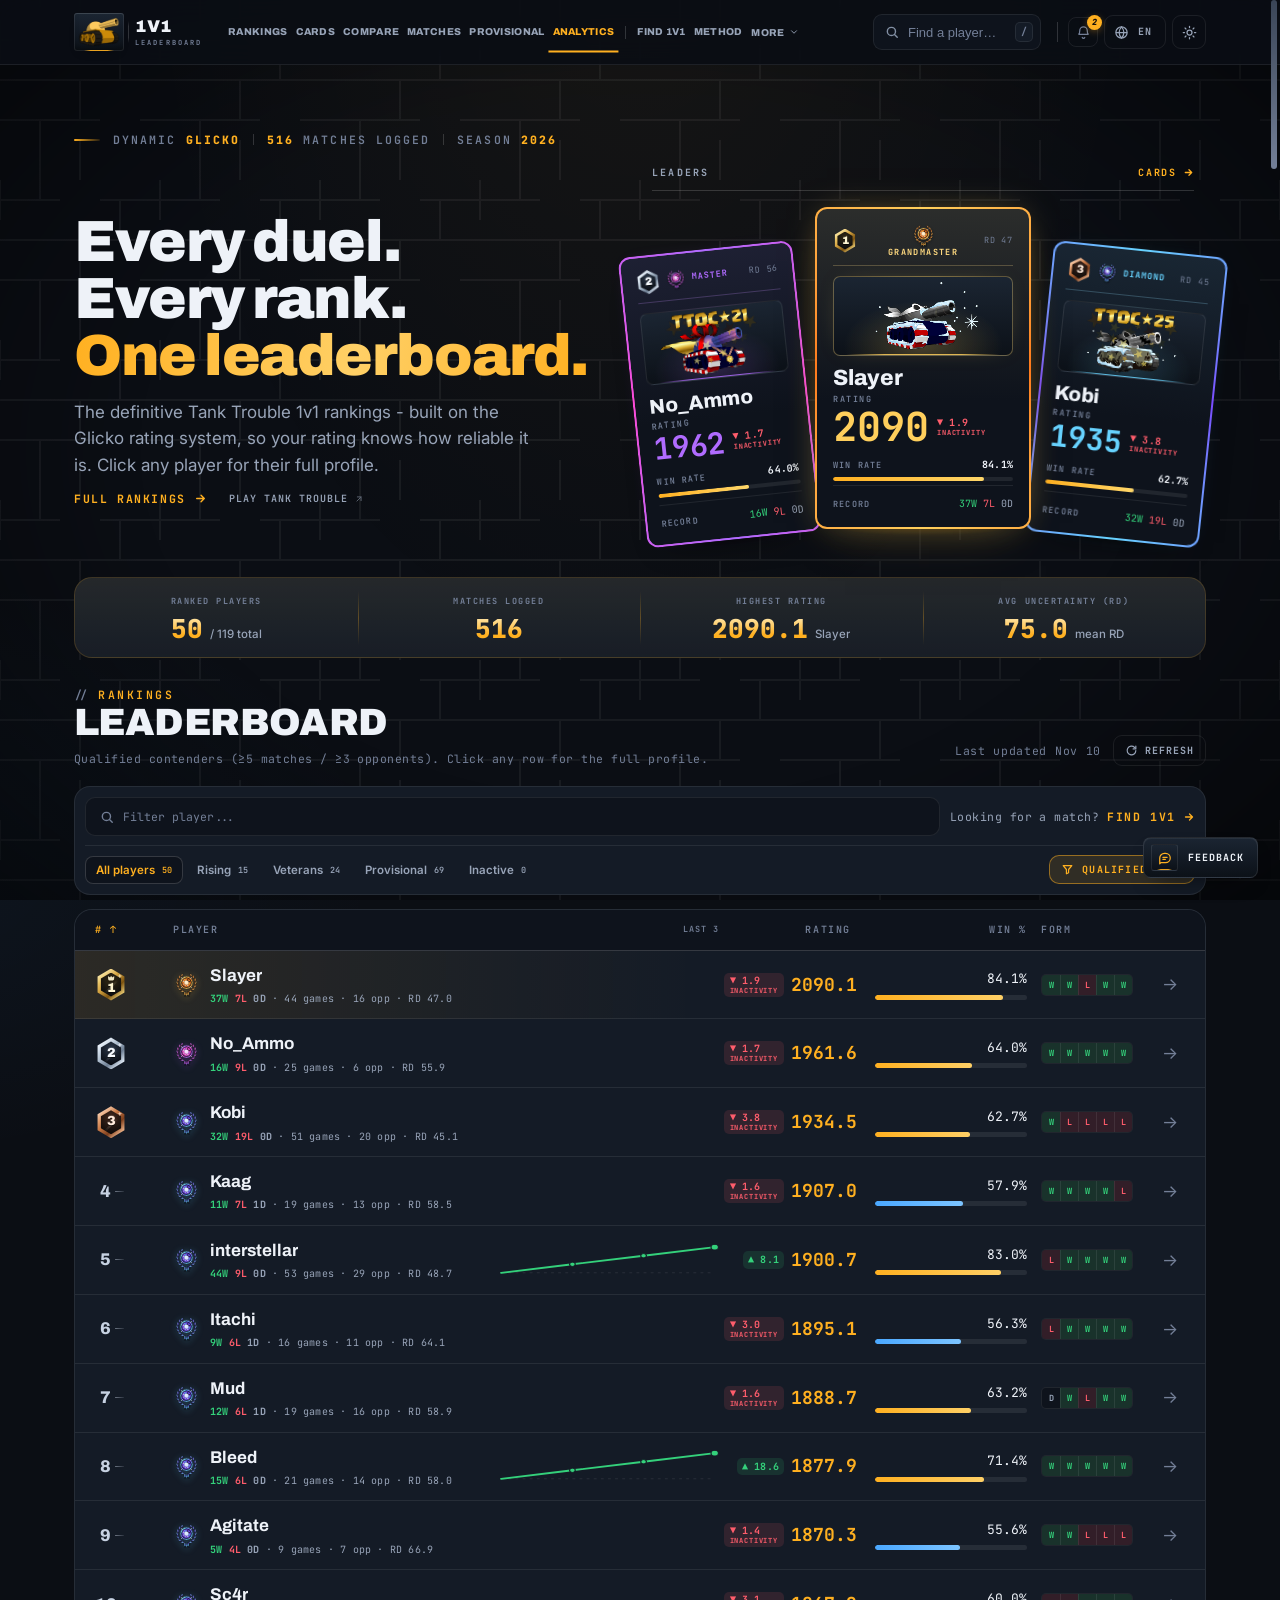
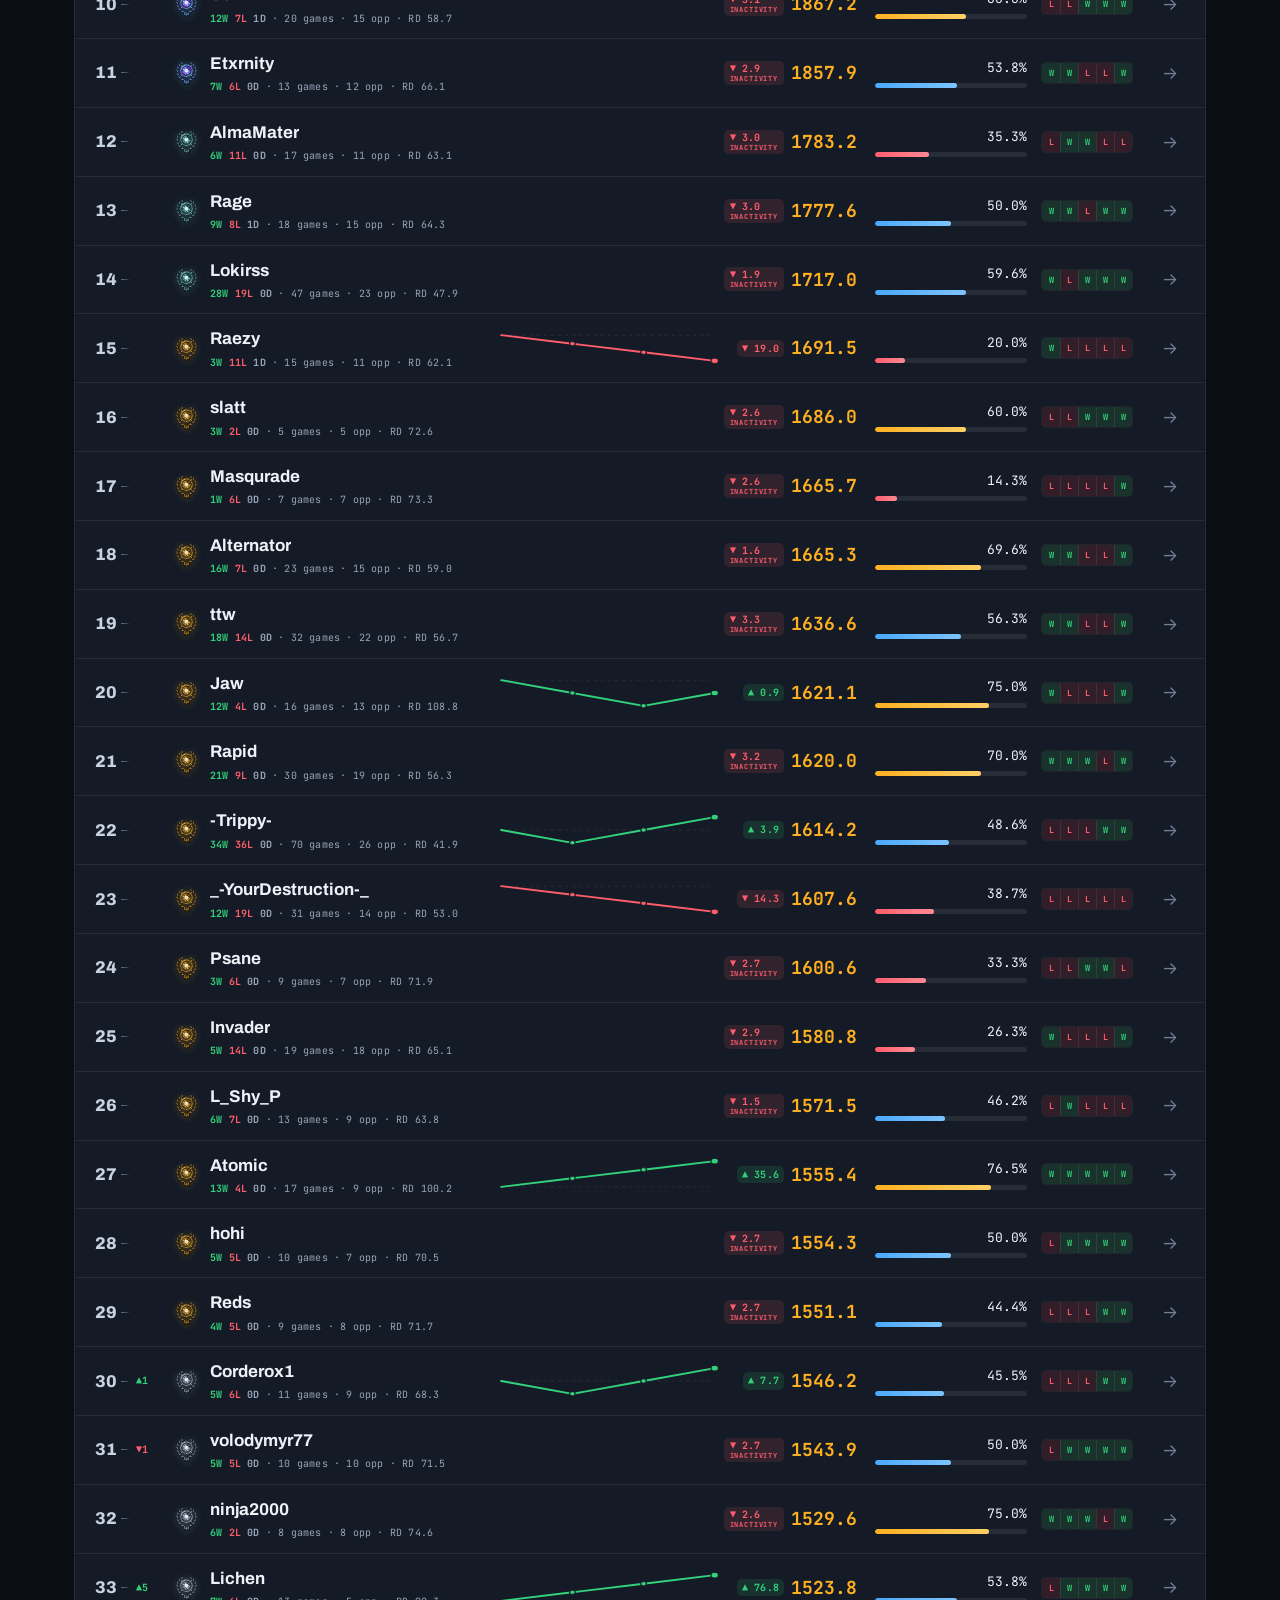
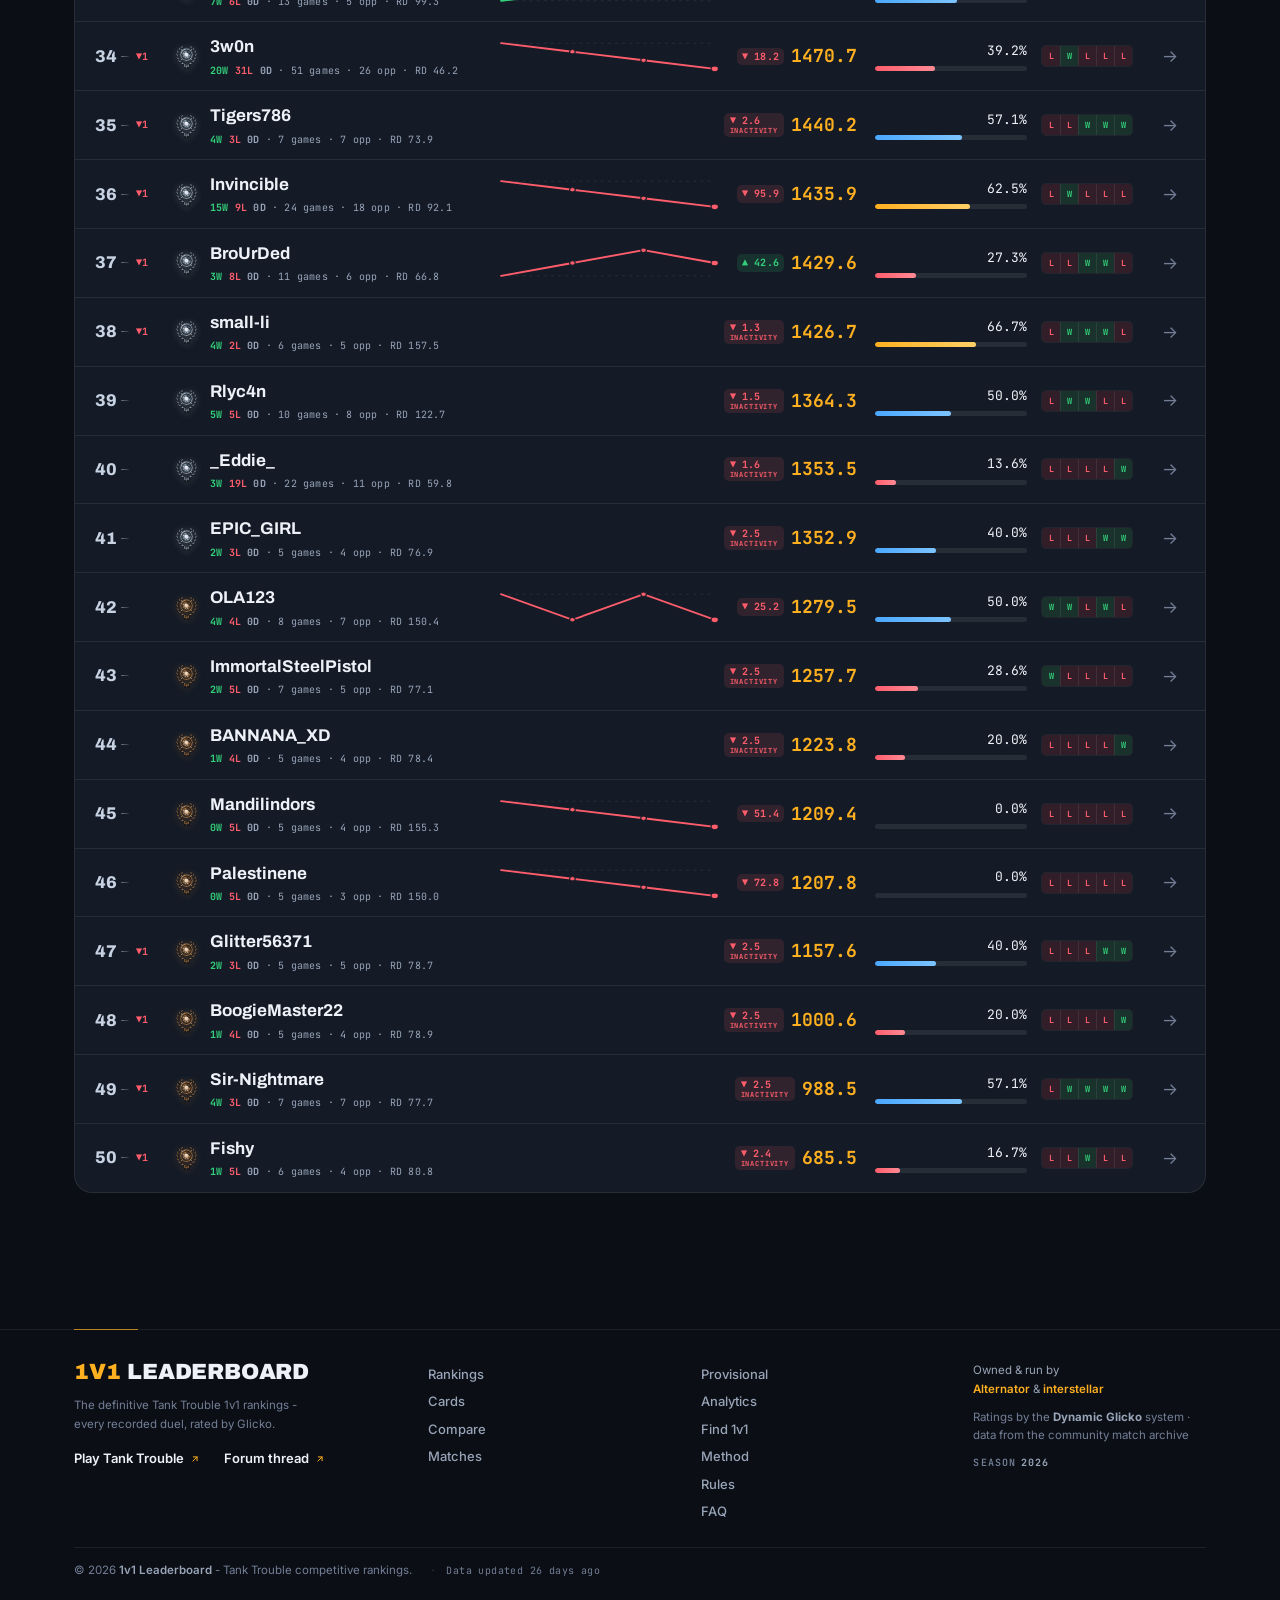
==== analytics/index.html @ 1263b3cf "Derive win rate from W/Matches instead of the flat-zero sheet column The sheet's "Win %" column is w" ====
<!DOCTYPE html>
<html lang="en">
<head>
<base href="/">
<meta charset="UTF-8">
<meta name="viewport" content="width=device-width, initial-scale=1.0">
<title>TierStats – Tank Trouble 1v1 Leaderboard</title>
<meta name="description" content="TierStats is the Tank Trouble 1v1 leaderboard: Glicko ratings, player cards, the full match archive, head-to-head stats and server ping profiles.">
<!-- Open Graph: the DEFAULT embed - shown only for home/default links.
     work/gen_share_pages.js rewrites these per player & route into static
     share pages, so shared profile links carry exclusive text + tank art. -->
<meta property="og:type" content="website">
<meta property="og:site_name" content="TierStats">
<meta property="og:title" content="TierStats – Tank Trouble 1v1 Leaderboard">
<meta property="og:description" content="TierStats is the Tank Trouble 1v1 leaderboard: Glicko ratings, player cards, the full match archive, head-to-head stats and server ping profiles.">
<meta property="og:url" content="https://alternator1.github.io/">
<meta property="og:image" content="https://alternator1.github.io/share/_default.png">
<meta name="twitter:card" content="summary_large_image">
<meta name="twitter:title" content="TierStats – Tank Trouble 1v1 Leaderboard">
<meta name="twitter:description" content="TierStats is the Tank Trouble 1v1 leaderboard: Glicko ratings, player cards, the full match archive, head-to-head stats and server ping profiles.">
<meta name="twitter:image" content="https://alternator1.github.io/share/_default.png">
<link rel="canonical" href="https://alternator1.github.io/">
<meta name="robots" content="index,follow">
<script type="application/ld+json">
{"@context":"https://schema.org","@type":"WebSite","name":"TierStats","alternateName":"1v1 Leaderboard","url":"https://alternator1.github.io/","description":"Tank Trouble 1v1 leaderboard with Glicko ratings, player cards, the full match archive and head-to-head stats."}
</script>
<script>try{document.documentElement.dataset.theme=localStorage.getItem('tt1v1_theme')||'dark'}catch(e){}</script>
<link rel="preconnect" href="https://fonts.googleapis.com">
<link rel="preconnect" href="https://fonts.gstatic.com" crossorigin>
<link href="https://fonts.googleapis.com/css2?family=Archivo:wght@600;700;800;900&family=Inter:wght@400;500;600;700&family=JetBrains+Mono:wght@400;500;600;700&family=Noto+Sans+JP:wght@400;500;600;700&family=Noto+Sans+SC:wght@400;500;600;700&display=swap" rel="stylesheet">
<link rel="stylesheet" href="styles.css?v=20261110183000">
<link rel="stylesheet" href="cards.css?v=20261110183000">
<link rel="stylesheet" href="rankmove.css?v=20261110183000">
<link rel="icon" type="image/svg+xml" href="/art/favicon.svg?v=20261110183000">
<link rel="apple-touch-icon" href="/art/icon-192.png?v=20261110183000">
<!-- installable: the same plate, the same colours, no separate icon work -->
<link rel="manifest" href="/manifest.webmanifest?v=20261110183000">
</head>
<body>
<a class="skip-link" href="#main" data-i18n="a11y.skip">Skip to content</a>

<!-- ======================= TOP BAR ======================= -->
<header class="topbar">
  <div class="topbar-in">
    <a class="brand" href="#/" aria-label="1v1 Leaderboard">
      <span class="brand-mark" aria-hidden="true">
        <svg viewBox="0 0 24 24" width="25" height="25" fill="currentColor">
          <path fill-rule="evenodd" d="M4.2 16.1h15.6a3.15 3.15 0 0 1 0 6.3H4.2a3.15 3.15 0 0 1 0-6.3Zm2.4 1.35a1.8 1.8 0 1 0 0 3.6 1.8 1.8 0 0 0 0-3.6Zm5.4 0a1.8 1.8 0 1 0 0 3.6 1.8 1.8 0 0 0 0-3.6Zm5.4 0a1.8 1.8 0 1 0 0 3.6 1.8 1.8 0 0 0 0-3.6Z"/>
          <path d="M3.1 15.9 5 12.2c.3-.7 1-1.1 1.8-1.1h10.4c.8 0 1.5.4 1.8 1.1l1.9 3.7H3.1Z"/>
          <path fill-rule="evenodd" d="M9.2 11.4V8.6c0-.75.6-1.35 1.35-1.35h2.9c.75 0 1.35.6 1.35 1.35v2.8H9.2Zm2.8-1.5a1.05 1.05 0 1 0 0 2.1 1.05 1.05 0 0 0 0-2.1Z"/>
          <path d="M14.4 8.15h8.38c.52 0 .94.42.94.94v.42c0 .52-.42.94-.94.94H14.4V8.15Z"/>
        </svg>
        <img class="brand-tank-img" src="/art/brand-tank.png?v=20261110183000" width="395" height="282" alt="" draggable="false">
      </span>
      <span class="brand-lock" aria-hidden="true"><b>1v1</b><i data-i18n="top.brandSub">Leaderboard</i></span>
    </a>
    <nav class="nav" aria-label="Site sections" data-i18n-attr="aria-label:foot.sections">
      <span class="nav-glide" id="nav-glide"></span>
      <a href="#/" data-i18n="nav.rankings">Rankings</a>
      <a href="#/cards" data-i18n="nav.cards">Cards</a>
      <a href="#/compare" data-i18n="nav.compare">Compare</a>
      <a href="#/matches" data-i18n="nav.matches">Matches</a>
      <a href="#/roster" data-i18n="nav.roster">Provisional</a>
      <a href="#/analytics" data-i18n="nav.analytics">Analytics</a>
      <i class="nav-div" aria-hidden="true"></i>
      <a href="#/find" data-i18n="nav.find">Find 1v1</a>
      <a href="#/method" data-i18n="nav.method">Method</a>
      <div class="nav-more" id="nav-info">
        <button type="button" class="nav-more-btn" aria-haspopup="true" aria-expanded="false" aria-controls="nav-info-menu">
          <span data-i18n="nav.more">More</span>
          <svg viewBox="0 0 24 24" fill="none" stroke="currentColor" stroke-width="2.2" aria-hidden="true"><path d="m6 9 6 6 6-6" stroke-linecap="round" stroke-linejoin="round"/></svg>
        </button>
        <div class="nav-more-menu" id="nav-info-menu" role="menu">
          <a href="#/rules" role="menuitem" data-i18n="nav.rules">Rules</a>
            <a href="#/faq" role="menuitem" data-i18n="nav.faq">FAQ</a>
        </div>
      </div>
    </nav>
    <div class="spacer"></div>
    <div class="search-box">
      <svg width="15" height="15" viewBox="0 0 24 24" fill="none" stroke="currentColor" stroke-width="2.4" aria-hidden="true"><circle cx="11" cy="11" r="7"/><path d="m21 21-4.3-4.3" stroke-linecap="round"/></svg>
      <input id="search" type="text" placeholder="Find a player…" data-i18n-attr="placeholder:top.searchPh" autocomplete="off" aria-keyshortcuts="/">
      <kbd class="search-kbd" aria-hidden="true">/</kbd>
      <div id="search-drop" class="search-drop"></div>
    </div>
    <div class="top-controls">
      <span id="tt-bell"></span>
      <div class="lang-switch" id="lang-switch">
        <button class="icon-btn lang-btn" id="lang-btn" aria-haspopup="true" aria-expanded="false" aria-label="Language" title="Language" data-i18n-attr="aria-label:top.language;title:top.language">
          <svg width="15" height="15" viewBox="0 0 24 24" fill="none" stroke="currentColor" stroke-width="2" aria-hidden="true"><circle cx="12" cy="12" r="9"/><path d="M3 12h18M12 3c2.5 2.7 3.8 5.7 3.8 9S14.5 18.3 12 21c-2.5-2.7-3.8-5.7-3.8-9S9.5 5.7 12 3Z"/></svg>
          <span class="lang-code">EN</span>
        </button>
        <div class="lang-menu" id="lang-menu" role="menu">
          <button data-lang="en" role="menuitemradio" aria-checked="true"><span class="ck">✓</span><span class="ln">English</span><span class="lc">EN</span></button>
          <button data-lang="zh" role="menuitemradio" aria-checked="false"><span class="ck">✓</span><span class="ln">简体中文</span><span class="lc">中</span></button>
          <button data-lang="ja" role="menuitemradio" aria-checked="false"><span class="ck">✓</span><span class="ln">日本語</span><span class="lc">日</span></button>
          <button data-lang="ru" role="menuitemradio" aria-checked="false"><span class="ck">✓</span><span class="ln">Русский</span><span class="lc">РУ</span></button>
        </div>
      </div>
      <button class="icon-btn theme-toggle" id="theme-toggle" title="Switch to light mode" aria-label="Switch to light mode" aria-pressed="false">
        <svg class="ic-moon" width="15" height="15" viewBox="0 0 24 24" fill="none" stroke="currentColor" stroke-width="2" aria-hidden="true"><path d="M21 12.8A9 9 0 1 1 11.2 3a7 7 0 0 0 9.8 9.8Z" stroke-linejoin="round"/></svg>
        <svg class="ic-sun" width="15" height="15" viewBox="0 0 24 24" fill="none" stroke="currentColor" stroke-width="2" aria-hidden="true"><circle cx="12" cy="12" r="4"/><path d="M12 2v2M12 20v2M4.9 4.9l1.4 1.4M17.7 17.7l1.4 1.4M2 12h2M20 12h2M4.9 19.1l1.4-1.4M17.7 6.3l1.4-1.4" stroke-linecap="round"/></svg>
      </button>
      <button class="icon-btn mnav-btn" id="mnav-btn" aria-controls="mnav" aria-expanded="false" aria-label="Menu" title="Menu" data-i18n-attr="aria-label:top.menu;title:top.menu">
        <span class="mnav-bars" aria-hidden="true"><i></i><i></i><i></i></span>
      </button>
    </div>
  </div>
</header>

<nav class="mnav" id="mnav" aria-label="Site sections" data-i18n-attr="aria-label:foot.sections">
  <a href="#/" data-i18n="nav.rankings">Rankings</a>
  <a href="#/cards" data-i18n="nav.cards">Cards</a>
  <a href="#/compare" data-i18n="nav.compare">Compare</a>
  <a href="#/matches" data-i18n="nav.matches">Matches</a>
  <a href="#/roster" data-i18n="nav.roster">Roster</a>
  <a href="#/analytics" data-i18n="nav.analytics">Analytics</a>
  <a href="#/find" data-i18n="nav.find">Find 1v1</a>
  <a href="#/method" data-i18n="nav.method">Method</a>
  <a href="#/rules" data-i18n="nav.rules">Rules</a>
  <a href="#/faq" data-i18n="nav.faq">FAQ</a>
</nav>

<!-- ======================= HOME ======================= -->
<div id="main" tabindex="-1">
<main id="page-home" class="page">
  <div class="wrap">
    <section class="hero anim">
      <div class="hero-row">
        <i class="hm-rule" aria-hidden="true"></i>
        <span class="hm" data-i18n-html="home.chipGlicko">Dynamic <b>Glicko</b></span>
        <i class="hm-sep" aria-hidden="true"></i>
        <span class="hm" id="hero-chip-matches"><b id="hero-matches">0</b> matches logged</span>
        <i class="hm-sep" aria-hidden="true"></i>
        <span class="hm" data-i18n-html="home.chipSeason">Season <b>2026</b></span>
      </div>
      <div class="hero-grid">
        <div class="hero-copy">
          <h1 data-i18n-html="home.h1">Every duel.<br>Every rank.<br><span class="gold">One leaderboard.</span></h1>
          <p class="sub" data-i18n="home.sub">The definitive Tank Trouble 1v1 rankings - built on the Glicko rating system,
      so your rating knows how reliable it is. Click any player for their full profile.</p>
          <div class="hero-links">
            <a class="section-link hero-link" href="#full-rankings"><span data-i18n="home.fullRankings">Full rankings</span>
              <svg width="13" height="13" viewBox="0 0 24 24" fill="none" stroke="currentColor" stroke-width="2.6"><path d="M5 12h14M13 6l6 6-6 6" stroke-linecap="round" stroke-linejoin="round"/></svg>
            </a>
            <a class="hero-play" href="https://tanktrouble.com/" target="_blank" rel="noopener noreferrer"><span data-i18n="site.playTT">Play Tank Trouble</span>
              <svg class="ext-ico" width="10" height="10" viewBox="0 0 24 24" fill="none" stroke="currentColor" stroke-width="2.4" aria-hidden="true" focusable="false"><path d="M7 17 17 7M8 7h9v9" stroke-linecap="round" stroke-linejoin="round"/></svg>
            </a>
          </div>
        </div>
        <div class="hero-cards">
          <div class="fan-cap">
            <span class="fan-cap-k" data-i18n="home.leaders">Leaders</span>
            <a class="fan-cap-link" href="#/cards"><span data-i18n="nav.cards">Cards</span>
              <svg width="11" height="11" viewBox="0 0 24 24" fill="none" stroke="currentColor" stroke-width="2.8" aria-hidden="true"><path d="M5 12h14M13 6l6 6-6 6" stroke-linecap="round" stroke-linejoin="round"/></svg>
            </a>
          </div>
          <div class="fl-cards" id="fl-cards">
            <div class="skeleton sk-card"></div>
            <div class="skeleton sk-card sk-tall"></div>
            <div class="skeleton sk-card"></div>
          </div>
        </div>
      </div>
      <section class="stat-strip anim" id="stat-strip">
        <div class="stat-card"><div class="skeleton sk-line" style="width:58%"></div><div class="skeleton sk-line sk-big" style="width:42%"></div></div>
        <div class="stat-card"><div class="skeleton sk-line" style="width:58%"></div><div class="skeleton sk-line sk-big" style="width:42%"></div></div>
        <div class="stat-card"><div class="skeleton sk-line" style="width:58%"></div><div class="skeleton sk-line sk-big" style="width:42%"></div></div>
        <div class="stat-card"><div class="skeleton sk-line" style="width:58%"></div><div class="skeleton sk-line sk-big" style="width:42%"></div></div>
      </section>
    </section>

    <section class="anim" id="full-rankings">
      <div class="section-head reveal">
        <div>
          <div class="kicker" data-i18n="nav.rankings">Rankings</div>
          <h2 data-i18n="lb.title">Leaderboard</h2>
          <div class="sub-note" data-i18n="lb.subNote">Qualified contenders (≥5 matches / ≥3 opponents). Click any row for the full profile.</div>
        </div>
        <div class="lb-meta">
          <span class="last-updated mono" id="last-updated" data-i18n-attr="title:lb.updatedTip" title="When the ratings data last changed"></span>
          <button class="lb-refresh" id="lb-refresh-btn" data-i18n-attr="title:lb.refreshTip" title="Pull the very latest data">
            <svg width="13" height="13" viewBox="0 0 24 24" fill="none" stroke="currentColor" stroke-width="2.2"><path d="M20 12a8 8 0 1 1-2.3-5.6M20 4v5h-5" stroke-linecap="round" stroke-linejoin="round"/></svg>
            <span data-i18n="lb.refresh">Refresh</span>
          </button>
        </div>
      </div>


      <div class="lb-bar reveal">
        <div class="lb-bar-top">
          <div class="lb-filter-box">
            <svg width="14" height="14" viewBox="0 0 24 24" fill="none" stroke="currentColor" stroke-width="2.4" aria-hidden="true"><circle cx="11" cy="11" r="7"/><path d="m21 21-4.3-4.3" stroke-linecap="round"/></svg>
            <input id="lb-filter" type="text" placeholder="Filter player..." data-i18n-attr="placeholder:lb.filterPh" autocomplete="off">
            <button type="button" class="lb-clear" id="lb-filter-clear" data-i18n-attr="aria-label:lb.clearSearch" hidden>
              <svg viewBox="0 0 24 24" fill="none" stroke="currentColor" stroke-width="2.6" stroke-linecap="round"><path d="M6 6l12 12M18 6L6 18"/></svg>
            </button>
          </div>
          <a class="home-find-teaser" href="#/find">
            <span data-i18n="home.findQ">Looking for a match?</span>
            <span class="hft-cta"><span data-i18n="nav.find">Find 1v1</span>
              <svg width="12" height="12" viewBox="0 0 24 24" fill="none" stroke="currentColor" stroke-width="2.6" aria-hidden="true"><path d="M5 12h14M13 6l6 6-6 6" stroke-linecap="round" stroke-linejoin="round"/></svg>
            </span>
          </a>
        </div>
        <div class="lb-segs" id="lb-segs" role="group" data-i18n-attr="aria-label:lb.filterPh">
          <button class="lb-seg on" data-filter="all" aria-pressed="true"><span data-i18n="chip.all">All players</span><b id="lb-c-all">-</b></button>
          <button class="lb-seg" data-filter="rising" aria-pressed="false" data-i18n-attr="title:chip.risingTip"><span data-i18n="chip.rising">Rising</span><b id="lb-c-rising">-</b></button>
          <button class="lb-seg" data-filter="veterans" aria-pressed="false" data-i18n-attr="title:chip.veteransTip"><span data-i18n="chip.veterans">Veterans</span><b id="lb-c-veterans">-</b></button>
          <button class="lb-seg" data-filter="provisional" aria-pressed="false"><span data-i18n="chip.provisional">Provisional</span><b id="lb-c-provisional">-</b></button>
          <button class="lb-seg" data-filter="inactive" aria-pressed="false"><span data-i18n="chip.inactive">Inactive</span><b id="lb-c-inactive">-</b></button>
          <button class="toggle-btn on" id="lb-qual" data-i18n-attr="aria-label:lb.qualOnly">
            <svg width="13" height="13" viewBox="0 0 24 24" fill="none" stroke="currentColor" stroke-width="2.2"><path d="M4 5h16l-6 7v6l-4 2v-8L4 5Z" stroke-linejoin="round"/></svg>
            <span data-i18n="lb.qualOnly">Qualified only</span>
          </button>
        </div>
      </div>

      <div class="lb-table reveal">
        <div class="lb-head">
          <div class="sortable sorted" data-key="rank">#</div>
          <div class="sortable lb-th-player" data-key="name"><span data-i18n="th.player">Player</span><span class="lb-th-trend" data-i18n="lb.trendLabel">Last 10</span></div>
          <div class="sortable h-rating" data-key="rating" data-i18n="th.rating">Rating</div>
          <div class="sortable h-num" data-key="winPct" data-i18n="th.winPct">Win %</div>
          <div class="h-form" data-i18n="th.form">Form</div>
          <div></div>
        </div>
        <div id="lb-body">
          <div class="sk-row"><div class="skeleton sk-line" style="width:34px"></div><div class="skeleton sk-line" style="width:38%"></div><div class="skeleton sk-line" style="width:74px"></div><div class="skeleton sk-line" style="width:96px"></div><div class="skeleton sk-line" style="width:70px"></div></div>
          <div class="sk-row"><div class="skeleton sk-line" style="width:34px"></div><div class="skeleton sk-line" style="width:32%"></div><div class="skeleton sk-line" style="width:74px"></div><div class="skeleton sk-line" style="width:96px"></div><div class="skeleton sk-line" style="width:70px"></div></div>
          <div class="sk-row"><div class="skeleton sk-line" style="width:34px"></div><div class="skeleton sk-line" style="width:44%"></div><div class="skeleton sk-line" style="width:74px"></div><div class="skeleton sk-line" style="width:96px"></div><div class="skeleton sk-line" style="width:70px"></div></div>
          <div class="sk-row"><div class="skeleton sk-line" style="width:34px"></div><div class="skeleton sk-line" style="width:29%"></div><div class="skeleton sk-line" style="width:74px"></div><div class="skeleton sk-line" style="width:96px"></div><div class="skeleton sk-line" style="width:70px"></div></div>
          <div class="sk-row"><div class="skeleton sk-line" style="width:34px"></div><div class="skeleton sk-line" style="width:36%"></div><div class="skeleton sk-line" style="width:74px"></div><div class="skeleton sk-line" style="width:96px"></div><div class="skeleton sk-line" style="width:70px"></div></div>
        </div>
      </div>
    </section>

  </div>
</main>


<!-- ======================= PLAYER ======================= -->
<main id="page-player" class="page"></main>

<!-- ======================= MATCHES ======================= -->
<main id="page-compare" class="page">
  <div class="wrap" id="cmp-wrap"></div>
</main>

<!-- ======================= MATCHES ======================= -->
<main id="page-matches" class="page">
  <div class="wrap">
    <section class="hero gm-hero anim" style="padding-top:10px">
      <div class="kicker" data-i18n="matches.kicker">Complete archive</div>
      <h1 style="font-size:clamp(36px,5vw,58px)" data-i18n-html="matches.h1">The <span class="gold">match log</span></h1>
      <p class="sub" data-i18n="matches.sub">Every recorded duel, grouped by month. Search or open a player.</p>
      <div class="hero-row" id="gm-hero-meta"></div>
    </section>
    <section class="gm-panel anim">
      <div class="gm-panel-head">
        <h2><span data-i18n="matches.allTitle">All matches</span> <span class="n" id="gm-count"></span></h2>
        <button type="button" class="gm-sort" id="gm-sort" data-order="new" aria-label="Newest first" data-i18n-attr="aria-label:matches.sortNewest">
          <svg viewBox="0 0 24 24" fill="none" stroke="currentColor" stroke-width="2.2" stroke-linecap="round" stroke-linejoin="round" aria-hidden="true"><path d="M8 4v16"/><path d="m4 16 4 4 4-4"/><path d="M16 20V4"/><path d="m12 8 4-4 4 4"/></svg>
          <span id="gm-sort-label" data-i18n="matches.sortNewest">Newest first</span>
        </button>
      </div>
      <div class="gm-toolbar reveal">
        <div class="lb-filter-box gm-search">
          <svg width="14" height="14" viewBox="0 0 24 24" fill="none" stroke="currentColor" stroke-width="2.4"><circle cx="11" cy="11" r="7"/><path d="m21 21-4.3-4.3" stroke-linecap="round"/></svg>
          <input id="gm-search" type="text" placeholder="Search matches…" aria-label="Search matches…" data-i18n-attr="placeholder:matches.searchPh;aria-label:matches.searchPh" autocomplete="off" spellcheck="false">
          <button type="button" class="gm-clear" id="gm-clear" data-i18n-attr="aria-label:matches.clear" hidden>
            <svg viewBox="0 0 24 24" fill="none" stroke="currentColor" stroke-width="2.6" stroke-linecap="round"><path d="M6 6l12 12M18 6L6 18"/></svg>
          </button>
        </div>
        <div class="gm-scopes" id="gm-scopes" role="group">
          <button type="button" class="gm-scope on" data-scope="all" aria-pressed="true"><span data-i18n="matches.scopeAll">All</span><b id="gm-c-all">-</b></button>
          <button type="button" class="gm-scope" data-scope="dated" aria-pressed="false"><span data-i18n="matches.scopeDated">Dated</span><b id="gm-c-dated">-</b></button>
          <button type="button" class="gm-scope" data-scope="legacy" aria-pressed="false"><span data-i18n="matches.scopeLegacy">Legacy (no date)</span><b id="gm-c-legacy">-</b></button>
        </div>
      </div>
      <div class="gm-resultline" id="gm-result-line" aria-live="polite">
        <span class="gm-summary" id="gm-summary"></span>
      </div>
      <div class="gm-board" id="gm-body">
        <div class="skeleton sk-line sk-rowline"></div>
        <div class="skeleton sk-line sk-rowline"></div>
        <div class="skeleton sk-line sk-rowline"></div>
      </div>
    </section>
  </div>
</main>

<!-- ======================= CARDS ======================= -->
<main id="page-cards" class="page"></main>

<!-- ======================= ROSTER ======================= -->
<main id="page-roster" class="page">
  <div class="wrap">
    <section class="hero anim" style="padding-top:10px">
      <div class="kicker" data-i18n="roster.kicker">Up and coming</div>
      <h1 style="font-size:clamp(36px,5vw,58px)" data-i18n-html="roster.h1">Provisional <span class="gold">roster</span></h1>
      <p class="sub" data-i18n="roster.sub">Climbing toward qualification - 5 matches and 3 different opponents earn a real rank.
      Click any row for the profile.</p>
      <div class="hero-row" id="ros-hero-meta"></div>
    </section>
    <section class="ros-panel anim">
      <div class="ros-panel-head">
        <h2><span data-i18n="roster.boardTitle">Provisional players</span> <span class="n" id="ros-count"></span></h2>
        <div class="ros-tools">
          <div class="lb-filter-box ros-search">
            <svg width="14" height="14" viewBox="0 0 24 24" fill="none" stroke="currentColor" stroke-width="2.4" aria-hidden="true"><circle cx="11" cy="11" r="7"/><path d="m21 21-4.3-4.3" stroke-linecap="round"/></svg>
            <input id="ros-search" type="text" placeholder="Search players…" aria-label="Search players…" data-i18n-attr="placeholder:roster.searchPh;aria-label:roster.searchPh" autocomplete="off" spellcheck="false">
            <button type="button" class="ros-clear" id="ros-clear" data-i18n-attr="aria-label:roster.clear" hidden>
              <svg viewBox="0 0 24 24" fill="none" stroke="currentColor" stroke-width="2.6" stroke-linecap="round"><path d="M6 6l12 12M18 6L6 18"/></svg>
            </button>
          </div>
          <div class="ros-sort" id="ros-sort" role="group" data-i18n-attr="aria-label:roster.sortLabel">
            <button type="button" class="ros-sort-btn" data-ros-sort="progress" aria-pressed="false" data-i18n="roster.sortProgress">Progress</button>
            <button type="button" class="ros-sort-btn on" data-ros-sort="rating" aria-pressed="true" data-i18n="roster.sortRating">Rating</button>
            <button type="button" class="ros-sort-btn" data-ros-sort="seen" aria-pressed="false" data-i18n="roster.sortSeen">Last seen</button>
          </div>
        </div>
      </div>
      <div class="ros-summaryline" id="ros-summary" aria-live="polite"></div>
      <div class="ros-body" id="ros-body">
        <div class="skeleton sk-line sk-rowline"></div>
        <div class="skeleton sk-line sk-rowline"></div>
        <div class="skeleton sk-line sk-rowline"></div>
      </div>
    </section>
  </div>
</main>

<!-- ======================= ANALYTICS ======================= -->
<main id="page-analytics" class="page">
  <div class="wrap">
    <section class="hero anim" style="padding-top:10px">
      <div class="kicker" data-i18n="an.kicker">Field intelligence</div>
      <h1 style="font-size:clamp(36px,5vw,58px)" data-i18n="an.h1">Analytics</h1>
      <p class="sub" data-i18n="an.sub">Rivalries, upsets, and the hardest-working tanks in the circuit.</p>
    </section>
    <div class="an-scope reveal" id="an-controls">
      <div class="an-scope-group">
        <span class="an-scope-k" data-i18n="an.rangeLabel">Time range</span>
        <div class="an-seg" role="group">
          <button type="button" class="an-seg-btn on" data-an-range="all" aria-pressed="true" data-i18n="an.rangeAll">All time</button>
          <button type="button" class="an-seg-btn" data-an-range="90" aria-pressed="false" data-i18n="an.range90">Last 90 days</button>
          <button type="button" class="an-seg-btn" data-an-range="30" aria-pressed="false" data-i18n="an.range30">Last 30 days</button>
        </div>
      </div>
      <div class="an-scope-group">
        <span class="an-scope-k" data-i18n="an.minLabel">Min matches</span>
        <div class="an-seg" role="group">
          <button type="button" class="an-seg-btn" data-an-min="0" aria-pressed="false" data-i18n="an.minAny">Any</button>
          <button type="button" class="an-seg-btn on" data-an-min="5" aria-pressed="true">5+</button>
          <button type="button" class="an-seg-btn" data-an-min="10" aria-pressed="false">10+</button>
        </div>
      </div>
      <button type="button" class="an-reset" id="an-reset" data-i18n="an.reset" hidden>Reset</button>
    </div>
    <div class="an-kpis anim" id="an-kpis" aria-live="polite"></div>
    <div class="an-grid anim" id="an-grid"></div>

    <section class="panel method-lab anim an-lab" id="method-lab">
      <div class="method-lab-head">
        <div><h2 data-i18n="method.labTitle">Try a duel</h2></div>
        <div class="method-lab-copy"><p data-i18n-html="method.changeBody">Upsets move ratings more.</p></div>
      </div>
      <div class="ml-layout">
        <div class="ml-controls">
          <div class="ml-players">
            <div class="ml-player">
              <div class="ml-who" data-i18n="method.labYou">You</div>
              <div class="ml-fields">
                <label class="ml-field" data-i18n-attr="data-tip:method.tipGlicko"><span class="k" data-i18n="method.labGlicko">Glicko</span><input id="ml-r1" type="number" value="1650" min="1" max="4000" step="1" inputmode="numeric"></label>
                <label class="ml-field" data-i18n-attr="data-tip:method.tipRd"><span class="k" data-i18n="method.labRd">RD</span><input id="ml-rd1" type="number" value="60" min="1" max="250" step="1" inputmode="numeric"></label>
              </div>
            </div>
            <span class="ml-vs" aria-hidden="true">VS</span>
            <div class="ml-player">
              <div class="ml-who" data-i18n="method.labOpp">Opponent</div>
              <div class="ml-fields">
                <label class="ml-field" data-i18n-attr="data-tip:method.tipGlicko"><span class="k" data-i18n="method.labGlicko">Glicko</span><input id="ml-r2" type="number" value="1600" min="1" max="4000" step="1" inputmode="numeric"></label>
                <label class="ml-field" data-i18n-attr="data-tip:method.tipRd"><span class="k" data-i18n="method.labRd">RD</span><input id="ml-rd2" type="number" value="80" min="1" max="250" step="1" inputmode="numeric"></label>
              </div>
            </div>
          </div>
          <div class="ml-resultbar" role="group" aria-label="Match result" data-i18n-attr="aria-label:method.labResult">
            <button type="button" data-ml-result="1" class="on" aria-pressed="true" data-i18n="method.labWin">Win</button>
            <button type="button" data-ml-result="0.5" aria-pressed="false" data-i18n="method.labDraw">Draw</button>
            <button type="button" data-ml-result="0" aria-pressed="false" data-i18n="method.labLoss">Loss</button>
          </div>
        </div>
        <div class="ml-output">
          <div class="ml-outhead"><span class="k" data-i18n="method.labExpected">Expected score</span><b class="mono" id="ml-exp">-</b></div>
          <div class="ml-prob" aria-hidden="true"><i id="ml-prob-fill"></i></div>
          <div class="ml-outgrid">
            <div class="ml-card">
              <div class="ml-card-h"><span data-i18n="method.labYou">You</span><span class="ml-delta mono" id="ml-d1">-</span></div>
              <div class="ml-visible"><span class="k" data-i18n="method.labVisible">Visible</span><span class="mono" id="ml-v1b">-</span><span class="arr" aria-hidden="true">→</span><b class="mono" id="ml-v1a">-</b></div>
              <div class="ml-sub mono" id="ml-sub1"></div>
            </div>
            <div class="ml-card">
              <div class="ml-card-h"><span data-i18n="method.labOpp">Opponent</span><span class="ml-delta mono" id="ml-d2">-</span></div>
              <div class="ml-visible"><span class="k" data-i18n="method.labVisible">Visible</span><span class="mono" id="ml-v2b">-</span><span class="arr" aria-hidden="true">→</span><b class="mono" id="ml-v2a">-</b></div>
              <div class="ml-sub mono" id="ml-sub2"></div>
            </div>
          </div>
        </div>
      </div>
    </section>
  </div>
</main>

<!-- ======================= METHOD ======================= -->
<main id="page-method" class="page">
  <div class="wrap">
    <section class="hero anim" style="padding-top:10px">
      <div class="kicker" data-i18n="method.kicker">Transparent ratings</div>
      <h1 style="font-size:clamp(36px,5vw,58px)" data-i18n-html="method.h1">How the <span class="gold">rating works</span></h1>
      <p class="sub" data-i18n="method.sub">No black boxes. Ratings come from the Glicko system - the same approach behind
      competitive chess and table-tennis rankings - driven purely by your recorded duels.</p>
    </section>

    <section class="method-glance anim">
      <div class="mg-cell"><div class="k" data-i18n="method.glVisible">Visible rating</div><div class="v mono" data-i18n-html="method.glVisibleVal">Glicko − <span class="cons-val">0.5</span> × RD</div></div>
      <div class="mg-cell"><div class="k" data-i18n="method.glQualify">To qualify</div><div class="v" data-i18n-html="method.glQualifyVal"><span class="min-matches-val">5</span> matches · <span class="min-opp-val">3</span> opponents</div></div>
      <div class="mg-cell"><div class="k" data-i18n="method.glPeriod">Rating period</div><div class="v mono"><span id="method-period-val">30</span> <span data-i18n="method.days">days</span></div></div>
      <div class="mg-cell"><div class="k" data-i18n="method.glInactive">Inactive after</div><div class="v mono"><span id="method-inactive-val">365</span> <span data-i18n="method.days">days</span></div></div>
    </section>

    <section class="method-intro anim">
      <div class="method-sec-head"><h2 data-i18n-html="method.idea3">The idea in <span class="n">3 steps</span></h2></div>
      <div class="method-steps">
        <article class="method-step"><span class="step-n mono">01</span><div data-i18n-html="method.step1"><b>Everyone starts from their old rating.</b>
          The original 0–100 scores are converted into Glicko starting points
          (old 80 ≈ 1500), so history carries over.</div></article>
        <article class="method-step"><span class="step-n mono">02</span><div data-i18n-html="method.step2"><b>Every match moves the numbers.</b>
          Beat someone stronger and you gain more; lose to someone weaker and you
          drop more. Results are processed in 30-day rating periods.</div></article>
        <article class="method-step"><span class="step-n mono">03</span><div data-i18n-html="method.step3"><b>Your rating comes with a certainty score.</b>
          Each player carries an <b>RD</b> (ratings deviation). More reliable match data = lower RD.
          The leaderboard ranks <b>visible rating = Glicko − <span class="cons-val">0.5</span> × RD</b>, so uncertain
          ratings are held back until they've earned trust.</div></article>
      </div>
    </section>

    <section class="panel method-prov anim">
      <div class="method-prov-head">
        <div class="kicker" data-i18n="method.provKicker">Calibration safeguard</div>
        <h2 data-i18n="method.provTitle">Provisional influence</h2>
      </div>
      <div class="method-prov-body">
        <div class="method-prov-copy">
          <p data-i18n-html="method.provLead">New players start at <b>1500 Glicko / 250 RD</b>. Until they have <b>3 rated matches against 2 different opponents</b>, an established opponent's rating change is scaled to <b>25%</b>. The newcomer's own rating still moves at <b>100%</b>.</p>
          <p data-i18n-html="method.provBoth">It works in both directions - a newcomer's win or loss can only move an established player by a quarter of the usual amount, so one unknown result cannot swing the board.</p>
          <p class="method-prov-example" data-i18n-html="method.provExample">An 1800 who loses to an uncalibrated newcomer takes a quarter of the usual hit; the newcomer still climbs - or falls - at full speed. Once calibrated, every result counts in full.</p>
        </div>
        <div class="method-prov-stats">
          <div class="method-prov-stat"><b class="mono">25%</b><span data-i18n="method.provEstablished">established opponent's change</span></div>
          <div class="method-prov-stat alt"><b class="mono">100%</b><span data-i18n="method.provNewcomer">newcomer's own change</span></div>
          <div class="method-prov-when" data-i18n="method.provWhen">Until 3 matches · 2 opponents</div>
        </div>
      </div>
    </section>

    <div class="method-concepts anim">
      <section class="panel method-concept mc-7">
        <h2 data-i18n="method.whatGlicko">What is Glicko?</h2>
        <p data-i18n-html="method.whatGlickoBody">Glicko is a rating system that works like Elo, but smarter:
        every opponent is weighted by how reliable <i>their</i> rating is, and your own reliability is tracked
        at the same time. Beat someone stronger and you gain more; lose to someone weaker and you drop more.</p>
        <div class="method-quote" data-i18n-html="method.formulaNote">visible = glicko − <span class="cons-val">0.5</span> × RD &nbsp;&nbsp;·&nbsp;&nbsp; RD shrinks with results, grows with inactivity</div>
      </section>
      <section class="panel method-concept mc-5">
        <h2 data-i18n="method.whatRd">What is RD?</h2>
        <p data-i18n-html="method.whatRdBody">RD shows how certain the system is about your rating.
        More reliable match data = lower RD. The leaderboard ranks the <b style="color:var(--ink)">visible rating</b> -
        Glicko minus a small uncertainty penalty - so an unproven rating can't rocket to the top on luck alone.</p>
        <div class="method-rd">
          <div class="method-rd-labels"><span data-i18n="method.rdNew">New · 250</span><span data-i18n="method.rdSettled">Settled · 50</span></div>
          <div class="method-rd-track" aria-hidden="true"><i></i><span></span></div>
          <div class="method-rd-note" data-i18n="method.rdNote">Lower RD means more trust.</div>
        </div>
      </section>
      <section class="panel method-concept mc-5">
        <h2 data-i18n="method.getRanked">How you get ranked</h2>
        <p data-i18n-html="method.getRankedBody">Play at least <b style="color:var(--ink)"><span class="min-matches-val">5</span> matches</b>
        against at least <b style="color:var(--ink)"><span class="min-opp-val">3</span> different opponents</b>.
        Until then you're <b style="color:var(--ink)">provisional</b>: your rating is real and takes part in every
        calculation - it just isn't ranked until it's earned.</p>
        <div class="method-reqs">
          <div class="method-req"><span class="n mono"><span class="min-matches-val">5</span></span><span class="k" data-i18n="method.reqMatches">matches</span></div>
          <div class="method-req"><span class="n mono"><span class="min-opp-val">3</span></span><span class="k" data-i18n="method.reqOpponents">opponents</span></div>
        </div>
      </section>
      <section class="panel method-concept mc-7">
        <h2 data-i18n="method.inactivity">How inactivity affects you</h2>
        <p data-i18n-html="method.inactivityBody">Play regularly and your certainty stays high. Stop playing and
        your RD grows a little every 30 days - which slowly pulls your visible rating down until you return.
        After a full year without a dated match you're marked <b style="color:var(--ink)">inactive</b> and hidden
        from the board (still searchable, still in the maths) until you play again.</p>
        <div class="method-decay">
          <div class="md-step"><span class="n mono" id="method-decay-period">30d</span><span class="k" data-i18n="method.decayGrowth">RD grows after a silent period</span></div>
          <span class="md-arrow" aria-hidden="true">→</span>
          <div class="md-step"><span class="n mono" id="method-decay-inactive">365d</span><span class="k" data-i18n="method.decayHidden">Hidden after a long absence</span></div>
        </div>
      </section>
    </div>

    <section class="method-verified anim">
      <span class="mv-ico" aria-hidden="true"><svg viewBox="0 0 24 24" fill="none" stroke="currentColor" stroke-width="2.4" stroke-linecap="round" stroke-linejoin="round"><path d="M20 6 9 17l-5-5"/></svg></span>
      <div class="mv-body">
        <h2 data-i18n="method.verified">Verified against the master sheet</h2>
        <p data-i18n-html="method.verifiedBody">Every value on this site is recomputed from raw match results and validated to
        match the official Google Sheet exactly - every player, every rating, RD,
        record and average-opponent figure. No manual rankings, no politics. Just duels.</p>
      </div>
      <a class="method-faq-link" href="#/faq"><span data-i18n="method.faqLink">Read the FAQ</span><svg viewBox="0 0 24 24" fill="none" stroke="currentColor" stroke-width="2.2" stroke-linecap="round" stroke-linejoin="round" aria-hidden="true"><path d="M5 12h14"/><path d="m13 6 6 6-6 6"/></svg></a>
    </section>

    <details class="advanced anim">
      <summary>
        <svg width="15" height="15" viewBox="0 0 24 24" fill="none" stroke="currentColor" stroke-width="2.2"><path d="M8 6h13M8 12h13M8 18h13M3 6h.01M3 12h.01M3 18h.01" stroke-linecap="round"/></svg>
        <span data-i18n-html="method.advSummary">Advanced - the maths &amp; live settings</span>
        <span class="adv-hint" data-i18n="method.advHint">seeds, formulas, periods, verification</span>
      </summary>
      <div class="method-adv-body">
        <div class="method-adv-grid">
          <div class="panel">
            <h3 data-i18n-html="method.seedsTitle">Step 1 · <span class="n">Starting ratings (seeds)</span></h3>
            <p data-i18n-html="method.seedsBody">Players from the old 0–100 ladder keep their history: the old score is converted
            into a starting Glicko with the midpoint mapping below. A player with no old
            rating starts unrated with maximum uncertainty. Very low old scores never start
            below the floor the master sheet uses.</p>
            <div class="formula-box">seed glicko = max( 700 , 1500 + (old − 80) × 30 )<br>seed RD = 80 &nbsp;·&nbsp; unrated start = 1500 / RD 250</div>
            <p class="method-foot" data-i18n="method.seedsNote">The floor matters: an old score of 8 maps to −660 by the raw formula, but the
            master sheet seeds that player at 700 - and this site reproduces it exactly.</p>
          </div>
          <div class="panel">
            <h3 data-i18n-html="method.updateTitle">Step 2 · <span class="n">The Glicko update</span></h3>
            <p data-i18n-html="method.updateBody">Glicko is Elo's smarter cousin: every opponent is weighted by how certain <i>their</i>
            rating is, and each batch of results shrinks your own RD. With
            <b style="color:var(--ink)">q = ln(10)/400</b> and:</p>
            <div class="formula-box">g(RD) = 1 / √(1 + 3·q²·RD²/π²)<br>E(r, r<sub>o</sub>) = 1 / (1 + 10^(−g(RD<sub>o</sub>)·(r − r<sub>o</sub>)/400))<br>D² = 1 / (q²·Σ g²·E·(1−E))<br>r′ = r + (q/(1/RD² + q²·Σg²E(1−E)))·Σ g·(s − E)<br>RD′ = √(1 / (1/RD² + q²·Σg²E(1−E)))</div>
            <p class="method-foot" data-i18n="method.updateNote">s is the match score (1 win, 0 loss, ½ draw). All games inside one rating period
            are processed simultaneously from the same snapshot - exactly like the official sheet.</p>
          </div>
          <div class="panel">
            <h3 data-i18n-html="method.periodsTitle">Step 3 · <span class="n">Rating periods &amp; legacy matches</span></h3>
            <p data-i18n-html="method.periodsBody">Dated matches are grouped into chronological <b style="color:var(--ink)">30-day rating periods</b>.
            Old archive matches whose dates were never recorded - <i>legacy</i> matches - are
            processed together as one simultaneous period at the legacy grace start, so
            unknown dates can't be gamed.</p>
            <div class="formula-box" data-i18n-html="method.formulaPeriods">period = ⌊date / 30 days⌋ &nbsp;·&nbsp; legacy = one simultaneous batch</div>
          </div>
          <div class="panel">
            <h3 data-i18n="method.inactAuto">The inactivity automation</h3>
            <p data-i18n-html="method.inactAutoBody">Ratings decay automatically when you stop playing - the same behaviour as the
            master sheet's auto-recalculation:</p>
            <ul class="explain-list" style="margin-top:8px">
              <li><span class="num">↓</span><div data-i18n-html="method.inact1"><b>RD grows every 30 days of silence.</b>
                Each full rating period without a match adds inactivity growth inside the
                square root - <span class="mono">RD′ = √(RD² + 20²·k)</span> for k silent periods, capped at 250.
                Because visible rating subtracts <span class="cons-val">0.5</span> × RD, an inactive player's
                visible rating sinks on its own.</div></li>
              <li><span class="num">365</span><div data-i18n-html="method.inact2"><b>Hidden after 365 days.</b>
                A qualified player who hasn't logged a dated match in 365 days is hidden from
                the leaderboard (still searchable, still in the maths) until they return.</div></li>
              <li><span class="num">L</span><div data-i18n-html="method.inact3"><b>Legacy grace.</b>
                Date-unknown veterans stay visible for 365 days from the grace start
                (2026-10-04) before the inactivity rule applies to them.</div></li>
            </ul>
          </div>
          <div class="panel mspan-2 method-stats">
            <h3 data-i18n="method.statsTitle">Every stat, explained</h3>
            <ul class="explain-list">
              <li><span class="num">G</span><div data-i18n-html="method.statG"><b>Glicko</b> - the raw model output (the true estimated skill).</div></li>
              <li><span class="num">RD</span><div data-i18n-html="method.statRd"><b>Ratings deviation</b> - the uncertainty. Shrinks with results (never above 250, never below… well, very confident), grows with silence. RD ~50 = well known; RD 200+ = brand new.</div></li>
              <li><span class="num">V</span><div data-i18n-html="method.statV"><b>Visible rating</b> - what the board ranks by: Glicko − <span class="cons-val">0.5</span> × RD. Uncertainty is held back until trust is earned.</div></li>
              <li><span class="num">%</span><div data-i18n-html="method.statPct"><b>Win %</b> - wins / matches, rounded at the display precision.</div></li>
              <li><span class="num">Ø</span><div data-i18n-html="method.statAvg"><b>Avg opp</b> - the average final Glicko of your <i>distinct</i> opponents. High here means you've been fighting the top of the board.</div></li>
            </ul>
          </div>
        </div>
        <div class="panel method-settings">
          <h3 data-i18n="method.liveSettings">Live settings</h3>
          <table class="settings-table">
            <thead><tr><th data-i18n="method.setting">Setting</th><th data-i18n="method.value">Value</th></tr></thead>
            <tbody id="settings-body"></tbody>
          </table>
        </div>
      </div>
    </details>
    <div class="panel method-rules-panel anim">
      <h3 data-i18n="method.rulesTitle">The rules, at a glance</h3>
      <p class="method-rules-lead" data-i18n="method.rulesMoved">Qualification, how to log a match, alts and what gets rejected all live on one page now.</p>
      <a class="btn method-rules-btn" href="#/rules" data-i18n="nav.rules">Rules</a>
    </div>
 </div>
</main>

<!-- ======================= FAQ ======================= -->
<main id="page-faq" class="page">
  <div class="wrap">
    <section class="hero anim" style="padding-top:10px">
      <div class="kicker" data-i18n="faq.kicker">Questions, answered</div>
      <h1 style="font-size:clamp(36px,5vw,58px)" data-i18n-html="faq.h1">The <span class="gold">Q &amp; A</span></h1>
      <p class="sub" data-i18n="faq.sub">Everything players ask about ratings, rankings and the circuit - answered plainly. Search a question or browse by topic.</p>
      <div class="hero-row" id="fq-meta"></div>
    </section>
    <div class="fq-layout anim">
      <div class="fq-main">
        <div class="fq-sheet reveal">
          <div class="fq-sheet-head">
            <div class="fq-desk">
              <div class="lb-filter-box fq-search">
                <svg width="14" height="14" viewBox="0 0 24 24" fill="none" stroke="currentColor" stroke-width="2.4"><circle cx="11" cy="11" r="7"/><path d="m21 21-4.3-4.3" stroke-linecap="round"/></svg>
                <input id="fq-search" type="text" placeholder="Search questions…" aria-label="Search questions…" data-i18n-attr="placeholder:faq.searchPh;aria-label:faq.searchPh" autocomplete="off" spellcheck="false">
                <button type="button" class="fq-clear" id="fq-clear" data-i18n-attr="aria-label:faq.clear" hidden>
                  <svg viewBox="0 0 24 24" fill="none" stroke="currentColor" stroke-width="2.6" stroke-linecap="round"><path d="M6 6l12 12M18 6L6 18"/></svg>
                </button>
              </div>
              <div class="fq-count" id="faq-count" aria-live="polite"></div>
            </div>
            <div class="fq-cats" id="faq-cats" role="group"></div>
          </div>
          <div class="fq-list" id="faq-list"></div>
        </div>
      </div>
      <aside class="fq-side">
        <section class="panel fq-ladder-panel reveal">
          <div class="fq-side-head">
            <h2 data-i18n="faq.ladderTitle">Badge ladder</h2>
            <span class="fq-side-note" id="faq-ladder-note"></span>
          </div>
          <div class="fq-ladder" id="faq-ladder"></div>
          <div class="fq-ladder-note" data-i18n-html="faq.ladderNote">Badge tier comes from visible rating = Glicko − <span class="cons-val">0.5</span> × RD.</div>
          <a class="fq-ladder-link" href="#/cards"><span data-i18n="faq.ladderLink">View the deck</span><svg viewBox="0 0 24 24" fill="none" stroke="currentColor" stroke-width="2.2" stroke-linecap="round" stroke-linejoin="round" aria-hidden="true"><path d="M5 12h14"/><path d="m13 6 6 6-6 6"/></svg></a>
        </section>
        <section class="panel fq-links-panel reveal">
          <h2 data-i18n="faq.quickTitle">Go deeper</h2>
          <a class="fq-link" href="#/method"><span data-i18n="faq.linkMethod">How the rating works</span><svg viewBox="0 0 24 24" fill="none" stroke="currentColor" stroke-width="2.2" stroke-linecap="round" stroke-linejoin="round" aria-hidden="true"><path d="M5 12h14"/><path d="m13 6 6 6-6 6"/></svg></a>
          <a class="fq-link" href="#/compare"><span data-i18n="faq.linkCompare">Compare players</span><svg viewBox="0 0 24 24" fill="none" stroke="currentColor" stroke-width="2.2" stroke-linecap="round" stroke-linejoin="round" aria-hidden="true"><path d="M5 12h14"/><path d="m13 6 6 6-6 6"/></svg></a>
          <a class="fq-link" href="#/find"><span data-i18n="faq.linkFind">Find a 1v1</span><svg viewBox="0 0 24 24" fill="none" stroke="currentColor" stroke-width="2.2" stroke-linecap="round" stroke-linejoin="round" aria-hidden="true"><path d="M5 12h14"/><path d="m13 6 6 6-6 6"/></svg></a>
          <a class="fq-link" href="#/cards"><span data-i18n="faq.linkCards">Player cards</span><svg viewBox="0 0 24 24" fill="none" stroke="currentColor" stroke-width="2.2" stroke-linecap="round" stroke-linejoin="round" aria-hidden="true"><path d="M5 12h14"/><path d="m13 6 6 6-6 6"/></svg></a>
        </section>
        <section class="panel fq-help-panel reveal">
          <h2 data-i18n="faq.stuck">Still stuck on something?</h2>
          <p data-i18n="faq.stuckBody">Send us a message - the team reads every one and you can check back for a reply.</p>
          <button class="btn btn-primary" id="faq-feedback-btn" data-i18n="faq.sendBtn">Send feedback</button>
        </section>
      </aside>
    </div>
  </div>
</main>

<!-- ======================= FIND A 1V1 ======================= -->
<main id="page-find" class="page">
  <div class="wrap">
    <section class="hero anim fd-hero">
      <div class="kicker" data-i18n="find.kicker">Line up a match</div>
      <div class="fd-head">
        <h1 data-i18n-html="find.h1">Find a <span class="gold">1v1</span></h1>
        <div class="fd-counts" aria-live="polite">
          <span class="fd-count"><b id="av-now-n">0</b><span data-i18n="find.nowShort">now</span></span>
          <i class="fd-count-sep" aria-hidden="true"></i>
          <span class="fd-count"><b id="av-sched-n">0</b><span data-i18n="find.schedShort">scheduled</span></span>
        </div>
      </div>
      <p class="sub" data-i18n="find.sub">Post when you can play - every time is shown in your own time zone.</p>
      <p class="fd-thread" data-i18n-html="find.threadNote">Duels get arranged in the <a href="https://tanktrouble.com/forum?threadId=475409" target="_blank" rel="noopener noreferrer">forum thread</a>.</p>
    </section>

    <div class="fd-verify anim" id="av-verify-strip" hidden>
      <svg width="13" height="13" viewBox="0 0 16 16" fill="none" stroke="currentColor" stroke-width="2.4" stroke-linecap="round" stroke-linejoin="round" aria-hidden="true"><path d="M3 8.5l3.3 3.2L13 4.6"/></svg>
      <span class="fd-verify-txt" data-i18n="find.verifyHint">Posting needs a verified name - a one-time in-game check, about two minutes.</span>
      <button type="button" class="fd-verify-btn" id="av-strip-verify" data-i18n="find.verifyCta">Verify a name</button>
    </div>

    <div class="fd-bar anim">
      <div class="fd-bar-l">
        <span class="fd-title" data-i18n="find.board">The board</span>
        <i class="fd-rule" aria-hidden="true"></i>
        <span class="fd-clock" id="av-clock-line"></span>
        <button type="button" class="av-updated" id="av-updated" data-i18n-attr="title:find.refreshTip" title="Click to refresh now">updated just now</button>
      </div>
      <div class="fd-bar-r">
        <div class="av-dd" id="av-server-dd">
          <span class="av-dd-label" data-i18n="find.server">Server</span>
          <button type="button" class="av-dd-btn" id="av-dd-btn" aria-haspopup="listbox" aria-expanded="false">
            <span class="av-dd-val" id="av-dd-val">Any</span>
            <svg class="av-dd-caret" width="11" height="11" viewBox="0 0 12 12" aria-hidden="true"><path d="M2.5 4.5L6 8l3.5-3.5" fill="none" stroke="currentColor" stroke-width="1.5" stroke-linecap="round" stroke-linejoin="round"/></svg>
          </button>
          <div class="av-dd-menu" id="av-dd-menu" role="listbox" hidden></div>
        </div>
        <button class="btn btn-primary av-post-btn" id="av-open-form">
          <span class="av-post-ico" aria-hidden="true"><svg viewBox="0 0 24 24" fill="none" stroke="currentColor" stroke-width="2" stroke-linecap="round" stroke-linejoin="round"><rect x="3.5" y="5" width="17" height="15.5" rx="2.5"/><path d="M3.5 9.5h17M8 2.8v4M16 2.8v4M12 12.7v4.6M9.7 15h4.6"/></svg></span>
          <span data-i18n="find.post">Post availability</span>
        </button>
      </div>
    </div>

    <section class="fd-sec anim" id="av-sec-now" hidden>
      <div class="fd-sec-head">
        <h2 data-i18n="find.now">Available now</h2>
        <span class="fd-sec-n" id="av-now-count"></span>
        <i class="fd-sec-rule" aria-hidden="true"></i>
        <span class="fd-sec-hint" data-i18n="find.nowHint">posts fade out after 30 minutes</span>
      </div>
      <div class="av-list" id="av-now-list"></div>
    </section>
    <section class="fd-sec anim" id="av-sec-today" hidden>
      <div class="fd-sec-head">
        <h2 data-i18n="find.today">Later today</h2>
        <span class="fd-sec-n" id="av-today-count"></span>
        <i class="fd-sec-rule" aria-hidden="true"></i>
      </div>
      <div class="av-list" id="av-today-list"></div>
    </section>
    <section class="fd-sec anim" id="av-sec-upcoming" hidden>
      <div class="fd-sec-head">
        <h2 data-i18n="find.upcoming">Upcoming</h2>
        <span class="fd-sec-n" id="av-upcoming-count"></span>
        <i class="fd-sec-rule" aria-hidden="true"></i>
      </div>
      <div class="av-list" id="av-upcoming-list"></div>
    </section>
    <div class="av-empty-page anim" id="av-empty-page"></div>
  </div>
</main>

<!-- ======================= ADMIN ======================= -->
<main id="page-admin" class="page">
  <div class="wrap" id="admin-wrap"></div>
</main>


<!-- ======================= FEEDBACK ======================= -->
<button class="fab" id="fab-feedback" aria-label="Feedback" title="Feedback" aria-haspopup="dialog" data-i18n-attr="aria-label:fab.feedback;title:fab.feedback">
  <span class="fab-ico" aria-hidden="true"><svg width="16" height="16" viewBox="0 0 24 24" fill="none" stroke="currentColor" stroke-width="2.1"><path d="M21 12a8 8 0 0 1-8 8H5l-2 2V12a8 8 0 0 1 8-8h2a8 8 0 0 1 8 8Z" stroke-linejoin="round"/><path d="M8.5 11h7M8.5 14.5h4" stroke-linecap="round"/></svg></span>
  <span data-i18n="fab.feedback">Feedback</span>
</button>

<div class="fb-overlay" id="fb-overlay" aria-hidden="true" inert>
  <div class="fb-modal" role="dialog" aria-modal="true" aria-labelledby="fb-title">
    <button class="fb-close" id="fb-close" aria-label="Close" data-i18n-attr="aria-label:fb.close"><svg width="13" height="13" viewBox="0 0 24 24" fill="none" stroke="currentColor" stroke-width="2.6" stroke-linecap="round" aria-hidden="true"><path d="M6 6l12 12M18 6 6 18"/></svg></button>
    <div class="fb-view" id="fb-view-form">
      <div class="fb-head">
        <span class="fb-head-ico" aria-hidden="true"><svg viewBox="0 0 24 24" fill="none" stroke="currentColor" stroke-width="1.9"><path d="M21 12a8 8 0 0 1-8 8H5l-2 2V12a8 8 0 0 1 8-8h2a8 8 0 0 1 8 8Z" stroke-linejoin="round"/><path d="M8.5 11h7M8.5 14.5h4" stroke-linecap="round"/></svg></span>
        <div class="fb-head-txt">
          <div class="fb-kicker" data-i18n="fb.kicker">Talk to the team</div>
          <h2 class="fb-title" id="fb-title" data-i18n-html="fb.title">Send us your <span class="gold">feedback</span></h2>
          <p class="fb-sub" data-i18n="fb.sub">Bug report, idea, question or a shout-out - every message is read by a human.</p>
        </div>
      </div>
      <div class="fb-tabs" role="tablist" aria-label="Feedback options">
        <button class="fb-tab on" id="fb-tab-send" role="tab" aria-selected="true" aria-controls="fb-pane-send" data-i18n="fb.tabSend">Send a message</button>
        <button class="fb-tab" id="fb-tab-check" role="tab" aria-selected="false" aria-controls="fb-pane-check" data-i18n="fb.tabCheck">Check a reply</button>
      </div>
      <div class="fb-pane" id="fb-pane-send" role="tabpanel" aria-labelledby="fb-tab-send">
        <div class="fb-grid">
          <div class="fb-field">
            <label for="fb-name"><span data-i18n="fb.name">Name</span> <span class="opt" data-i18n="fb.optional">optional</span></label>
            <input id="fb-name" maxlength="60" placeholder="What should we call you?" data-i18n-attr="placeholder:fb.namePh" autocomplete="off">
          </div>
          <div class="fb-field">
            <label for="fb-contact"><span data-i18n="fb.contact">Email or Discord</span> <span class="opt" data-i18n="fb.optional">optional</span></label>
            <input id="fb-contact" maxlength="120" placeholder="you@example.com" data-i18n-attr="placeholder:fb.contactPh" autocomplete="off">
          </div>
        </div>
        <div class="fb-field fb-field-msg">
          <label for="fb-msg" data-i18n="fb.message">Your message</label>
          <textarea id="fb-msg" maxlength="2000" rows="5" placeholder="Type your message…" data-i18n-attr="placeholder:fb.msgPh"></textarea>
          <div class="fb-count"><span id="fb-count-n">0</span> / 2000</div>
        </div>
        <button class="btn btn-primary fb-send" id="fb-send">
          <span class="lbl" data-i18n="fb.send">Send message</span>
          <span class="spin" aria-hidden="true"></span>
        </button>
        <p class="fb-foot"><svg width="12" height="12" viewBox="0 0 24 24" fill="none" stroke="currentColor" stroke-width="2" aria-hidden="true"><rect x="4.5" y="10" width="15" height="10" rx="2.5"/><path d="M8 10V7.5a4 4 0 0 1 8 0V10" stroke-linecap="round"/></svg><span data-i18n="fb.footNote">Read by a human. Keep your ticket code to check for a reply.</span></p>
      </div>
      <div class="fb-pane" id="fb-pane-check" role="tabpanel" aria-labelledby="fb-tab-check" hidden>
        <p class="fb-pane-sub" data-i18n="fb.checkSub">Enter the ticket code you got when you sent your message.</p>
        <div class="fb-check-form">
          <input id="fb-ticket-in" maxlength="32" placeholder="TS-XXXXXX" data-i18n-attr="placeholder:fb.ticketPh" autocomplete="off">
          <button class="btn btn-ghost fb-check-btn" id="fb-check"><span class="lbl" data-i18n="fb.check">Check</span><span class="spin" aria-hidden="true"></span></button>
        </div>
        <div class="fb-recent" id="fb-recent" hidden>
          <span class="fb-recent-k" data-i18n="fb.recent">Recent tickets</span>
          <div class="fb-recent-list" id="fb-recent-list"></div>
        </div>
        <div class="fb-reply-wrap" id="fb-reply-wrap">
          <div class="fb-reply-head" id="fb-reply-head"><span data-i18n="fb.replyKicker">Team replies</span><span class="fb-reply-n" id="fb-reply-n" hidden></span></div>
          <div class="fb-reply-out" id="fb-reply-out"></div>
        </div>
        <p class="fb-foot"><svg width="12" height="12" viewBox="0 0 24 24" fill="none" stroke="currentColor" stroke-width="2" aria-hidden="true"><path d="M12 8v5M12 16.4h.01" stroke-linecap="round"/><circle cx="12" cy="12" r="9"/></svg><span data-i18n="fb.footCheck">Replies appear here as soon as the team writes back.</span></p>
      </div>
    </div>
    <div class="fb-view fb-done" id="fb-view-done" hidden>
      <div class="fb-checkmark">
        <svg viewBox="0 0 72 72" width="72" height="72">
          <circle class="fb-cm-circle" cx="36" cy="36" r="32"/>
          <path class="fb-cm-tick" d="M22 37.5 31.5 47 50 27"/>
        </svg>
      </div>
      <h2 class="fb-title" data-i18n="fb.thanks">This helps a lot - thank you!</h2>
      <p class="fb-sub" data-i18n="fb.thanksSub">Your message is being reviewed. Keep your ticket code to check back for a reply.</p>
      <div class="fb-ticket" role="button" tabindex="0" title="Click to copy the ticket code" data-i18n-attr="title:fb.ticketTip">
        <span class="fb-ticket-k"><svg width="12" height="12" viewBox="0 0 24 24" fill="none" stroke="currentColor" stroke-width="1.9" aria-hidden="true"><path d="M4 8.5V7a2 2 0 0 1 2-2h12a2 2 0 0 1 2 2v1.5a2.6 2.6 0 0 0 0 5V17a2 2 0 0 1-2 2H6a2 2 0 0 1-2-2v-3.5a2.6 2.6 0 0 0 0-5Z"/><path d="M13.5 5v14" stroke-dasharray="2.4 2.6"/></svg><span data-i18n="fb.ticketWord">Ticket</span></span>
        <b id="fb-ticket-code">-</b>
        <span class="fb-ticket-copy" data-i18n="fb.ticketCopy">Click to copy</span>
        <span class="fb-copied" id="fb-copied" data-i18n="fb.copied">Copied ✓</span>
      </div>
      <div class="fb-done-actions">
        <button class="btn btn-primary" id="fb-done" data-i18n="fb.done">Done</button>
        <button class="fb-link" id="fb-done-check" data-i18n="fb.checkLink">Check a reply</button>
      </div>
    </div>
  </div>
</div>

<!-- ======================= RULES ======================= -->
<main id="page-rules" class="page">
  <div class="wrap">
    <section class="hero anim" style="padding-top:10px">
      <div class="kicker" data-i18n="rules.kicker"></div>
      <h1 style="font-size:clamp(36px,5vw,58px)" data-i18n-html="rules.h1"></h1>
      <p class="sub" data-i18n="rules.sub"></p>
      <div class="ru-facts-row">
        <div class="ru-facts" role="list">
        <span class="ru-fact" role="listitem" data-i18n-html="rules.f1"></span>
        <span class="ru-fact" role="listitem" data-i18n-html="rules.f2"></span>
        <span class="ru-fact" role="listitem" data-i18n-html="rules.f3"></span>
        <span class="ru-fact" role="listitem" data-i18n-html="rules.f4"></span>
        </div>
        <div class="ru-hero-cta">
          <a class="btn btn-primary" href="https://tanktrouble.com/forum?threadId=475409" target="_blank" rel="noopener noreferrer" data-i18n="rules.openThread"></a>
          <a class="btn btn-ghost" href="#/find" data-i18n="rules.findDuel"></a>
        </div>
      </div>
      <p class="ru-legend">
        <span class="ru-legend-item"><span class="ru-tag ru-tag-req" data-i18n="rules.tagReq"></span><span data-i18n="rules.legReq"></span></span>
        <span class="ru-legend-item"><span class="ru-tag ru-tag-rec" data-i18n="rules.tagRec"></span><span data-i18n="rules.legRec"></span></span>
        <span class="ru-legend-item"><span class="ru-tag ru-tag-enf" data-i18n="rules.tagEnf"></span><span data-i18n="rules.legEnf"></span></span>
        <span class="ru-legend-item"><span class="ru-tag ru-tag-aut" data-i18n="rules.tagAut"></span><span data-i18n="rules.legAut"></span></span>
      </p>
    </section>

    <section class="ru-flow reveal">
      <div class="ru-band-head" data-i18n="rules.flowTitle"></div>
      <div class="ru-steps">
        <article class="ru-step"><span class="ru-step-n">01</span><b data-i18n="rules.st1t"></b><span class="ru-step-p" data-i18n="rules.st1p"></span></article>
        <article class="ru-step"><span class="ru-step-n">02</span><b data-i18n="rules.st2t"></b><span class="ru-step-p" data-i18n="rules.st2p"></span></article>
        <article class="ru-step"><span class="ru-step-n">03</span><b data-i18n="rules.st3t"></b><span class="ru-step-p" data-i18n="rules.st3p"></span></article>
        <article class="ru-step"><span class="ru-step-n">04</span><b data-i18n="rules.st4t"></b><span class="ru-step-p" data-i18n="rules.st4p"></span></article>
      </div>
    </section>

    <nav class="ru-toc" data-i18n-attr="aria-label:rules.tocAria">
        <button type="button" class="ru-toc-btn" data-jump="r-01"><span class="ru-toc-n">01</span><span class="ru-toc-label" data-i18n="rules.s1t"></span></button>
        <button type="button" class="ru-toc-btn" data-jump="r-02"><span class="ru-toc-n">02</span><span class="ru-toc-label" data-i18n="rules.s2t"></span></button>
        <button type="button" class="ru-toc-btn" data-jump="r-03"><span class="ru-toc-n">03</span><span class="ru-toc-label" data-i18n="rules.s3t"></span></button>
        <button type="button" class="ru-toc-btn" data-jump="r-04"><span class="ru-toc-n">04</span><span class="ru-toc-label" data-i18n="rules.s4t"></span></button>
        <button type="button" class="ru-toc-btn" data-jump="r-05"><span class="ru-toc-n">05</span><span class="ru-toc-label" data-i18n="rules.s5t"></span></button>
        <button type="button" class="ru-toc-btn" data-jump="r-06"><span class="ru-toc-n">06</span><span class="ru-toc-label" data-i18n="rules.s6t"></span></button>
        <button type="button" class="ru-toc-btn" data-jump="r-07"><span class="ru-toc-n">07</span><span class="ru-toc-label" data-i18n="rules.s7t"></span></button>
      <span class="ru-toc-rail" aria-hidden="true"></span>
    </nav>

    <div class="ru-grid">
      <section class="panel ru-card reveal" id="r-01">
        <div class="ru-head"><span class="ru-n">01</span><h2 data-i18n="rules.s1t"></h2></div>
        <p class="ru-sec-lead" data-i18n="rules.s1i"></p>
        <div class="ru-rules">
            <div class="ru-row">
              <span class="ru-id">1.1</span>
              <p data-i18n-html="rules.r11"></p>
              <span class="ru-tag ru-tag-req" data-i18n="rules.tagReq"></span>
            </div>
            <div class="ru-row">
              <span class="ru-id">1.2</span>
              <p data-i18n-html="rules.r12"></p>
              <span class="ru-tag ru-tag-aut" data-i18n="rules.tagAut"></span>
            </div>
            <div class="ru-row">
              <span class="ru-id">1.3</span>
              <p data-i18n-html="rules.r13"></p>
              <span class="ru-tag ru-tag-aut" data-i18n="rules.tagAut"></span>
            </div>
            <div class="ru-row">
              <span class="ru-id">1.4</span>
              <p data-i18n-html="rules.r14"></p>
              
            </div>
        </div>
      </section>
      <section class="panel ru-card reveal" id="r-02">
        <div class="ru-head"><span class="ru-n">02</span><h2 data-i18n="rules.s2t"></h2></div>
        <p class="ru-sec-lead" data-i18n="rules.s2i"></p>
        <ul class="ru-check">
          <li><span class="ru-tick" aria-hidden="true">✓</span><span class="ru-check-t" data-i18n="rules.chk1"></span><span class="ru-tag ru-tag-req" data-i18n="rules.tagReq"></span></li>
          <li><span class="ru-tick" aria-hidden="true">✓</span><span class="ru-check-t" data-i18n="rules.chk2"></span><span class="ru-tag ru-tag-req" data-i18n="rules.tagReq"></span></li>
          <li><span class="ru-tick" aria-hidden="true">✓</span><span class="ru-check-t" data-i18n="rules.chk3"></span><span class="ru-tag ru-tag-req" data-i18n="rules.tagReq"></span></li>
          <li><span class="ru-tick" aria-hidden="true">✓</span><span class="ru-check-t" data-i18n="rules.chk4"></span><span class="ru-tag ru-tag-req" data-i18n="rules.tagReq"></span></li>
        </ul>
        <p class="ru-check-note" data-i18n="rules.chkNote"></p>
      </section>
      <section class="panel ru-card reveal" id="r-03">
        <div class="ru-head"><span class="ru-n">03</span><h2 data-i18n="rules.s3t"></h2></div>
        <p class="ru-sec-lead" data-i18n="rules.s3i"></p>
        <div class="ru-rules">
            <div class="ru-row">
              <span class="ru-id">3.1</span>
              <p data-i18n-html="rules.r31"></p>
              <span class="ru-tag ru-tag-rec" data-i18n="rules.tagRec"></span>
            </div>
            <div class="ru-row">
              <span class="ru-id">3.2</span>
              <p data-i18n-html="rules.r32"></p>
              <span class="ru-tag ru-tag-aut" data-i18n="rules.tagAut"></span>
            </div>
            <div class="ru-row">
              <span class="ru-id">3.3</span>
              <p data-i18n-html="rules.r33"></p>
              <span class="ru-tag ru-tag-rec" data-i18n="rules.tagRec"></span>
            </div>
            <div class="ru-row">
              <span class="ru-id">3.4</span>
              <p data-i18n-html="rules.r34"></p>
              <span class="ru-tag ru-tag-aut" data-i18n="rules.tagAut"></span>
            </div>
        </div>
      </section>
      <section class="panel ru-card reveal" id="r-04">
        <div class="ru-head"><span class="ru-n">04</span><h2 data-i18n="rules.s4t"></h2></div>
        <p class="ru-sec-lead" data-i18n="rules.s4i"></p>
        <div class="ru-rules">
            <div class="ru-row">
              <span class="ru-id">4.1</span>
              <p data-i18n-html="rules.r41"></p>
              <span class="ru-tag ru-tag-aut" data-i18n="rules.tagAut"></span>
            </div>
            <div class="ru-row">
              <span class="ru-id">4.2</span>
              <p data-i18n-html="rules.r42"></p>
              <span class="ru-tag ru-tag-aut" data-i18n="rules.tagAut"></span>
            </div>
            <div class="ru-row">
              <span class="ru-id">4.3</span>
              <p data-i18n-html="rules.r43"></p>
              <span class="ru-tag ru-tag-aut" data-i18n="rules.tagAut"></span>
            </div>
            <div class="ru-row">
              <span class="ru-id">4.4</span>
              <p data-i18n-html="rules.r44"></p>
              
            </div>
        </div>
      </section>
      <section class="panel ru-card reveal" id="r-05">
        <div class="ru-head"><span class="ru-n">05</span><h2 data-i18n="rules.s5t"></h2></div>
        <p class="ru-sec-lead" data-i18n="rules.s5i"></p>
        <div class="ru-rules">
            <div class="ru-row">
              <span class="ru-id">5.1</span>
              <p data-i18n-html="rules.r51"></p>
              <span class="ru-tag ru-tag-req" data-i18n="rules.tagReq"></span>
            </div>
            <div class="ru-row">
              <span class="ru-id">5.2</span>
              <p data-i18n-html="rules.r52"></p>
              <span class="ru-tag ru-tag-aut" data-i18n="rules.tagAut"></span>
            </div>
            <div class="ru-row">
              <span class="ru-id">5.3</span>
              <p data-i18n-html="rules.r53"></p>
              <span class="ru-tag ru-tag-req" data-i18n="rules.tagReq"></span>
            </div>
        </div>
      </section>
      <section class="panel ru-card reveal" id="r-06">
        <div class="ru-head"><span class="ru-n">06</span><h2 data-i18n="rules.s6t"></h2></div>
        <p class="ru-sec-lead" data-i18n="rules.s6i"></p>
        <div class="ru-rules">
            <div class="ru-row">
              <span class="ru-id">6.1</span>
              <p data-i18n-html="rules.r61"></p>
              <span class="ru-tag ru-tag-enf" data-i18n="rules.tagEnf"></span>
            </div>
            <div class="ru-row">
              <span class="ru-id">6.2</span>
              <p data-i18n-html="rules.r62"></p>
              
            </div>
            <div class="ru-row">
              <span class="ru-id">6.3</span>
              <p data-i18n-html="rules.r63"></p>
              <span class="ru-tag ru-tag-enf" data-i18n="rules.tagEnf"></span>
            </div>
        </div>
      </section>
      <section class="panel ru-card reveal" id="r-07">
        <div class="ru-head"><span class="ru-n">07</span><h2 data-i18n="rules.s7t"></h2></div>
        <p class="ru-sec-lead" data-i18n="rules.s7i"></p>
        <div class="ru-rules">
            <div class="ru-row">
              <span class="ru-id">7.1</span>
              <p data-i18n-html="rules.r71"></p>
              
            </div>
            <div class="ru-row">
              <span class="ru-id">7.2</span>
              <p data-i18n-html="rules.r72"></p>
              
            </div>
            <div class="ru-row">
              <span class="ru-id">7.3</span>
              <p data-i18n-html="rules.r73"></p>
              
            </div>
            <div class="ru-row">
              <span class="ru-id">7.4</span>
              <p data-i18n-html="rules.r74"></p>
              <span class="ru-tag ru-tag-aut" data-i18n="rules.tagAut"></span>
            </div>
            <div class="ru-row">
              <span class="ru-id">7.5</span>
              <p data-i18n-html="rules.r75"></p>
              <span class="ru-tag ru-tag-req" data-i18n="rules.tagReq"></span>
            </div>
            <div class="ru-row">
              <span class="ru-id">7.6</span>
              <p data-i18n-html="rules.r76"></p>
              <span class="ru-tag ru-tag-aut" data-i18n="rules.tagAut"></span>
            </div>
            <div class="ru-row">
              <span class="ru-id">7.7</span>
              <p data-i18n-html="rules.r77"></p>
              
            </div>
        </div>
      </section>
    </div>

    <nav class="ru-next" data-i18n-attr="aria-label:rules.nextAria">
      <span class="ru-band-head" data-i18n="rules.nextTitle"></span>
      <div class="ru-next-row">
        <a class="ru-next-link" href="#/method"><span class="ru-next-txt" data-i18n="rules.next1"></span><span data-i18n="rules.next1tag"></span><i aria-hidden="true">→</i></a>
        <a class="ru-next-link" href="#/find"><span class="ru-next-txt" data-i18n="rules.next2"></span><span data-i18n="rules.next2tag"></span><i aria-hidden="true">→</i></a>
      </div>
    </nav>

    <section class="ru-spec-panel reveal">
      <div class="ru-spec-col">
        <div class="ru-band-head" data-i18n="rules.spec1Title"></div>
        <p class="ru-spec-lead" data-i18n="rules.spec1Lead"></p>
        <div class="ru-spec">
            <div class="ru-spec-row"><span class="ru-spec-k" data-i18n="rules.fldDate"></span><span class="ru-spec-v" >2026-11-04</span><span class="ru-spec-req" aria-hidden="true">✓</span></div>
            <div class="ru-spec-row"><span class="ru-spec-k" data-i18n="rules.fldP1"></span><span class="ru-spec-v" >Slayer</span><span class="ru-spec-req" aria-hidden="true">✓</span></div>
            <div class="ru-spec-row"><span class="ru-spec-k" data-i18n="rules.fldP2"></span><span class="ru-spec-v" >No_Ammo</span><span class="ru-spec-req" aria-hidden="true">✓</span></div>
            <div class="ru-spec-row"><span class="ru-spec-k" data-i18n="rules.fldScore"></span><span class="ru-spec-v" >15 - 9</span><span class="ru-spec-req" aria-hidden="true">✓</span></div>
            <div class="ru-spec-row"><span class="ru-spec-k" data-i18n="rules.fldServer"></span><span class="ru-spec-v" >London</span><span class="ru-spec-req"></span></div>
            <div class="ru-spec-row"><span class="ru-spec-k" data-i18n="rules.fldProof"></span><span class="ru-spec-v" data-i18n="rules.valProof"></span><span class="ru-spec-req" aria-hidden="true">✓</span></div>
            <div class="ru-spec-row alt"><span class="ru-spec-k" data-i18n="rules.fldProofAlt"></span><span class="ru-spec-v" data-i18n="rules.valProofAlt"></span><span class="ru-spec-req"></span></div>
        </div>
        <p class="ru-spec-note" data-i18n="rules.spec1Note"></p>
      </div>
      <div class="ru-spec-col">
        <div class="ru-band-head" data-i18n="rules.spec2Title"></div>
        <p class="ru-spec-lead" data-i18n="rules.spec2Lead"></p>
        <div class="ru-spec">
            <div class="ru-spec-row"><span class="ru-spec-k" data-i18n="rules.fldDate"></span><span class="ru-spec-v" >2026-11-04</span><span class="ru-spec-req" aria-hidden="true">✓</span></div>
            <div class="ru-spec-row"><span class="ru-spec-k" data-i18n="rules.fldP1"></span><span class="ru-spec-v" >Slayer</span><span class="ru-spec-req" aria-hidden="true">✓</span></div>
            <div class="ru-spec-row"><span class="ru-spec-k" data-i18n="rules.fldP2"></span><span class="ru-spec-v" >No_Ammo</span><span class="ru-spec-req" aria-hidden="true">✓</span></div>
            <div class="ru-spec-row"><span class="ru-spec-k" data-i18n="rules.fldScore"></span><span class="ru-spec-v" >15 - 9</span><span class="ru-spec-req" aria-hidden="true">✓</span></div>
            <div class="ru-spec-row"><span class="ru-spec-k" data-i18n="rules.fldS1"></span><span class="ru-spec-v" >London</span><span class="ru-spec-req"></span></div>
            <div class="ru-spec-row"><span class="ru-spec-k" data-i18n="rules.fldS2"></span><span class="ru-spec-v" >Newark</span><span class="ru-spec-req"></span></div>
            <div class="ru-spec-row"><span class="ru-spec-k" data-i18n="rules.fldProof"></span><span class="ru-spec-v" data-i18n="rules.valProof"></span><span class="ru-spec-req" aria-hidden="true">✓</span></div>
            <div class="ru-spec-row alt"><span class="ru-spec-k" data-i18n="rules.fldProofAlt"></span><span class="ru-spec-v" data-i18n="rules.valProofAlt"></span><span class="ru-spec-req"></span></div>
        </div>
        <p class="ru-spec-note" data-i18n="rules.spec2Note"></p>
      </div>
      <div class="ru-spec-col is-rej">
        <div class="ru-band-head" data-i18n="rules.spec3Title"></div>
        <p class="ru-spec-lead" data-i18n="rules.spec3Lead"></p>
        <span class="ru-spec-rej-tag" data-i18n="rules.rejTag"></span>
        <div class="ru-spec">
            <div class="ru-spec-row"><span class="ru-spec-k" data-i18n="rules.fldDate"></span><span class="ru-spec-v" >2026-11-06</span><span class="ru-spec-req" aria-hidden="true">✓</span></div>
            <div class="ru-spec-row"><span class="ru-spec-k" data-i18n="rules.fldP1"></span><span class="ru-spec-v" >Slayer</span><span class="ru-spec-req" aria-hidden="true">✓</span></div>
            <div class="ru-spec-row"><span class="ru-spec-k" data-i18n="rules.fldP2"></span><span class="ru-spec-v" >No_Ammo</span><span class="ru-spec-req" aria-hidden="true">✓</span></div>
            <div class="ru-spec-row"><span class="ru-spec-k" data-i18n="rules.fldScore"></span><span class="ru-spec-v" >15 - 4</span><span class="ru-spec-req" aria-hidden="true">✓</span></div>
            <div class="ru-spec-row"><span class="ru-spec-k" data-i18n="rules.fldServer"></span><span class="ru-spec-v" >London</span><span class="ru-spec-req"></span></div>
            <div class="ru-spec-row"><span class="ru-spec-k" data-i18n="rules.fldProof"></span><span class="ru-spec-v" data-i18n="rules.valNoProof"></span><span class="ru-spec-req miss" aria-hidden="true">✕</span></div>
            <div class="ru-spec-row alt"><span class="ru-spec-k" data-i18n="rules.fldProofAlt"></span><span class="ru-spec-v" data-i18n="rules.valNoProofAlt"></span><span class="ru-spec-req"></span></div>
        </div>
        <p class="ru-spec-note" data-i18n="rules.spec3Note"></p>
      </div>
    </section>

    <section class="ru-close reveal">
      <div class="ru-close-txt">
        <h2 data-i18n="rules.closeTitle"></h2>
        <p data-i18n="rules.closeText"></p>
      </div>
      <a class="btn btn-primary ru-close-btn" href="https://tanktrouble.com/forum?threadId=475409" target="_blank" rel="noopener noreferrer" data-i18n="rules.openThread"></a>
    </section>
  </div>
</main>

<!-- ======================= FOOTER ======================= -->
<footer class="footer">
  <div class="wrap">
    <div class="foot-top">
      <div class="foot-brand">
        <a class="foot-logo" href="#/" aria-label="1v1 Leaderboard"><span class="foot-logo-11">1v1</span><span class="foot-logo-word">Leaderboard</span></a>
        <p class="foot-tagline" data-i18n="foot.tagline">The definitive Tank Trouble 1v1 rankings - every recorded duel, rated by Glicko.</p>
        <a class="foot-play" href="https://tanktrouble.com/" target="_blank" rel="noopener noreferrer"><span data-i18n="site.playTT">Play Tank Trouble</span>
          <svg class="ext-ico" width="10" height="10" viewBox="0 0 24 24" fill="none" stroke="currentColor" stroke-width="2.4" aria-hidden="true" focusable="false"><path d="M7 17 17 7M8 7h9v9" stroke-linecap="round" stroke-linejoin="round"/></svg>
        </a>
        <a class="foot-forum" href="https://tanktrouble.com/forum?threadId=475409" target="_blank" rel="noopener noreferrer"><span data-i18n="site.forumThread">Forum thread</span>
          <svg class="ext-ico" width="10" height="10" viewBox="0 0 24 24" fill="none" stroke="currentColor" stroke-width="2.4" aria-hidden="true" focusable="false"><path d="M7 17 17 7M8 7h9v9" stroke-linecap="round" stroke-linejoin="round"/></svg>
        </a>
      </div>
      <nav class="foot-col" aria-label="Site pages" data-i18n-attr="aria-label:foot.sitePages">
        <a href="#/" data-i18n="nav.rankings">Rankings</a>
        <a href="#/cards" data-i18n="nav.cards">Cards</a>
        <a href="#/compare" data-i18n="nav.compare">Compare</a>
        <a href="#/matches" data-i18n="nav.matches">Matches</a>
      </nav>
      <nav class="foot-col" aria-label="League pages" data-i18n-attr="aria-label:foot.leaguePages">
        <a href="#/roster" data-i18n="nav.roster">Provisional</a>
        <a href="#/analytics" data-i18n="nav.analytics">Analytics</a>
        <a href="#/find" data-i18n="nav.find">Find 1v1</a>
        <a href="#/method" data-i18n="nav.method">Method</a>
        <a href="#/rules" data-i18n="nav.rules">Rules</a>
        <a href="#/faq" data-i18n="nav.faq">FAQ</a>
      </nav>
      <div class="foot-col foot-about" role="group" aria-label="About" data-i18n-attr="aria-label:foot.about">
        <p class="foot-owner-line" data-i18n-html="foot.owned">Owned &amp; run by <a class="foot-owner" href="#/player/Alternator">Alternator</a> &amp; <a class="foot-owner" href="#/player/interstellar">interstellar</a></p>
        <p class="foot-note" data-i18n-html="foot.ratings">Ratings by the <b>Dynamic Glicko</b> system · data from the community match archive</p>
        <span class="foot-season" data-i18n-html="home.chipSeason">Season <b>2026</b></span>
      </div>
    </div>
    <div class="foot-bottom">
      <span class="foot-copy" data-i18n-html="foot.rights">© 2026 <b>1v1 Leaderboard</b> - Tank Trouble competitive rankings.</span>
      <span class="foot-updated" id="foot-updated"></span>
    </div>
  </div>
</footer>

<div class="toast" id="toast"></div>

    <div class="av-overlay" id="av-form-overlay" hidden role="dialog" aria-modal="true" aria-labelledby="av-form-title">
    <form class="av-sheet av-form av-post" id="av-form" autocomplete="off" onsubmit="return false">
      <button type="button" class="av-x av-sheet-x" id="av-cancel" aria-label="Close" data-i18n-attr="aria-label:fb.close">✕</button>
      <div class="av-sheet-head av-post-head">
        <div class="kicker" data-i18n="find.postKicker">Post availability</div>
        <h2 id="av-form-title" data-i18n="find.formTitle">When are you on?</h2>
        <p class="av-sheet-sub" data-i18n="find.formSub">Shown to everyone in their own time. You can extend or remove it later from this browser.</p>
      </div>
      <div class="av-post-body">
        <div class="av-post-main">
          <div class="form-field av-fld">
            <label data-i18n="find.you">Your player name</label>
            <div class="av-name-wrap">
              <input id="av-name" maxlength="40" placeholder="Alternator" data-i18n-attr="placeholder:find.namePh">
              <span class="av-name-status" id="av-name-status" aria-hidden="true" hidden></span>
            </div>
            <span class="av-name-note" id="av-name-note" aria-live="polite" hidden></span>
          </div>
          <div class="form-field av-fld">
            <label data-i18n="find.type">Type</label>
            <div class="av-types">
              <label class="av-type">
                <input type="radio" name="av-type" value="now" checked>
                <span class="av-type-card">
                  <span class="av-type-ic" aria-hidden="true"><svg viewBox="0 0 24 24" fill="none" stroke="currentColor" stroke-width="1.8" stroke-linecap="round" stroke-linejoin="round"><path d="M13 2 4.5 13.4h6.2L11 22l8.5-11.4h-6.2L13 2Z"/></svg></span>
                  <span class="av-type-txt"><b data-i18n="find.typeNow">Right now</b><i data-i18n="find.typeNowD">Live for the next 30 minutes</i></span>
                </span>
              </label>
              <label class="av-type">
                <input type="radio" name="av-type" value="later">
                <span class="av-type-card">
                  <span class="av-type-ic" aria-hidden="true"><svg viewBox="0 0 24 24" fill="none" stroke="currentColor" stroke-width="1.8" stroke-linecap="round" stroke-linejoin="round"><rect x="3.5" y="5" width="17" height="15.5" rx="2.5"/><path d="M3.5 9.5h17M8 2.8v4M16 2.8v4"/></svg></span>
                  <span class="av-type-txt"><b data-i18n="find.typeLater">A set time</b><i data-i18n="find.typeLaterD">Pick a day and a time window</i></span>
                </span>
              </label>
            </div>
          </div>
          <div class="form-field av-fld av-when" id="av-when-row" hidden>
            <div class="av-when-grid">
              <div class="form-field"><label data-i18n="find.date">Date</label>
                <button type="button" class="av-field" id="av-date-btn" aria-haspopup="dialog" aria-expanded="false">
                  <span class="av-field-val" id="av-date-val">-</span>
                  <svg class="av-field-ic" width="14" height="14" viewBox="0 0 16 16" aria-hidden="true"><rect x="2.5" y="3.5" width="11" height="10" rx="2" fill="none" stroke="currentColor" stroke-width="1.3"/><path d="M2.5 6.5h11M5.5 1.8v2.4M10.5 1.8v2.4" fill="none" stroke="currentColor" stroke-width="1.3" stroke-linecap="round"/></svg>
                </button>
              </div>
              <div class="form-field"><label data-i18n="find.from">From</label>
                <button type="button" class="av-field" id="av-from-btn" aria-haspopup="dialog" aria-expanded="false">
                  <span class="av-field-val" id="av-from-val">19:00</span>
                  <svg class="av-field-ic" width="14" height="14" viewBox="0 0 16 16" aria-hidden="true"><circle cx="8" cy="8" r="5.8" fill="none" stroke="currentColor" stroke-width="1.3"/><path d="M8 4.8V8l2.3 1.6" fill="none" stroke="currentColor" stroke-width="1.3" stroke-linecap="round"/></svg>
                </button>
              </div>
              <div class="form-field"><label data-i18n="find.until">Until</label>
                <button type="button" class="av-field" id="av-until-btn" aria-haspopup="dialog" aria-expanded="false">
                  <span class="av-field-val" id="av-until-val">21:00</span>
                  <svg class="av-field-ic" width="14" height="14" viewBox="0 0 16 16" aria-hidden="true"><circle cx="8" cy="8" r="5.8" fill="none" stroke="currentColor" stroke-width="1.3"/><path d="M8 4.8V8l2.3 1.6" fill="none" stroke="currentColor" stroke-width="1.3" stroke-linecap="round"/></svg>
                </button>
              </div>
            </div>
          </div>
          <div class="form-field av-fld">
            <label data-i18n="find.serverPref">Preferred server</label>
            <div class="av-chips" id="av-servers"></div>
          </div>
          <div class="form-field av-fld av-zone-field">
            <label data-i18n="find.zone">Time zone</label>
            <div class="av-zone">
              <span class="av-zone-clock" id="av-zone-clock">--:--</span>
              <span class="av-zone-txt">
                <span class="av-zone-name" id="av-zone-name">-</span>
                <span class="av-zone-note" data-i18n="find.zoneNote">Read from this device - every time on the board is shown in it.</span>
              </span>
            </div>
          </div>
        </div>
        <aside class="av-sum-card" aria-label="Post preview" data-i18n-attr="aria-label:find.postPreview">
          <div class="av-sum-top">
            <span class="av-sum-kicker"><svg width="12" height="12" viewBox="0 0 24 24" fill="none" stroke="currentColor" stroke-width="2" aria-hidden="true"><path d="M2.5 12S6 5.5 12 5.5 21.5 12 21.5 12 18 18.5 12 18.5 2.5 12 2.5 12Z"/><circle cx="12" cy="12" r="2.6"/></svg><span data-i18n="find.postPreview">Post preview</span></span>
            <span class="av-sum-badge" id="av-sum-badge" data-i18n="find.typeNow">Right now</span>
          </div>
          <div class="av-sum-stage">
            <span class="av-sum-crest" id="av-sum-crest" aria-hidden="true"></span>
            <canvas id="av-sum-surface" aria-hidden="true"></canvas>
          </div>
          <div class="av-sum-name" id="av-sum-name">-</div>
          <div class="av-sum-rows" aria-live="polite">
            <div class="av-sum-row"><span data-i18n="find.previewWhen">When</span><b id="av-sum-when">-</b></div>
            <div class="av-sum-row"><span data-i18n="find.previewZone">Time zone</span><b id="av-sum-zone">-</b></div>
            <div class="av-sum-row"><span data-i18n="find.previewServer">Server</span><b id="av-sum-where">-</b></div>
          </div>
          <p class="av-sum-note" data-i18n="find.previewNote">Everyone sees this in their own time zone.</p>
        </aside>
      </div>
      <div class="av-error" id="av-error" role="alert" hidden></div>
      <div class="av-form-foot">
        <p class="form-note" data-i18n="find.formNote">You can extend or delete your own post from this browser.</p>
        <button class="btn btn-primary av-submit" id="av-submit"><span class="lbl" data-i18n="find.submit">Post</span><span class="spin" aria-hidden="true"></span></button>
      </div>
    </form>
    </div>

    <div class="av-overlay" id="av-verify-overlay" hidden role="dialog" aria-modal="true" aria-labelledby="av-v-title">
    <form class="av-sheet av-sheet-verify av-verify av-form" id="av-verify" autocomplete="off" onsubmit="return false">
      <button type="button" class="av-x av-sheet-x" id="av-v-close" aria-label="Close" data-i18n-attr="aria-label:fb.close">✕</button>
      <div class="av-sheet-head av-v-head">
        <div class="av-v-kickrow">
          <div class="kicker" data-i18n="find.verifyKicker">Verified owner</div>
          <span class="av-v-chip" id="av-v-chip" hidden></span>
        </div>
        <h2 id="av-v-title" data-i18n="find.verifyTitle">Verify your identity</h2>
        <p class="av-sheet-sub" id="av-v-sub" data-i18n="find.verifySub">Prove a board name is yours with the exact paint and turret accessory we ask for - a one-time check. After that, only you can post availability under that name.</p>
      </div>
      <ol class="av-v-steps" id="av-v-steps" aria-hidden="true">
        <li data-vstep="1" class="on"><span class="n">1</span><span data-i18n="find.vStep1">Name</span></li>
        <li data-vstep="2"><span class="n">2</span><span data-i18n="find.vStep2">In-game check</span></li>
        <li data-vstep="3"><span class="n">3</span><span data-i18n="find.vStep3">Verified</span></li>
      </ol>
      <div id="av-v-body"></div>
    </form>
    </div>

<div class="scroll-progress" id="scroll-progress"></div>
<button class="to-top" id="to-top" aria-label="Back to top" title="Back to top" data-i18n-attr="aria-label:misc.toTop;title:misc.toTop">
  <svg width="15" height="15" viewBox="0 0 24 24" fill="none" stroke="currentColor" stroke-width="2.1"><path d="M6 12.5l6-6 6 6M6 18.5l6-6 6 6" stroke-linecap="round" stroke-linejoin="round"/></svg>
</button>
<script src="i18n.js?v=20261110183000"></script>
<script>
  /* data.js is rewritten by the sheet sync worker outside of site deploys -
     load it with a per-request cache-buster so every refresh shows the
     latest sync (GitHub Pages caches static URLs for 10 minutes otherwise).
     Uses ?t= (a per-request cache-buster), so release stamps never touch it. */
  document.write('<script src="data.js?t=' + Date.now() + '\"><\/script>');
</script>
<script src="log.js?v=1794225931899"></script>
<script src="tanks.js?v=20261110183000"></script>
<script src="tankrender.js?v=20261110183000"></script>
<script src="cards.js?v=20261110183000"></script>
<script src="tourneys.js?v=20261110183000"></script>
<script src="app.js?v=20261110183000"></script>
<script src="rankmove.js?v=20261110183000"></script>
<script>
/* Offline board + fast repeat visits.
   The version number is this page's own asset stamp, so every publish is a new
   cache and an old build can never be served to anybody. The worker itself
   fetches the sheet data over the network first, so the numbers on screen are
   always current - the cache is only what you see when you have no connection. */
(function () {
  if (!('serviceWorker' in navigator)) return;
  var local = /^(https?:)?\/\/(localhost|127\.0\.0\.1)(:|$)/.test(location.href);
  if (location.protocol !== 'https:' && !local) return;
  var s = (document.querySelector('script[src*="app.js"]') || {}).src || '';
  /* the stamp is read with a pattern, not a literal, because the publisher's
     stamp pass rewrites the literal sequence
     and would leave this split matching nothing */
  var v = ((s.match(/[?&]v=([^&]+)/) || [])[1] || 'dev').replace(/[^A-Za-z0-9_-]/g, '').slice(0, 32);
  window.addEventListener('load', function () {
    navigator.serviceWorker.register('/sw.js?sv=' + v, { scope: '/' }).catch(function () {
      /* a blocked or unavailable worker must never break the site */
    });
  });
  /* a visitor who leaves the tab open and comes back the next day gets the
     current build without a manual refresh */
  document.addEventListener('visibilitychange', function () {
    if (document.visibilityState !== 'visible') return;
    navigator.serviceWorker.getRegistration().then(function (r) { if (r) r.update(); }).catch(function () {});
  });
})();
</script>
</body>
</html>
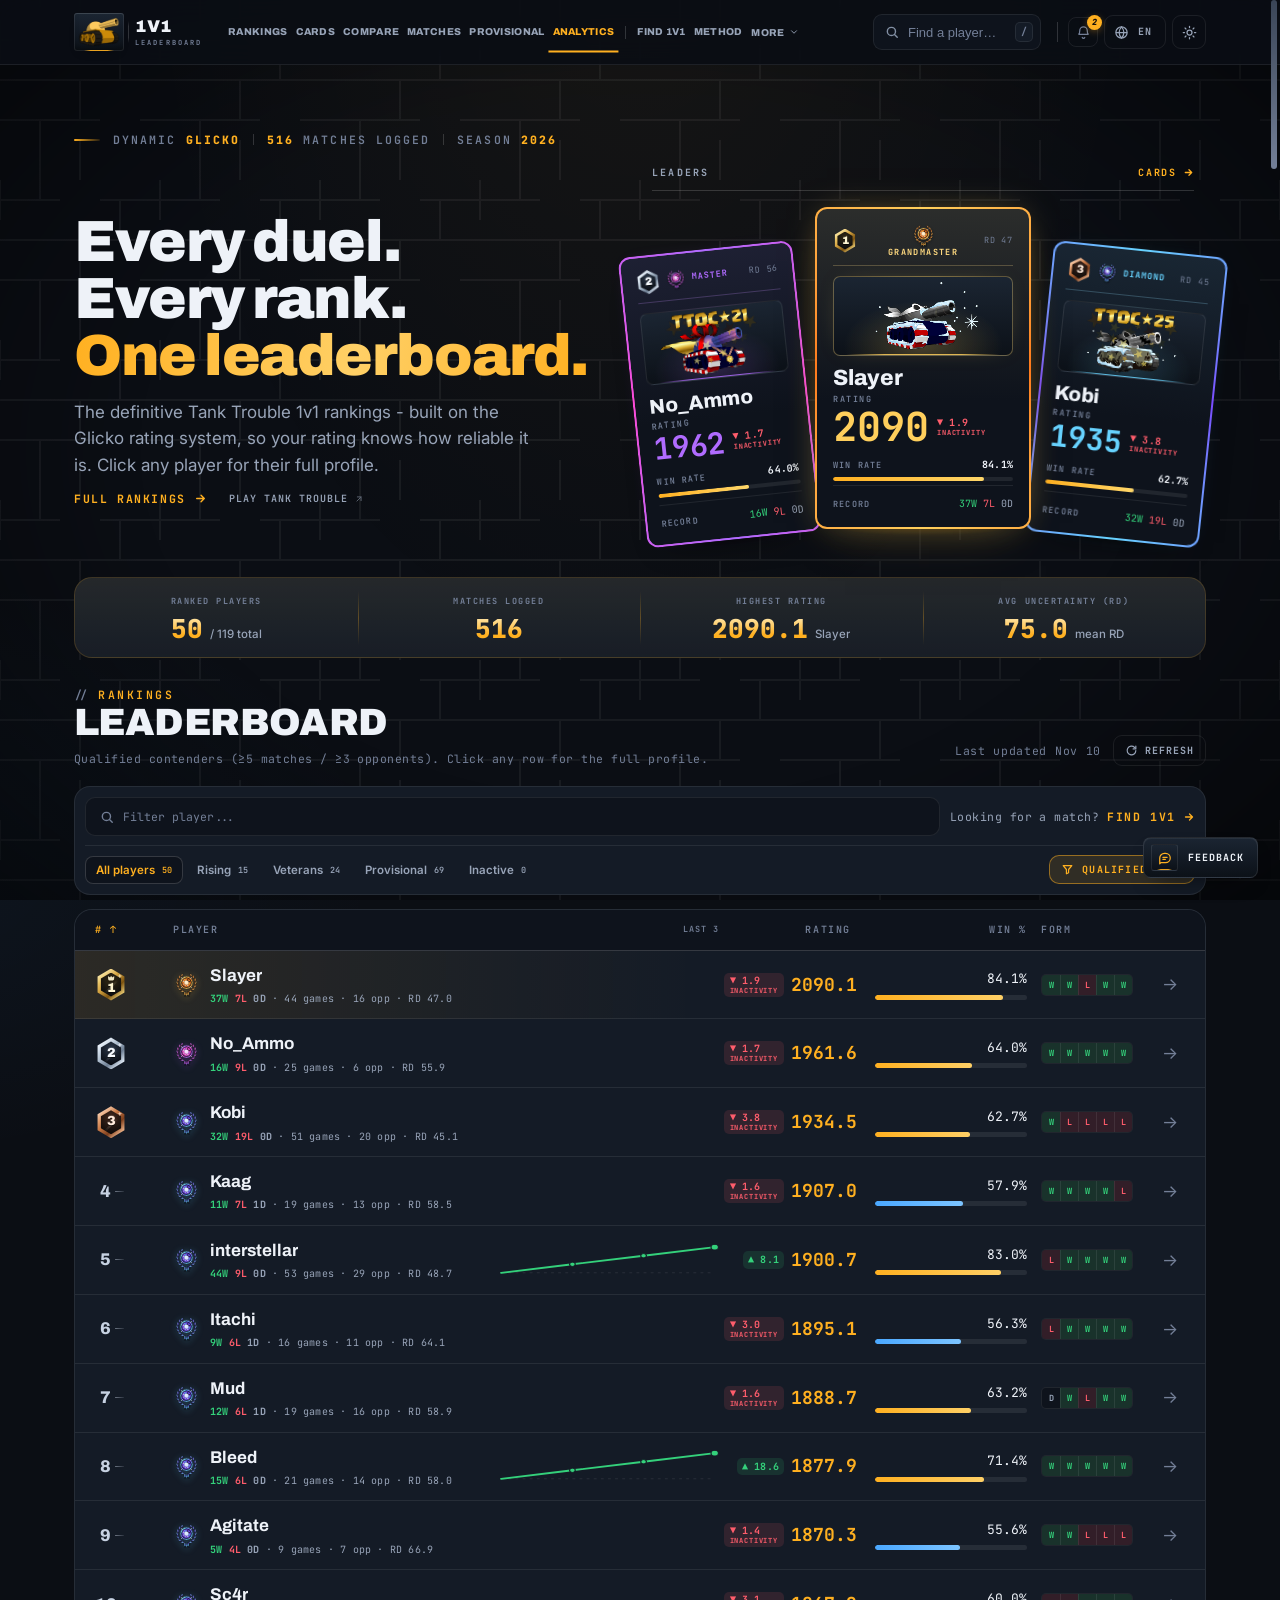
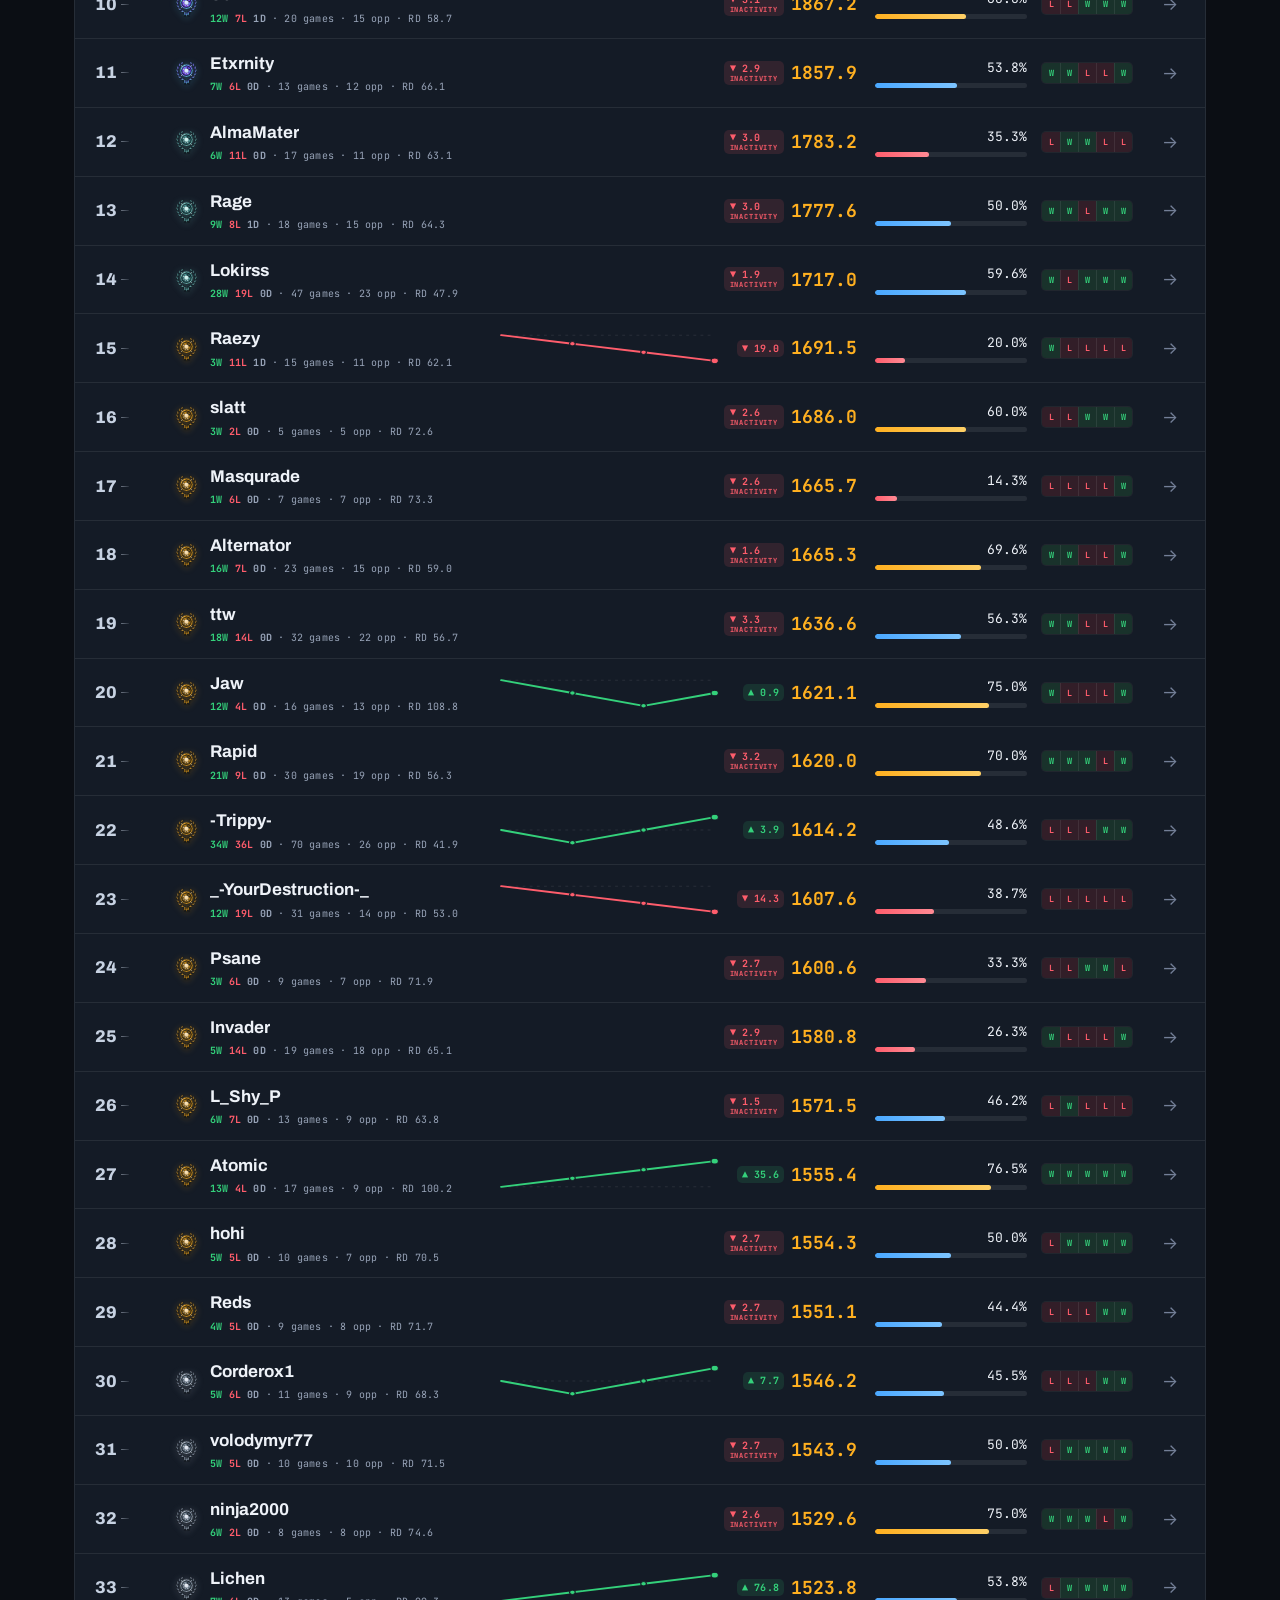
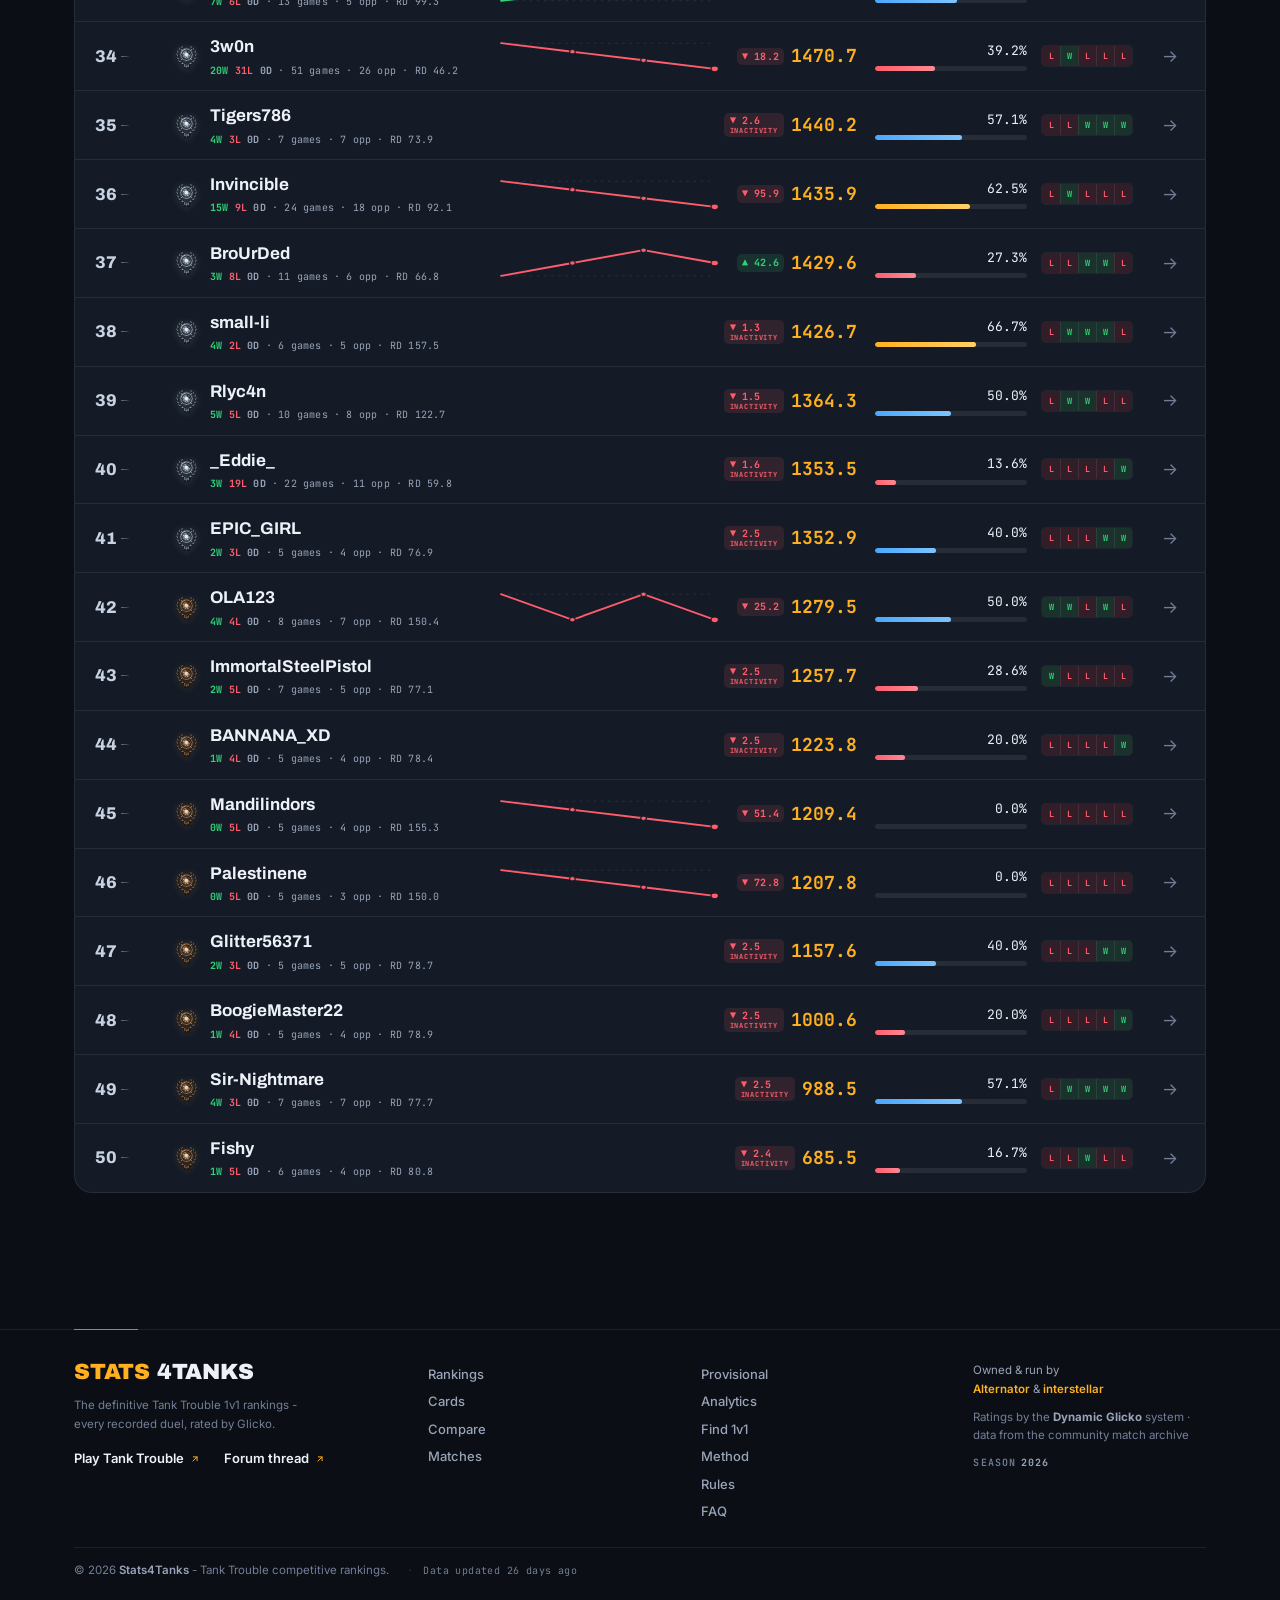
==== commit 893f6e72: "Rebrand public site as Stats4Tanks Stats4Tanks is now the official brand/site name, while visitors s" ====
--- a/analytics/index.html
+++ b/analytics/index.html
@@ -4,37 +4,37 @@
 <base href="/">
 <meta charset="UTF-8">
 <meta name="viewport" content="width=device-width, initial-scale=1.0">
-<title>TierStats – Tank Trouble 1v1 Leaderboard</title>
-<meta name="description" content="TierStats is the Tank Trouble 1v1 leaderboard: Glicko ratings, player cards, the full match archive, head-to-head stats and server ping profiles.">
+<title>Leaderboard – Stats4Tanks</title>
+<meta name="description" content="Stats4Tanks is the Tank Trouble 1v1 leaderboard: Glicko ratings, player cards, the full match archive, head-to-head stats and server ping profiles.">
 <!-- Open Graph: the DEFAULT embed - shown only for home/default links.
      work/gen_share_pages.js rewrites these per player & route into static
      share pages, so shared profile links carry exclusive text + tank art. -->
 <meta property="og:type" content="website">
-<meta property="og:site_name" content="TierStats">
-<meta property="og:title" content="TierStats – Tank Trouble 1v1 Leaderboard">
-<meta property="og:description" content="TierStats is the Tank Trouble 1v1 leaderboard: Glicko ratings, player cards, the full match archive, head-to-head stats and server ping profiles.">
-<meta property="og:url" content="https://alternator1.github.io/">
-<meta property="og:image" content="https://alternator1.github.io/share/_default.png">
+<meta property="og:site_name" content="Stats4Tanks">
+<meta property="og:title" content="Leaderboard – Stats4Tanks">
+<meta property="og:description" content="Stats4Tanks is the Tank Trouble 1v1 leaderboard: Glicko ratings, player cards, the full match archive, head-to-head stats and server ping profiles.">
+<meta property="og:url" content="https://stats4tanks.github.io/">
+<meta property="og:image" content="https://stats4tanks.github.io/share/_default.png">
 <meta name="twitter:card" content="summary_large_image">
-<meta name="twitter:title" content="TierStats – Tank Trouble 1v1 Leaderboard">
-<meta name="twitter:description" content="TierStats is the Tank Trouble 1v1 leaderboard: Glicko ratings, player cards, the full match archive, head-to-head stats and server ping profiles.">
-<meta name="twitter:image" content="https://alternator1.github.io/share/_default.png">
-<link rel="canonical" href="https://alternator1.github.io/">
+<meta name="twitter:title" content="Leaderboard – Stats4Tanks">
+<meta name="twitter:description" content="Stats4Tanks is the Tank Trouble 1v1 leaderboard: Glicko ratings, player cards, the full match archive, head-to-head stats and server ping profiles.">
+<meta name="twitter:image" content="https://stats4tanks.github.io/share/_default.png">
+<link rel="canonical" href="https://stats4tanks.github.io/">
 <meta name="robots" content="index,follow">
 <script type="application/ld+json">
-{"@context":"https://schema.org","@type":"WebSite","name":"TierStats","alternateName":"1v1 Leaderboard","url":"https://alternator1.github.io/","description":"Tank Trouble 1v1 leaderboard with Glicko ratings, player cards, the full match archive and head-to-head stats."}
+{"@context":"https://schema.org","@type":"WebSite","name":"Stats4Tanks","alternateName":"1v1 Leaderboard","url":"https://stats4tanks.github.io/","description":"Tank Trouble 1v1 leaderboard with Glicko ratings, player cards, the full match archive and head-to-head stats."}
 </script>
 <script>try{document.documentElement.dataset.theme=localStorage.getItem('tt1v1_theme')||'dark'}catch(e){}</script>
 <link rel="preconnect" href="https://fonts.googleapis.com">
 <link rel="preconnect" href="https://fonts.gstatic.com" crossorigin>
 <link href="https://fonts.googleapis.com/css2?family=Archivo:wght@600;700;800;900&family=Inter:wght@400;500;600;700&family=JetBrains+Mono:wght@400;500;600;700&family=Noto+Sans+JP:wght@400;500;600;700&family=Noto+Sans+SC:wght@400;500;600;700&display=swap" rel="stylesheet">
-<link rel="stylesheet" href="styles.css?v=20261110183000">
-<link rel="stylesheet" href="cards.css?v=20261110183000">
-<link rel="stylesheet" href="rankmove.css?v=20261110183000">
-<link rel="icon" type="image/svg+xml" href="/art/favicon.svg?v=20261110183000">
-<link rel="apple-touch-icon" href="/art/icon-192.png?v=20261110183000">
+<link rel="stylesheet" href="styles.css?v=20261110230000">
+<link rel="stylesheet" href="cards.css?v=20261110230000">
+<link rel="stylesheet" href="rankmove.css?v=20261110230000">
+<link rel="icon" type="image/svg+xml" href="/art/favicon.svg?v=20261110230000">
+<link rel="apple-touch-icon" href="/art/icon-192.png?v=20261110230000">
 <!-- installable: the same plate, the same colours, no separate icon work -->
-<link rel="manifest" href="/manifest.webmanifest?v=20261110183000">
+<link rel="manifest" href="/manifest.webmanifest?v=20261110230000">
 </head>
 <body>
 <a class="skip-link" href="#main" data-i18n="a11y.skip">Skip to content</a>
@@ -42,7 +42,7 @@
 <!-- ======================= TOP BAR ======================= -->
 <header class="topbar">
   <div class="topbar-in">
-    <a class="brand" href="#/" aria-label="1v1 Leaderboard">
+    <a class="brand" href="#/" aria-label="Leaderboard – Stats4Tanks">
       <span class="brand-mark" aria-hidden="true">
         <svg viewBox="0 0 24 24" width="25" height="25" fill="currentColor">
           <path fill-rule="evenodd" d="M4.2 16.1h15.6a3.15 3.15 0 0 1 0 6.3H4.2a3.15 3.15 0 0 1 0-6.3Zm2.4 1.35a1.8 1.8 0 1 0 0 3.6 1.8 1.8 0 0 0 0-3.6Zm5.4 0a1.8 1.8 0 1 0 0 3.6 1.8 1.8 0 0 0 0-3.6Zm5.4 0a1.8 1.8 0 1 0 0 3.6 1.8 1.8 0 0 0 0-3.6Z"/>
@@ -50,7 +50,7 @@
           <path fill-rule="evenodd" d="M9.2 11.4V8.6c0-.75.6-1.35 1.35-1.35h2.9c.75 0 1.35.6 1.35 1.35v2.8H9.2Zm2.8-1.5a1.05 1.05 0 1 0 0 2.1 1.05 1.05 0 0 0 0-2.1Z"/>
           <path d="M14.4 8.15h8.38c.52 0 .94.42.94.94v.42c0 .52-.42.94-.94.94H14.4V8.15Z"/>
         </svg>
-        <img class="brand-tank-img" src="/art/brand-tank.png?v=20261110183000" width="395" height="282" alt="" draggable="false">
+        <img class="brand-tank-img" src="/art/brand-tank.png?v=20261110230000" width="395" height="282" alt="" draggable="false">
       </span>
       <span class="brand-lock" aria-hidden="true"><b>1v1</b><i data-i18n="top.brandSub">Leaderboard</i></span>
     </a>
@@ -1113,7 +1113,7 @@
   <div class="wrap">
     <div class="foot-top">
       <div class="foot-brand">
-        <a class="foot-logo" href="#/" aria-label="1v1 Leaderboard"><span class="foot-logo-11">1v1</span><span class="foot-logo-word">Leaderboard</span></a>
+        <a class="foot-logo" href="#/" aria-label="Stats4Tanks"><span class="foot-logo-11">Stats</span><span class="foot-logo-word">4Tanks</span></a>
         <p class="foot-tagline" data-i18n="foot.tagline">The definitive Tank Trouble 1v1 rankings - every recorded duel, rated by Glicko.</p>
         <a class="foot-play" href="https://tanktrouble.com/" target="_blank" rel="noopener noreferrer"><span data-i18n="site.playTT">Play Tank Trouble</span>
           <svg class="ext-ico" width="10" height="10" viewBox="0 0 24 24" fill="none" stroke="currentColor" stroke-width="2.4" aria-hidden="true" focusable="false"><path d="M7 17 17 7M8 7h9v9" stroke-linecap="round" stroke-linejoin="round"/></svg>
@@ -1143,7 +1143,7 @@
       </div>
     </div>
     <div class="foot-bottom">
-      <span class="foot-copy" data-i18n-html="foot.rights">© 2026 <b>1v1 Leaderboard</b> - Tank Trouble competitive rankings.</span>
+      <span class="foot-copy" data-i18n-html="foot.rights">© 2026 <b>Stats4Tanks</b> - Tank Trouble competitive rankings.</span>
       <span class="foot-updated" id="foot-updated"></span>
     </div>
   </div>
@@ -1275,7 +1275,7 @@
 <button class="to-top" id="to-top" aria-label="Back to top" title="Back to top" data-i18n-attr="aria-label:misc.toTop;title:misc.toTop">
   <svg width="15" height="15" viewBox="0 0 24 24" fill="none" stroke="currentColor" stroke-width="2.1"><path d="M6 12.5l6-6 6 6M6 18.5l6-6 6 6" stroke-linecap="round" stroke-linejoin="round"/></svg>
 </button>
-<script src="i18n.js?v=20261110183000"></script>
+<script src="i18n.js?v=20261110230000"></script>
 <script>
   /* data.js is rewritten by the sheet sync worker outside of site deploys -
      load it with a per-request cache-buster so every refresh shows the
@@ -1284,12 +1284,12 @@
   document.write('<script src="data.js?t=' + Date.now() + '\"><\/script>');
 </script>
 <script src="log.js?v=1794225931899"></script>
-<script src="tanks.js?v=20261110183000"></script>
-<script src="tankrender.js?v=20261110183000"></script>
-<script src="cards.js?v=20261110183000"></script>
-<script src="tourneys.js?v=20261110183000"></script>
-<script src="app.js?v=20261110183000"></script>
-<script src="rankmove.js?v=20261110183000"></script>
+<script src="tanks.js?v=20261110230000"></script>
+<script src="tankrender.js?v=20261110230000"></script>
+<script src="cards.js?v=20261110230000"></script>
+<script src="tourneys.js?v=20261110230000"></script>
+<script src="app.js?v=20261110230000"></script>
+<script src="rankmove.js?v=20261110230000"></script>
 <script>
 /* Offline board + fast repeat visits.
    The version number is this page's own asset stamp, so every publish is a new
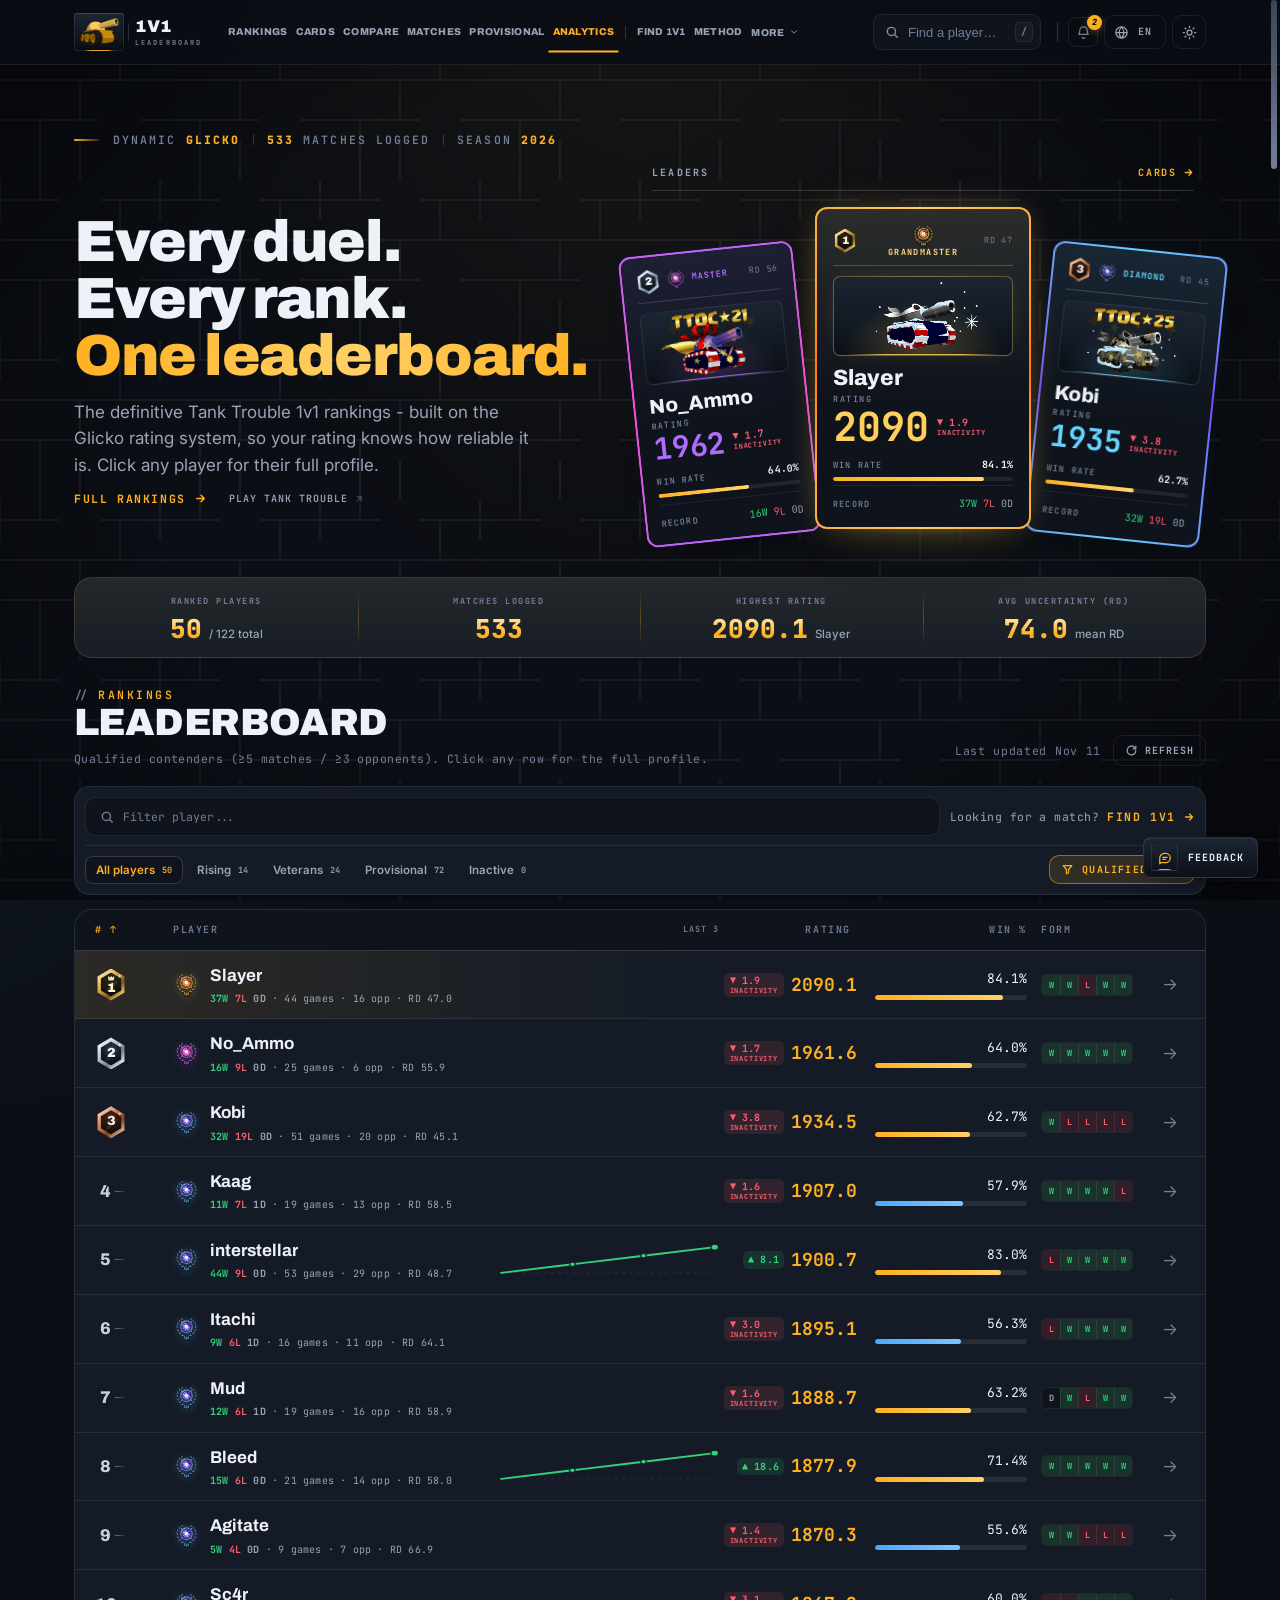
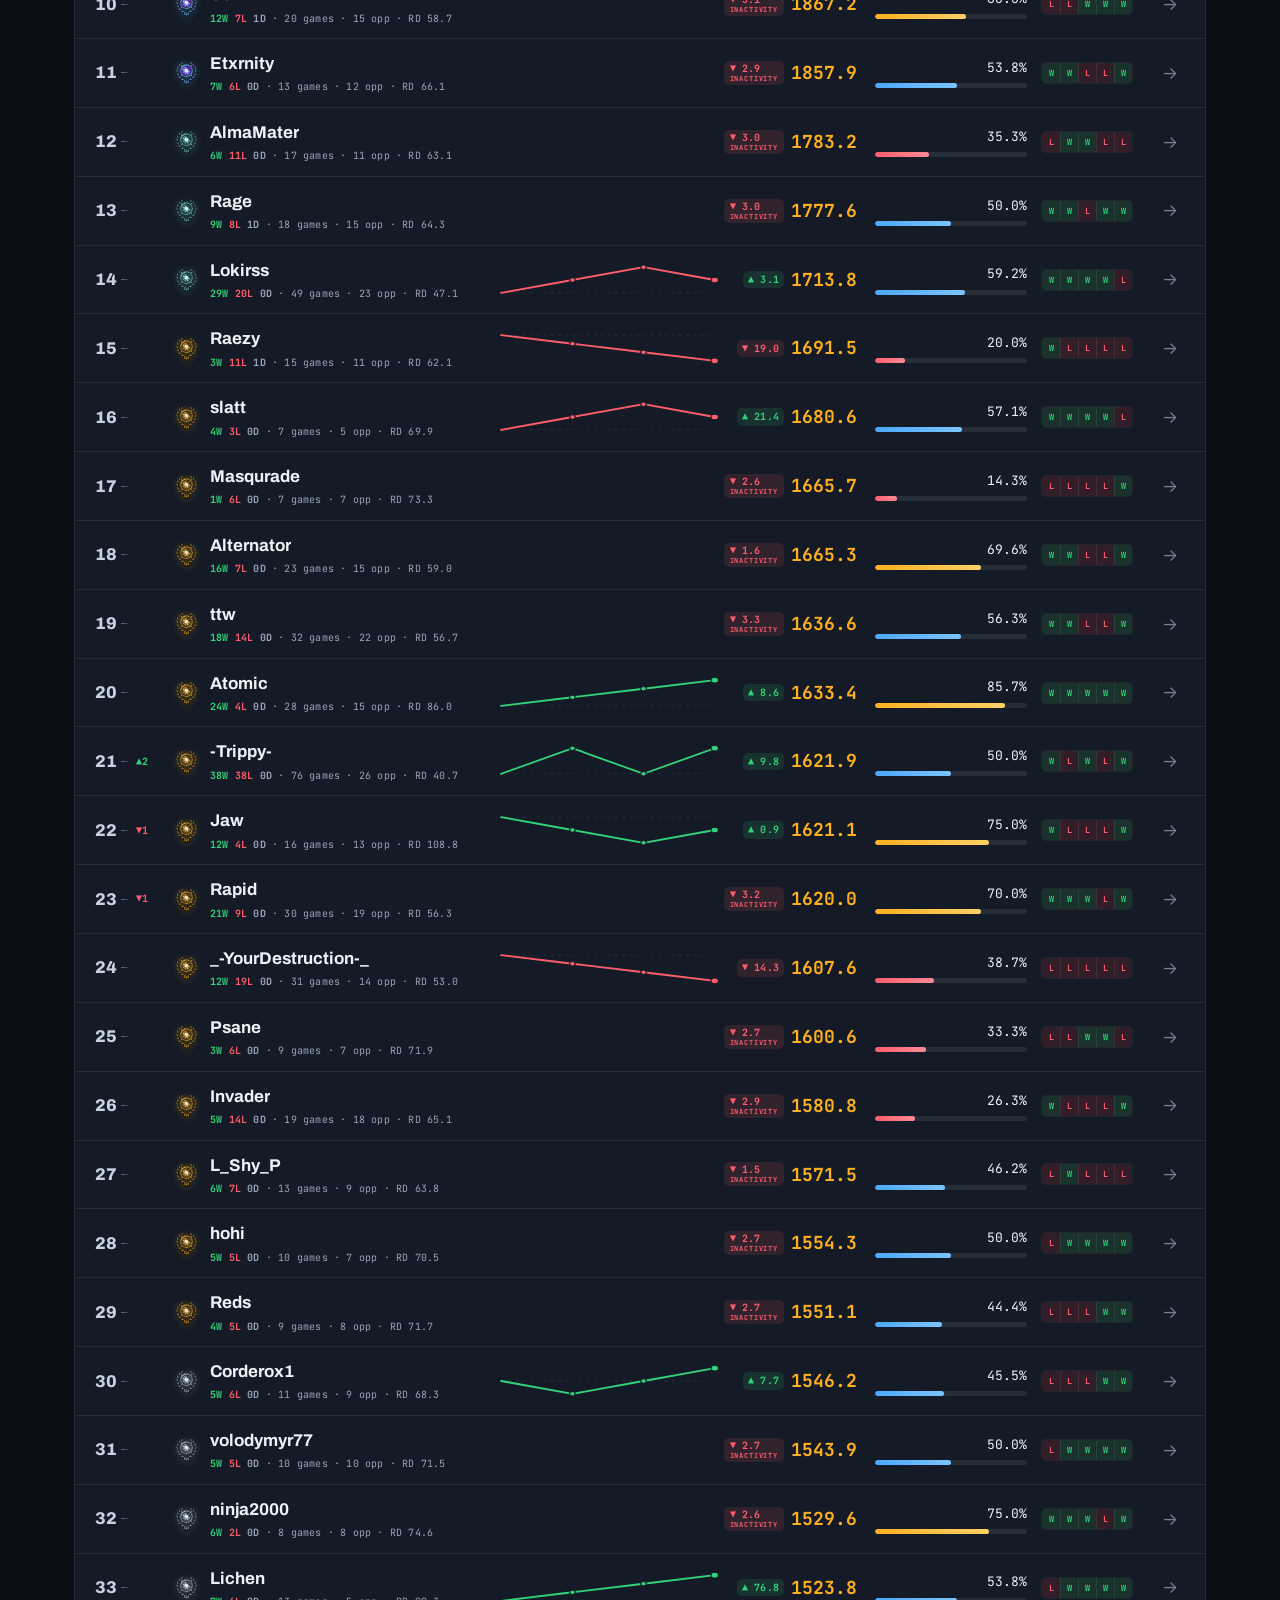
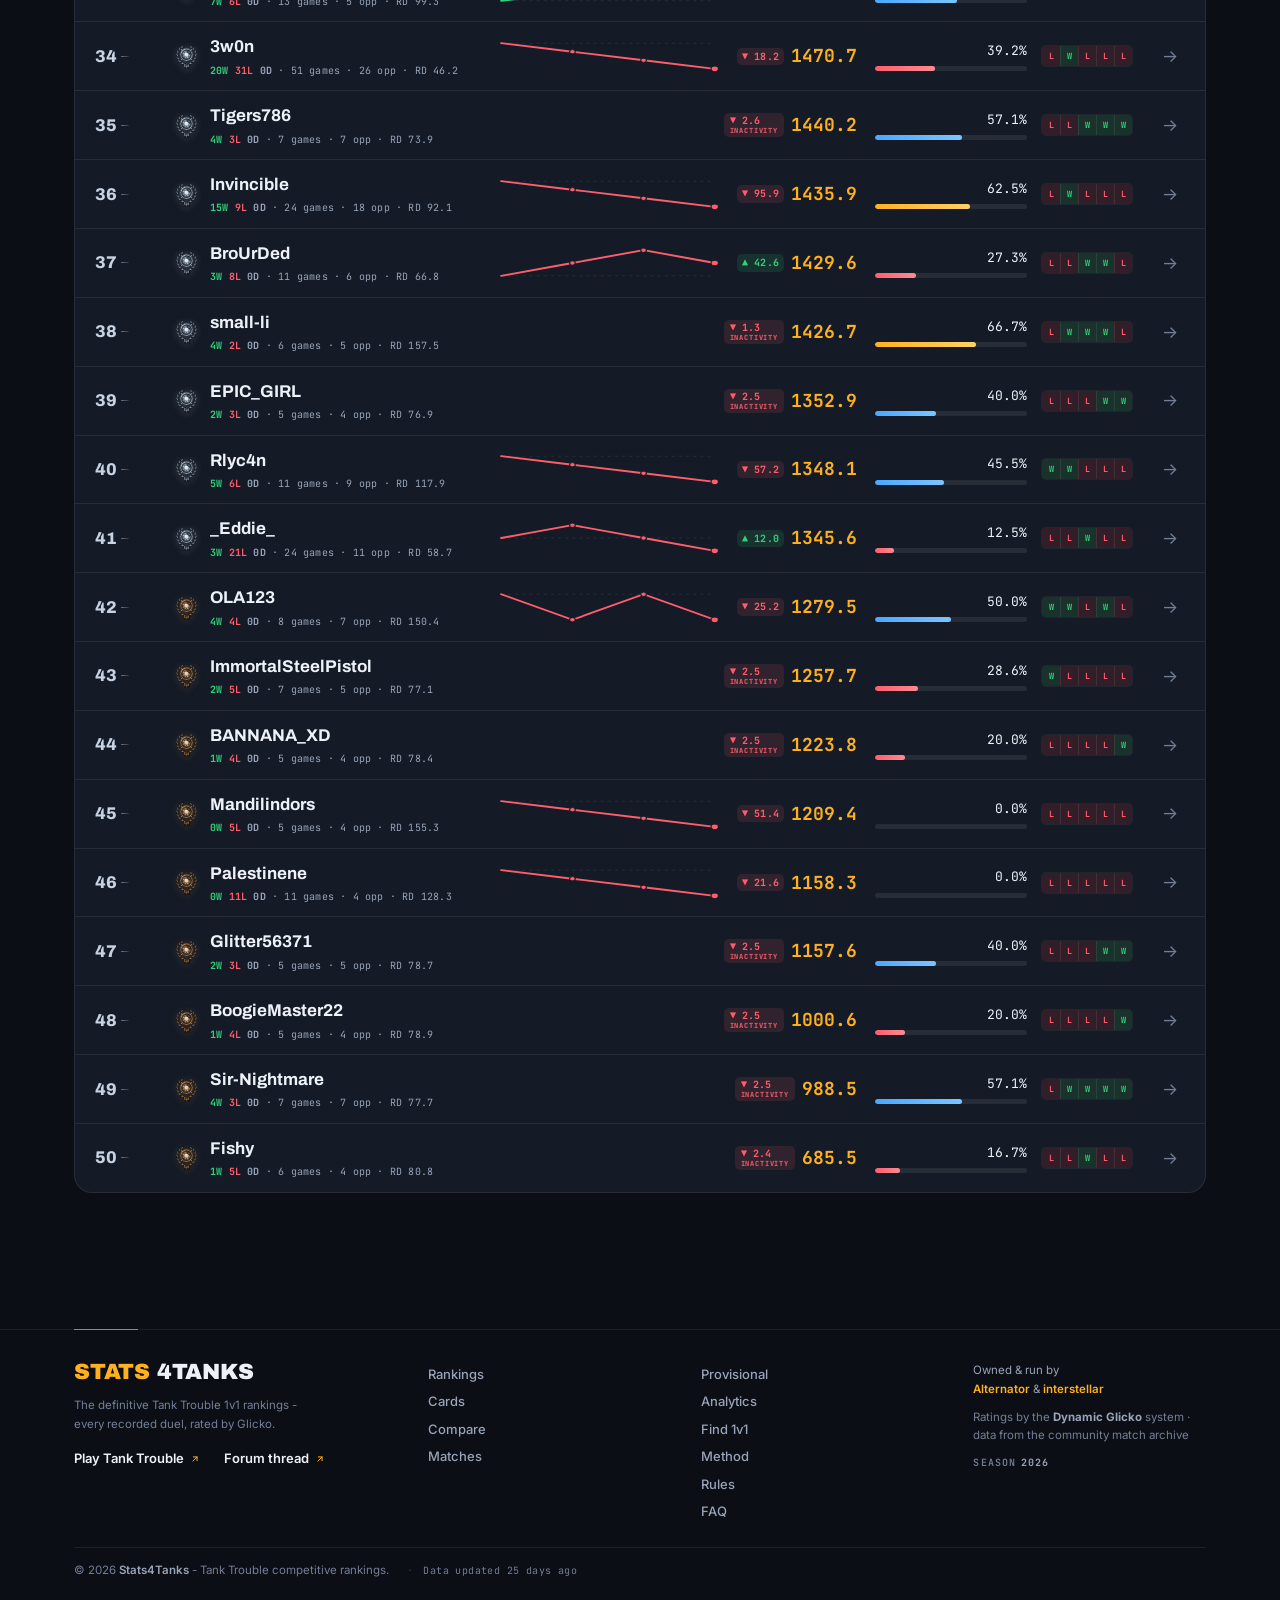
==== commit a2346008: "Lead the analytics page with the time-sensitive stats Most active (last 30 days) and rating movement" ====
--- a/analytics/index.html
+++ b/analytics/index.html
@@ -28,13 +28,13 @@
 <link rel="preconnect" href="https://fonts.googleapis.com">
 <link rel="preconnect" href="https://fonts.gstatic.com" crossorigin>
 <link href="https://fonts.googleapis.com/css2?family=Archivo:wght@600;700;800;900&family=Inter:wght@400;500;600;700&family=JetBrains+Mono:wght@400;500;600;700&family=Noto+Sans+JP:wght@400;500;600;700&family=Noto+Sans+SC:wght@400;500;600;700&display=swap" rel="stylesheet">
-<link rel="stylesheet" href="styles.css?v=20261110230000">
-<link rel="stylesheet" href="cards.css?v=20261110230000">
-<link rel="stylesheet" href="rankmove.css?v=20261110230000">
-<link rel="icon" type="image/svg+xml" href="/art/favicon.svg?v=20261110230000">
-<link rel="apple-touch-icon" href="/art/icon-192.png?v=20261110230000">
+<link rel="stylesheet" href="styles.css?v=20261111120000">
+<link rel="stylesheet" href="cards.css?v=20261111120000">
+<link rel="stylesheet" href="rankmove.css?v=20261111120000">
+<link rel="icon" type="image/svg+xml" href="/art/favicon.svg?v=20261111120000">
+<link rel="apple-touch-icon" href="/art/icon-192.png?v=20261111120000">
 <!-- installable: the same plate, the same colours, no separate icon work -->
-<link rel="manifest" href="/manifest.webmanifest?v=20261110230000">
+<link rel="manifest" href="/manifest.webmanifest?v=20261111120000">
 </head>
 <body>
 <a class="skip-link" href="#main" data-i18n="a11y.skip">Skip to content</a>
@@ -50,7 +50,7 @@
           <path fill-rule="evenodd" d="M9.2 11.4V8.6c0-.75.6-1.35 1.35-1.35h2.9c.75 0 1.35.6 1.35 1.35v2.8H9.2Zm2.8-1.5a1.05 1.05 0 1 0 0 2.1 1.05 1.05 0 0 0 0-2.1Z"/>
           <path d="M14.4 8.15h8.38c.52 0 .94.42.94.94v.42c0 .52-.42.94-.94.94H14.4V8.15Z"/>
         </svg>
-        <img class="brand-tank-img" src="/art/brand-tank.png?v=20261110230000" width="395" height="282" alt="" draggable="false">
+        <img class="brand-tank-img" src="/art/brand-tank.png?v=20261111120000" width="395" height="282" alt="" draggable="false">
       </span>
       <span class="brand-lock" aria-hidden="true"><b>1v1</b><i data-i18n="top.brandSub">Leaderboard</i></span>
     </a>
@@ -1275,7 +1275,7 @@
 <button class="to-top" id="to-top" aria-label="Back to top" title="Back to top" data-i18n-attr="aria-label:misc.toTop;title:misc.toTop">
   <svg width="15" height="15" viewBox="0 0 24 24" fill="none" stroke="currentColor" stroke-width="2.1"><path d="M6 12.5l6-6 6 6M6 18.5l6-6 6 6" stroke-linecap="round" stroke-linejoin="round"/></svg>
 </button>
-<script src="i18n.js?v=20261110230000"></script>
+<script src="i18n.js?v=20261111120000"></script>
 <script>
   /* data.js is rewritten by the sheet sync worker outside of site deploys -
      load it with a per-request cache-buster so every refresh shows the
@@ -1284,12 +1284,12 @@
   document.write('<script src="data.js?t=' + Date.now() + '\"><\/script>');
 </script>
 <script src="log.js?v=1794225931899"></script>
-<script src="tanks.js?v=20261110230000"></script>
-<script src="tankrender.js?v=20261110230000"></script>
-<script src="cards.js?v=20261110230000"></script>
-<script src="tourneys.js?v=20261110230000"></script>
-<script src="app.js?v=20261110230000"></script>
-<script src="rankmove.js?v=20261110230000"></script>
+<script src="tanks.js?v=20261111120000"></script>
+<script src="tankrender.js?v=20261111120000"></script>
+<script src="cards.js?v=20261111120000"></script>
+<script src="tourneys.js?v=20261111120000"></script>
+<script src="app.js?v=20261111120000"></script>
+<script src="rankmove.js?v=20261111120000"></script>
 <script>
 /* Offline board + fast repeat visits.
    The version number is this page's own asset stamp, so every publish is a new
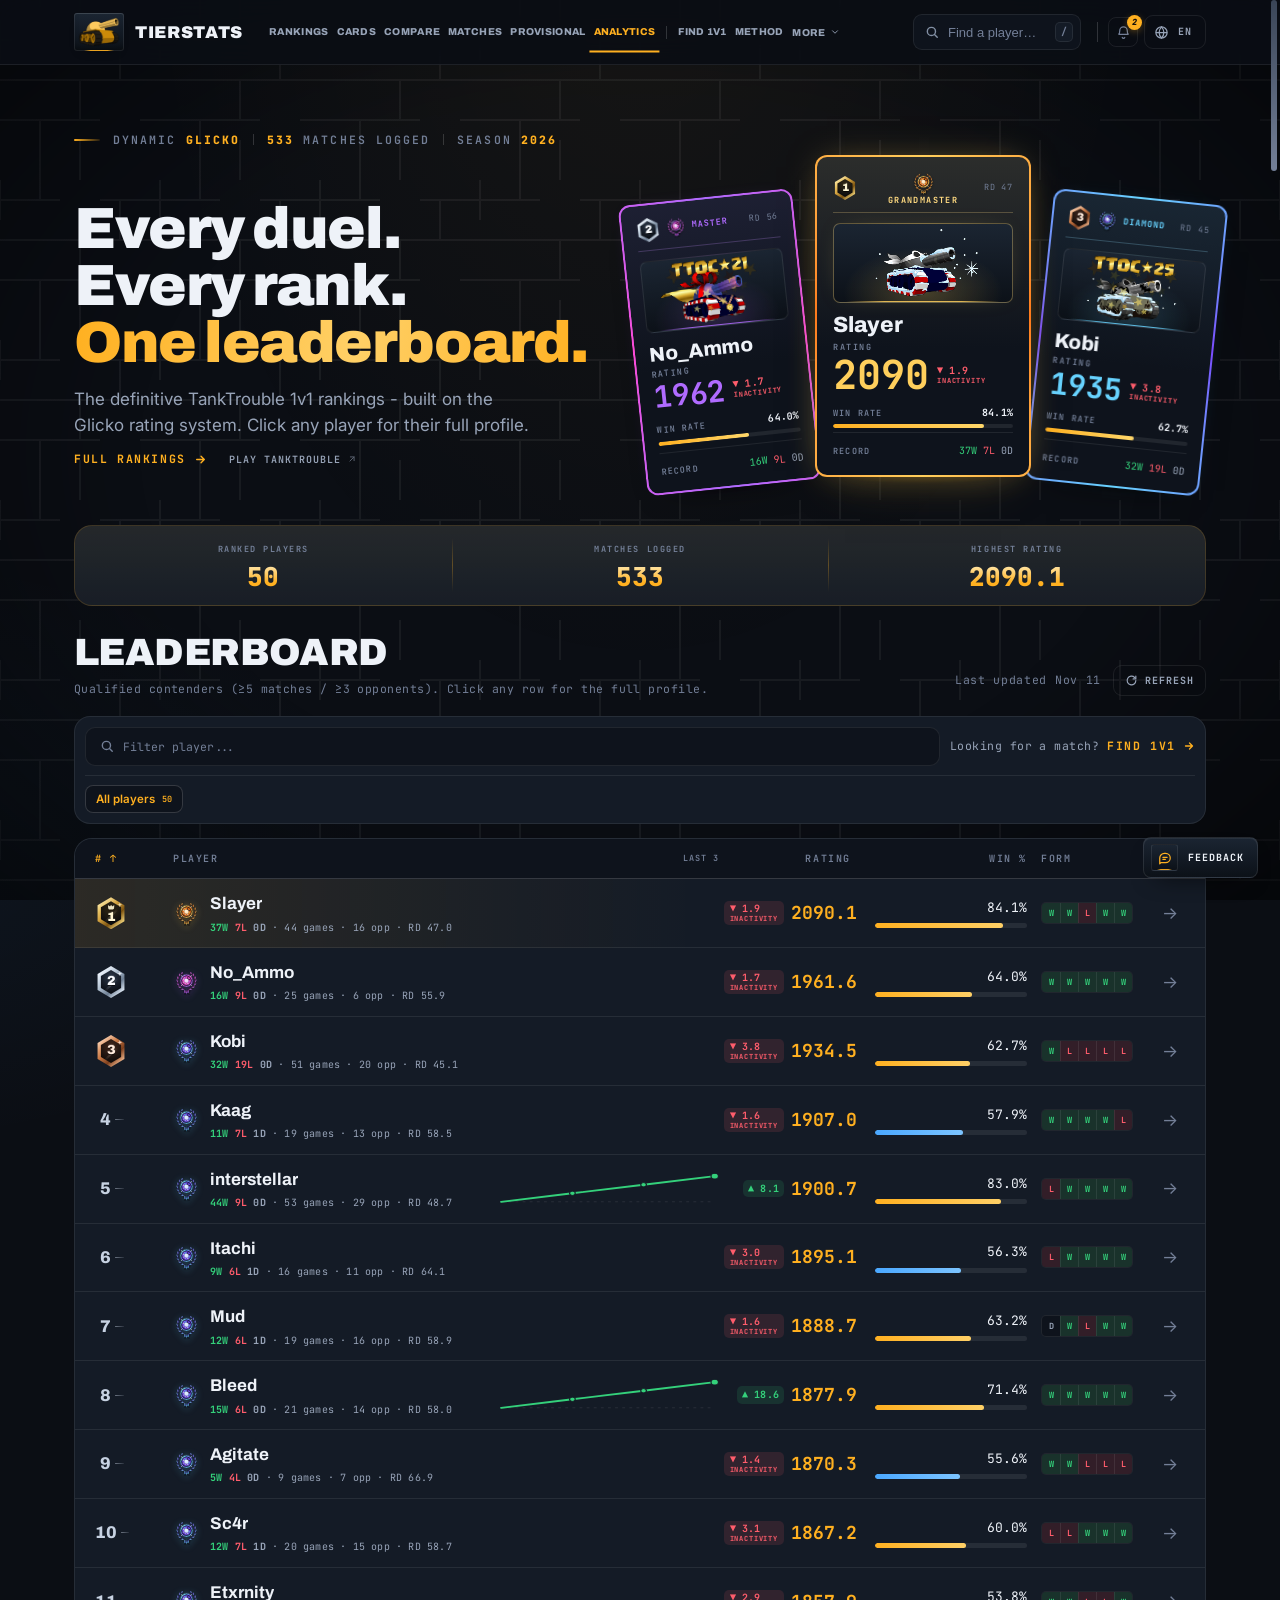
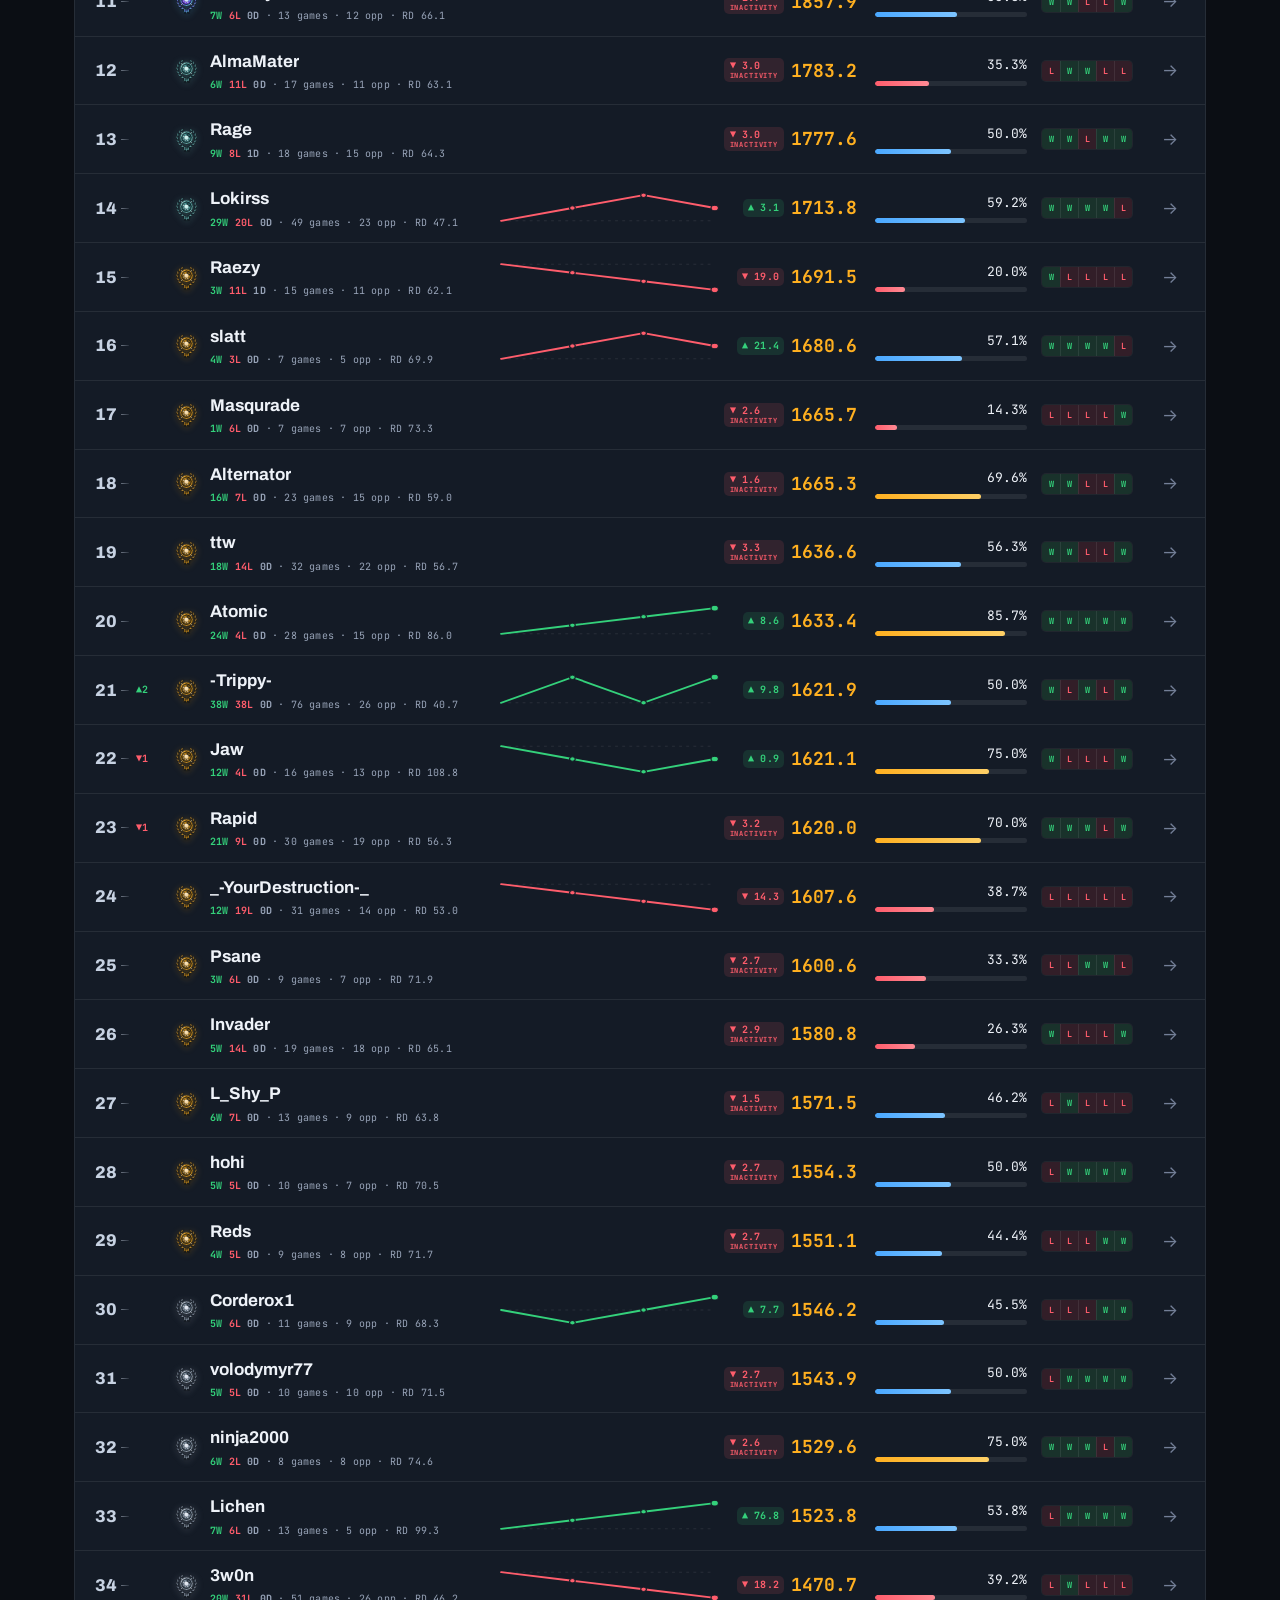
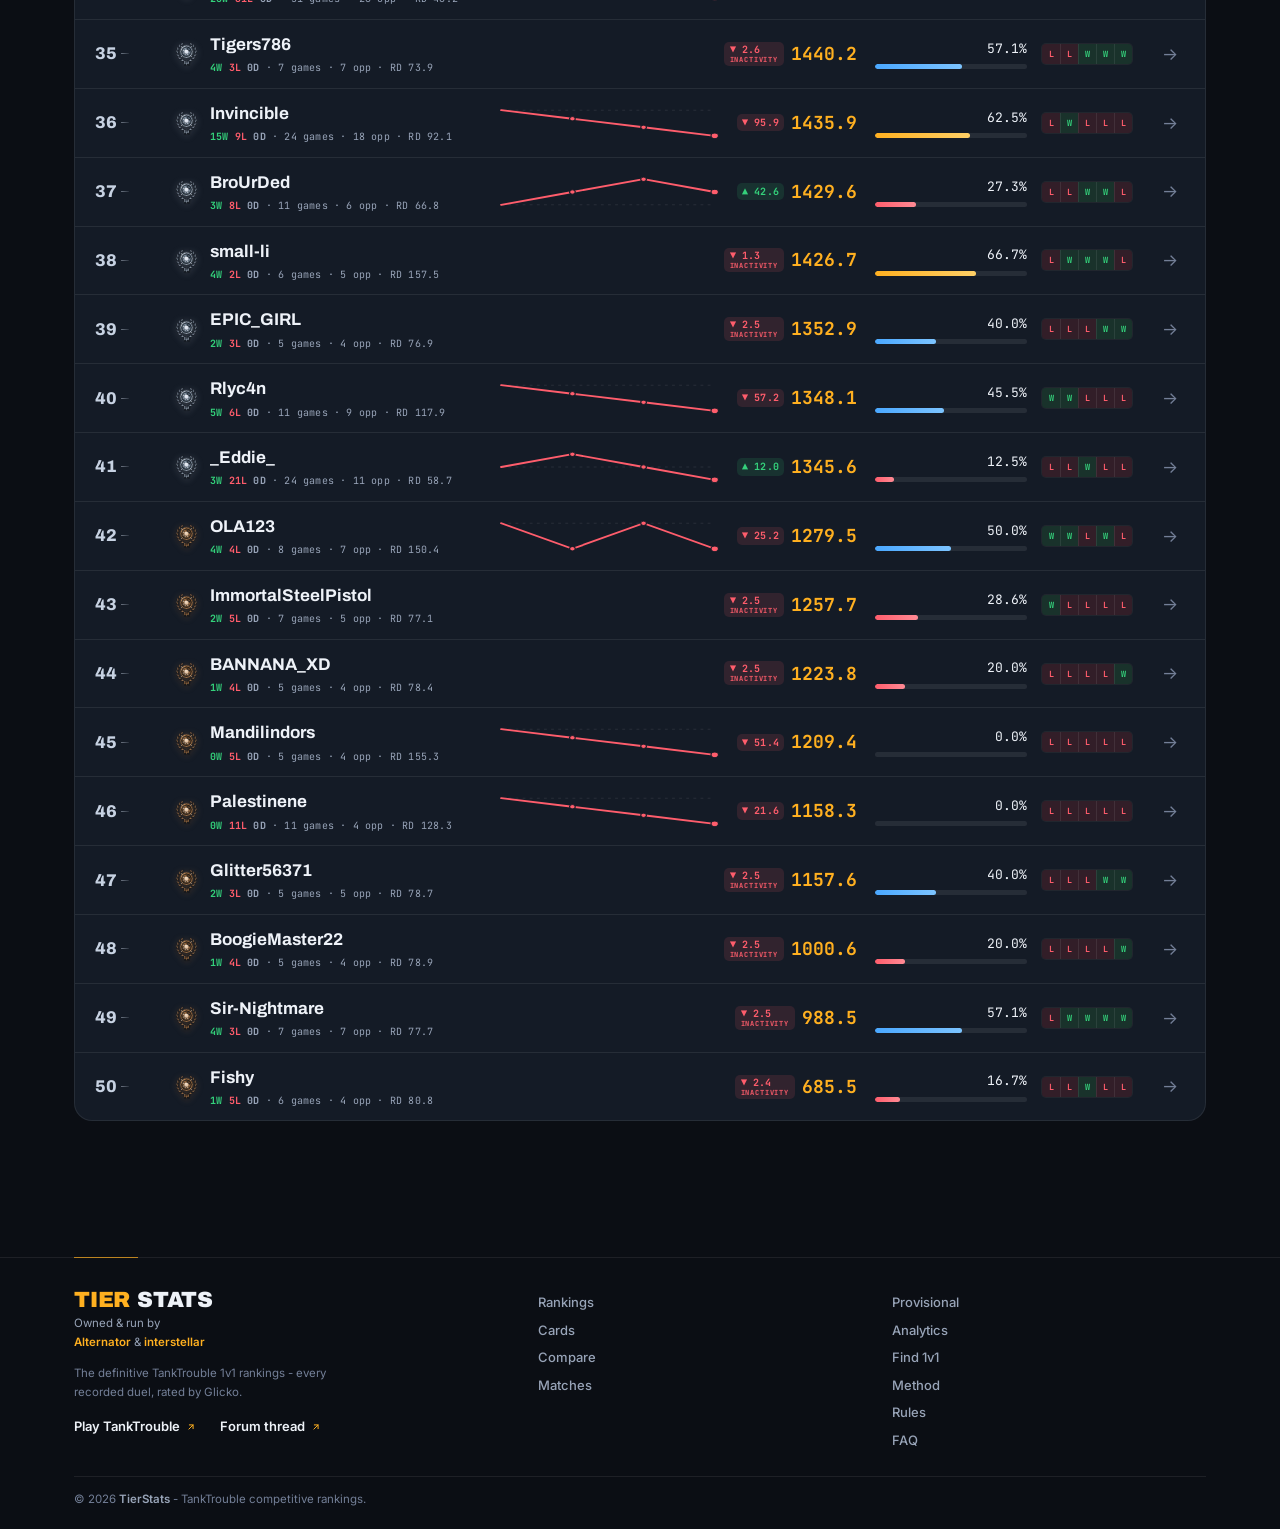
==== commit fc244d4e: "Simplify the front end: dark-only, ranked-only leaderboard, tighter copy Rebrand the display name to" ====
--- a/analytics/index.html
+++ b/analytics/index.html
@@ -4,37 +4,37 @@
 <base href="/">
 <meta charset="UTF-8">
 <meta name="viewport" content="width=device-width, initial-scale=1.0">
-<title>Leaderboard – Stats4Tanks</title>
-<meta name="description" content="Stats4Tanks is the Tank Trouble 1v1 leaderboard: Glicko ratings, player cards, the full match archive, head-to-head stats and server ping profiles.">
+<title>Leaderboard – TierStats</title>
+<meta name="description" content="TierStats is the TankTrouble 1v1 leaderboard: Glicko ratings, player cards, the full match archive, head-to-head stats and server ping profiles.">
 <!-- Open Graph: the DEFAULT embed - shown only for home/default links.
      work/gen_share_pages.js rewrites these per player & route into static
      share pages, so shared profile links carry exclusive text + tank art. -->
 <meta property="og:type" content="website">
-<meta property="og:site_name" content="Stats4Tanks">
-<meta property="og:title" content="Leaderboard – Stats4Tanks">
-<meta property="og:description" content="Stats4Tanks is the Tank Trouble 1v1 leaderboard: Glicko ratings, player cards, the full match archive, head-to-head stats and server ping profiles.">
+<meta property="og:site_name" content="TierStats">
+<meta property="og:title" content="Leaderboard – TierStats">
+<meta property="og:description" content="TierStats is the TankTrouble 1v1 leaderboard: Glicko ratings, player cards, the full match archive, head-to-head stats and server ping profiles.">
 <meta property="og:url" content="https://stats4tanks.github.io/">
 <meta property="og:image" content="https://stats4tanks.github.io/share/_default.png">
 <meta name="twitter:card" content="summary_large_image">
-<meta name="twitter:title" content="Leaderboard – Stats4Tanks">
-<meta name="twitter:description" content="Stats4Tanks is the Tank Trouble 1v1 leaderboard: Glicko ratings, player cards, the full match archive, head-to-head stats and server ping profiles.">
+<meta name="twitter:title" content="Leaderboard – TierStats">
+<meta name="twitter:description" content="TierStats is the TankTrouble 1v1 leaderboard: Glicko ratings, player cards, the full match archive, head-to-head stats and server ping profiles.">
 <meta name="twitter:image" content="https://stats4tanks.github.io/share/_default.png">
 <link rel="canonical" href="https://stats4tanks.github.io/">
 <meta name="robots" content="index,follow">
 <script type="application/ld+json">
-{"@context":"https://schema.org","@type":"WebSite","name":"Stats4Tanks","alternateName":"1v1 Leaderboard","url":"https://stats4tanks.github.io/","description":"Tank Trouble 1v1 leaderboard with Glicko ratings, player cards, the full match archive and head-to-head stats."}
+{"@context":"https://schema.org","@type":"WebSite","name":"TierStats","alternateName":"TierStats","url":"https://stats4tanks.github.io/","description":"TankTrouble 1v1 leaderboard with Glicko ratings, player cards, the full match archive and head-to-head stats."}
 </script>
-<script>try{document.documentElement.dataset.theme=localStorage.getItem('tt1v1_theme')||'dark'}catch(e){}</script>
+
 <link rel="preconnect" href="https://fonts.googleapis.com">
 <link rel="preconnect" href="https://fonts.gstatic.com" crossorigin>
 <link href="https://fonts.googleapis.com/css2?family=Archivo:wght@600;700;800;900&family=Inter:wght@400;500;600;700&family=JetBrains+Mono:wght@400;500;600;700&family=Noto+Sans+JP:wght@400;500;600;700&family=Noto+Sans+SC:wght@400;500;600;700&display=swap" rel="stylesheet">
-<link rel="stylesheet" href="styles.css?v=20261111120000">
-<link rel="stylesheet" href="cards.css?v=20261111120000">
-<link rel="stylesheet" href="rankmove.css?v=20261111120000">
-<link rel="icon" type="image/svg+xml" href="/art/favicon.svg?v=20261111120000">
-<link rel="apple-touch-icon" href="/art/icon-192.png?v=20261111120000">
+<link rel="stylesheet" href="styles.css?v=20261111228000">
+<link rel="stylesheet" href="cards.css?v=20261111228000">
+<link rel="stylesheet" href="rankmove.css?v=20261111228000">
+<link rel="icon" type="image/svg+xml" href="/art/favicon.svg?v=20261111228000">
+<link rel="apple-touch-icon" href="/art/icon-192.png?v=20261111228000">
 <!-- installable: the same plate, the same colours, no separate icon work -->
-<link rel="manifest" href="/manifest.webmanifest?v=20261111120000">
+<link rel="manifest" href="/manifest.webmanifest?v=20261111228000">
 </head>
 <body>
 <a class="skip-link" href="#main" data-i18n="a11y.skip">Skip to content</a>
@@ -42,7 +42,7 @@
 <!-- ======================= TOP BAR ======================= -->
 <header class="topbar">
   <div class="topbar-in">
-    <a class="brand" href="#/" aria-label="Leaderboard – Stats4Tanks">
+    <a class="brand" href="#/" aria-label="Leaderboard – TierStats">
       <span class="brand-mark" aria-hidden="true">
         <svg viewBox="0 0 24 24" width="25" height="25" fill="currentColor">
           <path fill-rule="evenodd" d="M4.2 16.1h15.6a3.15 3.15 0 0 1 0 6.3H4.2a3.15 3.15 0 0 1 0-6.3Zm2.4 1.35a1.8 1.8 0 1 0 0 3.6 1.8 1.8 0 0 0 0-3.6Zm5.4 0a1.8 1.8 0 1 0 0 3.6 1.8 1.8 0 0 0 0-3.6Zm5.4 0a1.8 1.8 0 1 0 0 3.6 1.8 1.8 0 0 0 0-3.6Z"/>
@@ -50,9 +50,9 @@
           <path fill-rule="evenodd" d="M9.2 11.4V8.6c0-.75.6-1.35 1.35-1.35h2.9c.75 0 1.35.6 1.35 1.35v2.8H9.2Zm2.8-1.5a1.05 1.05 0 1 0 0 2.1 1.05 1.05 0 0 0 0-2.1Z"/>
           <path d="M14.4 8.15h8.38c.52 0 .94.42.94.94v.42c0 .52-.42.94-.94.94H14.4V8.15Z"/>
         </svg>
-        <img class="brand-tank-img" src="/art/brand-tank.png?v=20261111120000" width="395" height="282" alt="" draggable="false">
+        <img class="brand-tank-img" src="/art/brand-tank.png?v=20261111228000" width="395" height="282" alt="" draggable="false">
       </span>
-      <span class="brand-lock" aria-hidden="true"><b>1v1</b><i data-i18n="top.brandSub">Leaderboard</i></span>
+      <span class="brand-lock" aria-hidden="true"><b>TierStats</b></span>
     </a>
     <nav class="nav" aria-label="Site sections" data-i18n-attr="aria-label:foot.sections">
       <span class="nav-glide" id="nav-glide"></span>
@@ -93,14 +93,9 @@
         <div class="lang-menu" id="lang-menu" role="menu">
           <button data-lang="en" role="menuitemradio" aria-checked="true"><span class="ck">✓</span><span class="ln">English</span><span class="lc">EN</span></button>
           <button data-lang="zh" role="menuitemradio" aria-checked="false"><span class="ck">✓</span><span class="ln">简体中文</span><span class="lc">中</span></button>
-          <button data-lang="ja" role="menuitemradio" aria-checked="false"><span class="ck">✓</span><span class="ln">日本語</span><span class="lc">日</span></button>
           <button data-lang="ru" role="menuitemradio" aria-checked="false"><span class="ck">✓</span><span class="ln">Русский</span><span class="lc">РУ</span></button>
         </div>
       </div>
-      <button class="icon-btn theme-toggle" id="theme-toggle" title="Switch to light mode" aria-label="Switch to light mode" aria-pressed="false">
-        <svg class="ic-moon" width="15" height="15" viewBox="0 0 24 24" fill="none" stroke="currentColor" stroke-width="2" aria-hidden="true"><path d="M21 12.8A9 9 0 1 1 11.2 3a7 7 0 0 0 9.8 9.8Z" stroke-linejoin="round"/></svg>
-        <svg class="ic-sun" width="15" height="15" viewBox="0 0 24 24" fill="none" stroke="currentColor" stroke-width="2" aria-hidden="true"><circle cx="12" cy="12" r="4"/><path d="M12 2v2M12 20v2M4.9 4.9l1.4 1.4M17.7 17.7l1.4 1.4M2 12h2M20 12h2M4.9 19.1l1.4-1.4M17.7 6.3l1.4-1.4" stroke-linecap="round"/></svg>
-      </button>
       <button class="icon-btn mnav-btn" id="mnav-btn" aria-controls="mnav" aria-expanded="false" aria-label="Menu" title="Menu" data-i18n-attr="aria-label:top.menu;title:top.menu">
         <span class="mnav-bars" aria-hidden="true"><i></i><i></i><i></i></span>
       </button>
@@ -137,13 +132,12 @@
       <div class="hero-grid">
         <div class="hero-copy">
           <h1 data-i18n-html="home.h1">Every duel.<br>Every rank.<br><span class="gold">One leaderboard.</span></h1>
-          <p class="sub" data-i18n="home.sub">The definitive Tank Trouble 1v1 rankings - built on the Glicko rating system,
-      so your rating knows how reliable it is. Click any player for their full profile.</p>
+          <p class="sub" data-i18n="home.sub">The definitive TankTrouble 1v1 rankings - built on the Glicko rating system. Click any player for their full profile.</p>
           <div class="hero-links">
             <a class="section-link hero-link" href="#full-rankings"><span data-i18n="home.fullRankings">Full rankings</span>
               <svg width="13" height="13" viewBox="0 0 24 24" fill="none" stroke="currentColor" stroke-width="2.6"><path d="M5 12h14M13 6l6 6-6 6" stroke-linecap="round" stroke-linejoin="round"/></svg>
             </a>
-            <a class="hero-play" href="https://tanktrouble.com/" target="_blank" rel="noopener noreferrer"><span data-i18n="site.playTT">Play Tank Trouble</span>
+            <a class="hero-play" href="https://tanktrouble.com/" target="_blank" rel="noopener noreferrer"><span data-i18n="site.playTT">Play TankTrouble</span>
               <svg class="ext-ico" width="10" height="10" viewBox="0 0 24 24" fill="none" stroke="currentColor" stroke-width="2.4" aria-hidden="true" focusable="false"><path d="M7 17 17 7M8 7h9v9" stroke-linecap="round" stroke-linejoin="round"/></svg>
             </a>
           </div>
@@ -205,14 +199,6 @@
         </div>
         <div class="lb-segs" id="lb-segs" role="group" data-i18n-attr="aria-label:lb.filterPh">
           <button class="lb-seg on" data-filter="all" aria-pressed="true"><span data-i18n="chip.all">All players</span><b id="lb-c-all">-</b></button>
-          <button class="lb-seg" data-filter="rising" aria-pressed="false" data-i18n-attr="title:chip.risingTip"><span data-i18n="chip.rising">Rising</span><b id="lb-c-rising">-</b></button>
-          <button class="lb-seg" data-filter="veterans" aria-pressed="false" data-i18n-attr="title:chip.veteransTip"><span data-i18n="chip.veterans">Veterans</span><b id="lb-c-veterans">-</b></button>
-          <button class="lb-seg" data-filter="provisional" aria-pressed="false"><span data-i18n="chip.provisional">Provisional</span><b id="lb-c-provisional">-</b></button>
-          <button class="lb-seg" data-filter="inactive" aria-pressed="false"><span data-i18n="chip.inactive">Inactive</span><b id="lb-c-inactive">-</b></button>
-          <button class="toggle-btn on" id="lb-qual" data-i18n-attr="aria-label:lb.qualOnly">
-            <svg width="13" height="13" viewBox="0 0 24 24" fill="none" stroke="currentColor" stroke-width="2.2"><path d="M4 5h16l-6 7v6l-4 2v-8L4 5Z" stroke-linejoin="round"/></svg>
-            <span data-i18n="lb.qualOnly">Qualified only</span>
-          </button>
         </div>
       </div>
 
@@ -432,9 +418,8 @@
     <section class="method-intro anim">
       <div class="method-sec-head"><h2 data-i18n-html="method.idea3">The idea in <span class="n">3 steps</span></h2></div>
       <div class="method-steps">
-        <article class="method-step"><span class="step-n mono">01</span><div data-i18n-html="method.step1"><b>Everyone starts from their old rating.</b>
-          The original 0–100 scores are converted into Glicko starting points
-          (old 80 ≈ 1500), so history carries over.</div></article>
+        <article class="method-step"><span class="step-n mono">01</span><div><b>New players start at 1500 Glicko with 250 RD.</b>
+          That is a fresh rating at maximum uncertainty. Players coming from the previous ladder start from a rating converted out of their old score, so their history carries over.</div></article>
         <article class="method-step"><span class="step-n mono">02</span><div data-i18n-html="method.step2"><b>Every match moves the numbers.</b>
           Beat someone stronger and you gain more; lose to someone weaker and you
           drop more. Results are processed in 30-day rating periods.</div></article>
@@ -454,7 +439,6 @@
         <div class="method-prov-copy">
           <p data-i18n-html="method.provLead">New players start at <b>1500 Glicko / 250 RD</b>. Until they have <b>3 rated matches against 2 different opponents</b>, an established opponent's rating change is scaled to <b>25%</b>. The newcomer's own rating still moves at <b>100%</b>.</p>
           <p data-i18n-html="method.provBoth">It works in both directions - a newcomer's win or loss can only move an established player by a quarter of the usual amount, so one unknown result cannot swing the board.</p>
-          <p class="method-prov-example" data-i18n-html="method.provExample">An 1800 who loses to an uncalibrated newcomer takes a quarter of the usual hit; the newcomer still climbs - or falls - at full speed. Once calibrated, every result counts in full.</p>
         </div>
         <div class="method-prov-stats">
           <div class="method-prov-stat"><b class="mono">25%</b><span data-i18n="method.provEstablished">established opponent's change</span></div>
@@ -514,7 +498,7 @@
         <h2 data-i18n="method.verified">Verified against the master sheet</h2>
         <p data-i18n-html="method.verifiedBody">Every value on this site is recomputed from raw match results and validated to
         match the official Google Sheet exactly - every player, every rating, RD,
-        record and average-opponent figure. No manual rankings, no politics. Just duels.</p>
+        record and average-opponent figure. No hand-picked numbers - the sheet is the only input.</p>
       </div>
       <a class="method-faq-link" href="#/faq"><span data-i18n="method.faqLink">Read the FAQ</span><svg viewBox="0 0 24 24" fill="none" stroke="currentColor" stroke-width="2.2" stroke-linecap="round" stroke-linejoin="round" aria-hidden="true"><path d="M5 12h14"/><path d="m13 6 6 6-6 6"/></svg></a>
     </section>
@@ -527,15 +511,9 @@
       </summary>
       <div class="method-adv-body">
         <div class="method-adv-grid">
-          <div class="panel">
-            <h3 data-i18n-html="method.seedsTitle">Step 1 · <span class="n">Starting ratings (seeds)</span></h3>
-            <p data-i18n-html="method.seedsBody">Players from the old 0–100 ladder keep their history: the old score is converted
-            into a starting Glicko with the midpoint mapping below. A player with no old
-            rating starts unrated with maximum uncertainty. Very low old scores never start
-            below the floor the master sheet uses.</p>
-            <div class="formula-box">seed glicko = max( 700 , 1500 + (old − 80) × 30 )<br>seed RD = 80 &nbsp;·&nbsp; unrated start = 1500 / RD 250</div>
-            <p class="method-foot" data-i18n="method.seedsNote">The floor matters: an old score of 8 maps to −660 by the raw formula, but the
-            master sheet seeds that player at 700 - and this site reproduces it exactly.</p>
+                    <div class="panel">
+            <h3>Starting point</h3>
+            <p>New players start at <b>1500 Glicko with 250 RD</b> - maximum uncertainty. Players carried over from the previous ladder start from a rating converted out of their old score, so their history carries over.</p>
           </div>
           <div class="panel">
             <h3 data-i18n-html="method.updateTitle">Step 2 · <span class="n">The Glicko update</span></h3>
@@ -572,31 +550,9 @@
                 (2026-10-04) before the inactivity rule applies to them.</div></li>
             </ul>
           </div>
-          <div class="panel mspan-2 method-stats">
-            <h3 data-i18n="method.statsTitle">Every stat, explained</h3>
-            <ul class="explain-list">
-              <li><span class="num">G</span><div data-i18n-html="method.statG"><b>Glicko</b> - the raw model output (the true estimated skill).</div></li>
-              <li><span class="num">RD</span><div data-i18n-html="method.statRd"><b>Ratings deviation</b> - the uncertainty. Shrinks with results (never above 250, never below… well, very confident), grows with silence. RD ~50 = well known; RD 200+ = brand new.</div></li>
-              <li><span class="num">V</span><div data-i18n-html="method.statV"><b>Visible rating</b> - what the board ranks by: Glicko − <span class="cons-val">0.5</span> × RD. Uncertainty is held back until trust is earned.</div></li>
-              <li><span class="num">%</span><div data-i18n-html="method.statPct"><b>Win %</b> - wins / matches, rounded at the display precision.</div></li>
-              <li><span class="num">Ø</span><div data-i18n-html="method.statAvg"><b>Avg opp</b> - the average final Glicko of your <i>distinct</i> opponents. High here means you've been fighting the top of the board.</div></li>
-            </ul>
-          </div>
-        </div>
-        <div class="panel method-settings">
-          <h3 data-i18n="method.liveSettings">Live settings</h3>
-          <table class="settings-table">
-            <thead><tr><th data-i18n="method.setting">Setting</th><th data-i18n="method.value">Value</th></tr></thead>
-            <tbody id="settings-body"></tbody>
-          </table>
         </div>
       </div>
     </details>
-    <div class="panel method-rules-panel anim">
-      <h3 data-i18n="method.rulesTitle">The rules, at a glance</h3>
-      <p class="method-rules-lead" data-i18n="method.rulesMoved">Qualification, how to log a match, alts and what gets rejected all live on one page now.</p>
-      <a class="btn method-rules-btn" href="#/rules" data-i18n="nav.rules">Rules</a>
-    </div>
  </div>
 </main>
 
@@ -629,22 +585,6 @@
         </div>
       </div>
       <aside class="fq-side">
-        <section class="panel fq-ladder-panel reveal">
-          <div class="fq-side-head">
-            <h2 data-i18n="faq.ladderTitle">Badge ladder</h2>
-            <span class="fq-side-note" id="faq-ladder-note"></span>
-          </div>
-          <div class="fq-ladder" id="faq-ladder"></div>
-          <div class="fq-ladder-note" data-i18n-html="faq.ladderNote">Badge tier comes from visible rating = Glicko − <span class="cons-val">0.5</span> × RD.</div>
-          <a class="fq-ladder-link" href="#/cards"><span data-i18n="faq.ladderLink">View the deck</span><svg viewBox="0 0 24 24" fill="none" stroke="currentColor" stroke-width="2.2" stroke-linecap="round" stroke-linejoin="round" aria-hidden="true"><path d="M5 12h14"/><path d="m13 6 6 6-6 6"/></svg></a>
-        </section>
-        <section class="panel fq-links-panel reveal">
-          <h2 data-i18n="faq.quickTitle">Go deeper</h2>
-          <a class="fq-link" href="#/method"><span data-i18n="faq.linkMethod">How the rating works</span><svg viewBox="0 0 24 24" fill="none" stroke="currentColor" stroke-width="2.2" stroke-linecap="round" stroke-linejoin="round" aria-hidden="true"><path d="M5 12h14"/><path d="m13 6 6 6-6 6"/></svg></a>
-          <a class="fq-link" href="#/compare"><span data-i18n="faq.linkCompare">Compare players</span><svg viewBox="0 0 24 24" fill="none" stroke="currentColor" stroke-width="2.2" stroke-linecap="round" stroke-linejoin="round" aria-hidden="true"><path d="M5 12h14"/><path d="m13 6 6 6-6 6"/></svg></a>
-          <a class="fq-link" href="#/find"><span data-i18n="faq.linkFind">Find a 1v1</span><svg viewBox="0 0 24 24" fill="none" stroke="currentColor" stroke-width="2.2" stroke-linecap="round" stroke-linejoin="round" aria-hidden="true"><path d="M5 12h14"/><path d="m13 6 6 6-6 6"/></svg></a>
-          <a class="fq-link" href="#/cards"><span data-i18n="faq.linkCards">Player cards</span><svg viewBox="0 0 24 24" fill="none" stroke="currentColor" stroke-width="2.2" stroke-linecap="round" stroke-linejoin="round" aria-hidden="true"><path d="M5 12h14"/><path d="m13 6 6 6-6 6"/></svg></a>
-        </section>
         <section class="panel fq-help-panel reveal">
           <h2 data-i18n="faq.stuck">Still stuck on something?</h2>
           <p data-i18n="faq.stuckBody">Send us a message - the team reads every one and you can check back for a reply.</p>
@@ -824,287 +764,61 @@
 <main id="page-rules" class="page">
   <div class="wrap">
     <section class="hero anim" style="padding-top:10px">
-      <div class="kicker" data-i18n="rules.kicker"></div>
-      <h1 style="font-size:clamp(36px,5vw,58px)" data-i18n-html="rules.h1"></h1>
-      <p class="sub" data-i18n="rules.sub"></p>
-      <div class="ru-facts-row">
-        <div class="ru-facts" role="list">
-        <span class="ru-fact" role="listitem" data-i18n-html="rules.f1"></span>
-        <span class="ru-fact" role="listitem" data-i18n-html="rules.f2"></span>
-        <span class="ru-fact" role="listitem" data-i18n-html="rules.f3"></span>
-        <span class="ru-fact" role="listitem" data-i18n-html="rules.f4"></span>
-        </div>
-        <div class="ru-hero-cta">
-          <a class="btn btn-primary" href="https://tanktrouble.com/forum?threadId=475409" target="_blank" rel="noopener noreferrer" data-i18n="rules.openThread"></a>
-          <a class="btn btn-ghost" href="#/find" data-i18n="rules.findDuel"></a>
-        </div>
-      </div>
-      <p class="ru-legend">
-        <span class="ru-legend-item"><span class="ru-tag ru-tag-req" data-i18n="rules.tagReq"></span><span data-i18n="rules.legReq"></span></span>
-        <span class="ru-legend-item"><span class="ru-tag ru-tag-rec" data-i18n="rules.tagRec"></span><span data-i18n="rules.legRec"></span></span>
-        <span class="ru-legend-item"><span class="ru-tag ru-tag-enf" data-i18n="rules.tagEnf"></span><span data-i18n="rules.legEnf"></span></span>
-        <span class="ru-legend-item"><span class="ru-tag ru-tag-aut" data-i18n="rules.tagAut"></span><span data-i18n="rules.legAut"></span></span>
-      </p>
-    </section>
-
-    <section class="ru-flow reveal">
-      <div class="ru-band-head" data-i18n="rules.flowTitle"></div>
-      <div class="ru-steps">
-        <article class="ru-step"><span class="ru-step-n">01</span><b data-i18n="rules.st1t"></b><span class="ru-step-p" data-i18n="rules.st1p"></span></article>
-        <article class="ru-step"><span class="ru-step-n">02</span><b data-i18n="rules.st2t"></b><span class="ru-step-p" data-i18n="rules.st2p"></span></article>
-        <article class="ru-step"><span class="ru-step-n">03</span><b data-i18n="rules.st3t"></b><span class="ru-step-p" data-i18n="rules.st3p"></span></article>
-        <article class="ru-step"><span class="ru-step-n">04</span><b data-i18n="rules.st4t"></b><span class="ru-step-p" data-i18n="rules.st4p"></span></article>
-      </div>
-    </section>
-
-    <nav class="ru-toc" data-i18n-attr="aria-label:rules.tocAria">
-        <button type="button" class="ru-toc-btn" data-jump="r-01"><span class="ru-toc-n">01</span><span class="ru-toc-label" data-i18n="rules.s1t"></span></button>
-        <button type="button" class="ru-toc-btn" data-jump="r-02"><span class="ru-toc-n">02</span><span class="ru-toc-label" data-i18n="rules.s2t"></span></button>
-        <button type="button" class="ru-toc-btn" data-jump="r-03"><span class="ru-toc-n">03</span><span class="ru-toc-label" data-i18n="rules.s3t"></span></button>
-        <button type="button" class="ru-toc-btn" data-jump="r-04"><span class="ru-toc-n">04</span><span class="ru-toc-label" data-i18n="rules.s4t"></span></button>
-        <button type="button" class="ru-toc-btn" data-jump="r-05"><span class="ru-toc-n">05</span><span class="ru-toc-label" data-i18n="rules.s5t"></span></button>
-        <button type="button" class="ru-toc-btn" data-jump="r-06"><span class="ru-toc-n">06</span><span class="ru-toc-label" data-i18n="rules.s6t"></span></button>
-        <button type="button" class="ru-toc-btn" data-jump="r-07"><span class="ru-toc-n">07</span><span class="ru-toc-label" data-i18n="rules.s7t"></span></button>
-      <span class="ru-toc-rail" aria-hidden="true"></span>
-    </nav>
+      <h1 style="font-size:clamp(36px,5vw,58px)">Rules</h1>
+      <p class="sub">Play your match your way. Report it cleanly.</p>
+      <div class="ru-hero-cta">
+        <a class="btn btn-primary" href="https://tanktrouble.com/forum?threadId=475409" target="_blank" rel="noopener noreferrer">Open the thread</a>
+        <a class="btn btn-ghost" href="#/find">Find a 1v1</a>
+      </div>
+    </section>
 
     <div class="ru-grid">
       <section class="panel ru-card reveal" id="r-01">
-        <div class="ru-head"><span class="ru-n">01</span><h2 data-i18n="rules.s1t"></h2></div>
-        <p class="ru-sec-lead" data-i18n="rules.s1i"></p>
-        <div class="ru-rules">
-            <div class="ru-row">
-              <span class="ru-id">1.1</span>
-              <p data-i18n-html="rules.r11"></p>
-              <span class="ru-tag ru-tag-req" data-i18n="rules.tagReq"></span>
-            </div>
-            <div class="ru-row">
-              <span class="ru-id">1.2</span>
-              <p data-i18n-html="rules.r12"></p>
-              <span class="ru-tag ru-tag-aut" data-i18n="rules.tagAut"></span>
-            </div>
-            <div class="ru-row">
-              <span class="ru-id">1.3</span>
-              <p data-i18n-html="rules.r13"></p>
-              <span class="ru-tag ru-tag-aut" data-i18n="rules.tagAut"></span>
-            </div>
-            <div class="ru-row">
-              <span class="ru-id">1.4</span>
-              <p data-i18n-html="rules.r14"></p>
-              
-            </div>
-        </div>
+        <div class="ru-head"><span class="ru-n">01</span><h2>Your match, your rules</h2></div>
+        <p class="ru-sec-lead">You and your opponent decide how the game itself is played: maps, settings, and how long the match lasts. Play first to 15, 30, 50, or any other total you both prefer.</p>
+        <p class="ru-sec-lead">If you cannot agree, the Standard Rules (below) apply.</p>
       </section>
+
       <section class="panel ru-card reveal" id="r-02">
-        <div class="ru-head"><span class="ru-n">02</span><h2 data-i18n="rules.s2t"></h2></div>
-        <p class="ru-sec-lead" data-i18n="rules.s2i"></p>
+        <div class="ru-head"><span class="ru-n">02</span><h2>A valid result needs four things</h2></div>
         <ul class="ru-check">
-          <li><span class="ru-tick" aria-hidden="true">✓</span><span class="ru-check-t" data-i18n="rules.chk1"></span><span class="ru-tag ru-tag-req" data-i18n="rules.tagReq"></span></li>
-          <li><span class="ru-tick" aria-hidden="true">✓</span><span class="ru-check-t" data-i18n="rules.chk2"></span><span class="ru-tag ru-tag-req" data-i18n="rules.tagReq"></span></li>
-          <li><span class="ru-tick" aria-hidden="true">✓</span><span class="ru-check-t" data-i18n="rules.chk3"></span><span class="ru-tag ru-tag-req" data-i18n="rules.tagReq"></span></li>
-          <li><span class="ru-tick" aria-hidden="true">✓</span><span class="ru-check-t" data-i18n="rules.chk4"></span><span class="ru-tag ru-tag-req" data-i18n="rules.tagReq"></span></li>
+          <li><span class="ru-tick" aria-hidden="true">&#10003;</span><span class="ru-check-t">Both usernames, exactly as they appear in the game.</span></li>
+          <li><span class="ru-tick" aria-hidden="true">&#10003;</span><span class="ru-check-t">Final score, with the winner listed first.</span></li>
+          <li><span class="ru-tick" aria-hidden="true">&#10003;</span><span class="ru-check-t">Proof of the result.</span></li>
+          <li><span class="ru-tick" aria-hidden="true">&#10003;</span><span class="ru-check-t">Date played, taken automatically from your forum post.</span></li>
         </ul>
-        <p class="ru-check-note" data-i18n="rules.chkNote"></p>
+        <p class="ru-check-note">You do not need to type the date separately. If you are reporting a match played earlier, state the actual date in the post.</p>
       </section>
+
       <section class="panel ru-card reveal" id="r-03">
-        <div class="ru-head"><span class="ru-n">03</span><h2 data-i18n="rules.s3t"></h2></div>
-        <p class="ru-sec-lead" data-i18n="rules.s3i"></p>
-        <div class="ru-rules">
-            <div class="ru-row">
-              <span class="ru-id">3.1</span>
-              <p data-i18n-html="rules.r31"></p>
-              <span class="ru-tag ru-tag-rec" data-i18n="rules.tagRec"></span>
-            </div>
-            <div class="ru-row">
-              <span class="ru-id">3.2</span>
-              <p data-i18n-html="rules.r32"></p>
-              <span class="ru-tag ru-tag-aut" data-i18n="rules.tagAut"></span>
-            </div>
-            <div class="ru-row">
-              <span class="ru-id">3.3</span>
-              <p data-i18n-html="rules.r33"></p>
-              <span class="ru-tag ru-tag-rec" data-i18n="rules.tagRec"></span>
-            </div>
-            <div class="ru-row">
-              <span class="ru-id">3.4</span>
-              <p data-i18n-html="rules.r34"></p>
-              <span class="ru-tag ru-tag-aut" data-i18n="rules.tagAut"></span>
-            </div>
-        </div>
+        <div class="ru-head"><span class="ru-n">03</span><h2>Where you played</h2></div>
+        <p class="ru-sec-lead">Mention the server. If the whole match was on one server, name it once.</p>
+        <p class="ru-sec-lead">If you changed servers, report the score separately for each server &ndash; for example: London 12&ndash;7 and Newark 3&ndash;2, final 15&ndash;9.</p>
       </section>
+
       <section class="panel ru-card reveal" id="r-04">
-        <div class="ru-head"><span class="ru-n">04</span><h2 data-i18n="rules.s4t"></h2></div>
-        <p class="ru-sec-lead" data-i18n="rules.s4i"></p>
-        <div class="ru-rules">
-            <div class="ru-row">
-              <span class="ru-id">4.1</span>
-              <p data-i18n-html="rules.r41"></p>
-              <span class="ru-tag ru-tag-aut" data-i18n="rules.tagAut"></span>
-            </div>
-            <div class="ru-row">
-              <span class="ru-id">4.2</span>
-              <p data-i18n-html="rules.r42"></p>
-              <span class="ru-tag ru-tag-aut" data-i18n="rules.tagAut"></span>
-            </div>
-            <div class="ru-row">
-              <span class="ru-id">4.3</span>
-              <p data-i18n-html="rules.r43"></p>
-              <span class="ru-tag ru-tag-aut" data-i18n="rules.tagAut"></span>
-            </div>
-            <div class="ru-row">
-              <span class="ru-id">4.4</span>
-              <p data-i18n-html="rules.r44"></p>
-              
-            </div>
-        </div>
+        <div class="ru-head"><span class="ru-n">04</span><h2>Post a clean match</h2></div>
+        <ul class="ru-check">
+          <li><span class="ru-tick" aria-hidden="true">&#10003;</span><span class="ru-check-t">Check both usernames letter for letter.</span></li>
+          <li><span class="ru-tick" aria-hidden="true">&#10003;</span><span class="ru-check-t">Write the score winner-first.</span></li>
+          <li><span class="ru-tick" aria-hidden="true">&#10003;</span><span class="ru-check-t">Name the server once, or split the score when multiple servers were used.</span></li>
+          <li><span class="ru-tick" aria-hidden="true">&#10003;</span><span class="ru-check-t">Attach a screenshot or replay.</span></li>
+          <li><span class="ru-tick" aria-hidden="true">&#10003;</span><span class="ru-check-t">If there is no screenshot or replay, have your opponent confirm the final score in the thread.</span></li>
+          <li><span class="ru-tick" aria-hidden="true">&#10003;</span><span class="ru-check-t">Leave ping, tank, settings, and other details out.</span></li>
+        </ul>
+        <p class="ru-check-note">A complete post is accepted. A post missing one of the four required fields is returned. That is the only reason.</p>
       </section>
+
       <section class="panel ru-card reveal" id="r-05">
-        <div class="ru-head"><span class="ru-n">05</span><h2 data-i18n="rules.s5t"></h2></div>
-        <p class="ru-sec-lead" data-i18n="rules.s5i"></p>
-        <div class="ru-rules">
-            <div class="ru-row">
-              <span class="ru-id">5.1</span>
-              <p data-i18n-html="rules.r51"></p>
-              <span class="ru-tag ru-tag-req" data-i18n="rules.tagReq"></span>
-            </div>
-            <div class="ru-row">
-              <span class="ru-id">5.2</span>
-              <p data-i18n-html="rules.r52"></p>
-              <span class="ru-tag ru-tag-aut" data-i18n="rules.tagAut"></span>
-            </div>
-            <div class="ru-row">
-              <span class="ru-id">5.3</span>
-              <p data-i18n-html="rules.r53"></p>
-              <span class="ru-tag ru-tag-req" data-i18n="rules.tagReq"></span>
-            </div>
-        </div>
+        <div class="ru-head"><span class="ru-n">05</span><h2>Proof</h2></div>
+        <p class="ru-sec-lead">The strongest proof is a screenshot or replay. If neither is available, confirmation of the final score by both players in the match thread is accepted on its own.</p>
       </section>
+
       <section class="panel ru-card reveal" id="r-06">
-        <div class="ru-head"><span class="ru-n">06</span><h2 data-i18n="rules.s6t"></h2></div>
-        <p class="ru-sec-lead" data-i18n="rules.s6i"></p>
-        <div class="ru-rules">
-            <div class="ru-row">
-              <span class="ru-id">6.1</span>
-              <p data-i18n-html="rules.r61"></p>
-              <span class="ru-tag ru-tag-enf" data-i18n="rules.tagEnf"></span>
-            </div>
-            <div class="ru-row">
-              <span class="ru-id">6.2</span>
-              <p data-i18n-html="rules.r62"></p>
-              
-            </div>
-            <div class="ru-row">
-              <span class="ru-id">6.3</span>
-              <p data-i18n-html="rules.r63"></p>
-              <span class="ru-tag ru-tag-enf" data-i18n="rules.tagEnf"></span>
-            </div>
-        </div>
+        <div class="ru-head"><span class="ru-n">06</span><h2>Standard Rules</h2></div>
+        <p class="ru-sec-lead">The Standard Rules exist as the fallback when players cannot agree on match length, settings, or other conditions.</p>
       </section>
-      <section class="panel ru-card reveal" id="r-07">
-        <div class="ru-head"><span class="ru-n">07</span><h2 data-i18n="rules.s7t"></h2></div>
-        <p class="ru-sec-lead" data-i18n="rules.s7i"></p>
-        <div class="ru-rules">
-            <div class="ru-row">
-              <span class="ru-id">7.1</span>
-              <p data-i18n-html="rules.r71"></p>
-              
-            </div>
-            <div class="ru-row">
-              <span class="ru-id">7.2</span>
-              <p data-i18n-html="rules.r72"></p>
-              
-            </div>
-            <div class="ru-row">
-              <span class="ru-id">7.3</span>
-              <p data-i18n-html="rules.r73"></p>
-              
-            </div>
-            <div class="ru-row">
-              <span class="ru-id">7.4</span>
-              <p data-i18n-html="rules.r74"></p>
-              <span class="ru-tag ru-tag-aut" data-i18n="rules.tagAut"></span>
-            </div>
-            <div class="ru-row">
-              <span class="ru-id">7.5</span>
-              <p data-i18n-html="rules.r75"></p>
-              <span class="ru-tag ru-tag-req" data-i18n="rules.tagReq"></span>
-            </div>
-            <div class="ru-row">
-              <span class="ru-id">7.6</span>
-              <p data-i18n-html="rules.r76"></p>
-              <span class="ru-tag ru-tag-aut" data-i18n="rules.tagAut"></span>
-            </div>
-            <div class="ru-row">
-              <span class="ru-id">7.7</span>
-              <p data-i18n-html="rules.r77"></p>
-              
-            </div>
-        </div>
-      </section>
-    </div>
-
-    <nav class="ru-next" data-i18n-attr="aria-label:rules.nextAria">
-      <span class="ru-band-head" data-i18n="rules.nextTitle"></span>
-      <div class="ru-next-row">
-        <a class="ru-next-link" href="#/method"><span class="ru-next-txt" data-i18n="rules.next1"></span><span data-i18n="rules.next1tag"></span><i aria-hidden="true">→</i></a>
-        <a class="ru-next-link" href="#/find"><span class="ru-next-txt" data-i18n="rules.next2"></span><span data-i18n="rules.next2tag"></span><i aria-hidden="true">→</i></a>
-      </div>
-    </nav>
-
-    <section class="ru-spec-panel reveal">
-      <div class="ru-spec-col">
-        <div class="ru-band-head" data-i18n="rules.spec1Title"></div>
-        <p class="ru-spec-lead" data-i18n="rules.spec1Lead"></p>
-        <div class="ru-spec">
-            <div class="ru-spec-row"><span class="ru-spec-k" data-i18n="rules.fldDate"></span><span class="ru-spec-v" >2026-11-04</span><span class="ru-spec-req" aria-hidden="true">✓</span></div>
-            <div class="ru-spec-row"><span class="ru-spec-k" data-i18n="rules.fldP1"></span><span class="ru-spec-v" >Slayer</span><span class="ru-spec-req" aria-hidden="true">✓</span></div>
-            <div class="ru-spec-row"><span class="ru-spec-k" data-i18n="rules.fldP2"></span><span class="ru-spec-v" >No_Ammo</span><span class="ru-spec-req" aria-hidden="true">✓</span></div>
-            <div class="ru-spec-row"><span class="ru-spec-k" data-i18n="rules.fldScore"></span><span class="ru-spec-v" >15 - 9</span><span class="ru-spec-req" aria-hidden="true">✓</span></div>
-            <div class="ru-spec-row"><span class="ru-spec-k" data-i18n="rules.fldServer"></span><span class="ru-spec-v" >London</span><span class="ru-spec-req"></span></div>
-            <div class="ru-spec-row"><span class="ru-spec-k" data-i18n="rules.fldProof"></span><span class="ru-spec-v" data-i18n="rules.valProof"></span><span class="ru-spec-req" aria-hidden="true">✓</span></div>
-            <div class="ru-spec-row alt"><span class="ru-spec-k" data-i18n="rules.fldProofAlt"></span><span class="ru-spec-v" data-i18n="rules.valProofAlt"></span><span class="ru-spec-req"></span></div>
-        </div>
-        <p class="ru-spec-note" data-i18n="rules.spec1Note"></p>
-      </div>
-      <div class="ru-spec-col">
-        <div class="ru-band-head" data-i18n="rules.spec2Title"></div>
-        <p class="ru-spec-lead" data-i18n="rules.spec2Lead"></p>
-        <div class="ru-spec">
-            <div class="ru-spec-row"><span class="ru-spec-k" data-i18n="rules.fldDate"></span><span class="ru-spec-v" >2026-11-04</span><span class="ru-spec-req" aria-hidden="true">✓</span></div>
-            <div class="ru-spec-row"><span class="ru-spec-k" data-i18n="rules.fldP1"></span><span class="ru-spec-v" >Slayer</span><span class="ru-spec-req" aria-hidden="true">✓</span></div>
-            <div class="ru-spec-row"><span class="ru-spec-k" data-i18n="rules.fldP2"></span><span class="ru-spec-v" >No_Ammo</span><span class="ru-spec-req" aria-hidden="true">✓</span></div>
-            <div class="ru-spec-row"><span class="ru-spec-k" data-i18n="rules.fldScore"></span><span class="ru-spec-v" >15 - 9</span><span class="ru-spec-req" aria-hidden="true">✓</span></div>
-            <div class="ru-spec-row"><span class="ru-spec-k" data-i18n="rules.fldS1"></span><span class="ru-spec-v" >London</span><span class="ru-spec-req"></span></div>
-            <div class="ru-spec-row"><span class="ru-spec-k" data-i18n="rules.fldS2"></span><span class="ru-spec-v" >Newark</span><span class="ru-spec-req"></span></div>
-            <div class="ru-spec-row"><span class="ru-spec-k" data-i18n="rules.fldProof"></span><span class="ru-spec-v" data-i18n="rules.valProof"></span><span class="ru-spec-req" aria-hidden="true">✓</span></div>
-            <div class="ru-spec-row alt"><span class="ru-spec-k" data-i18n="rules.fldProofAlt"></span><span class="ru-spec-v" data-i18n="rules.valProofAlt"></span><span class="ru-spec-req"></span></div>
-        </div>
-        <p class="ru-spec-note" data-i18n="rules.spec2Note"></p>
-      </div>
-      <div class="ru-spec-col is-rej">
-        <div class="ru-band-head" data-i18n="rules.spec3Title"></div>
-        <p class="ru-spec-lead" data-i18n="rules.spec3Lead"></p>
-        <span class="ru-spec-rej-tag" data-i18n="rules.rejTag"></span>
-        <div class="ru-spec">
-            <div class="ru-spec-row"><span class="ru-spec-k" data-i18n="rules.fldDate"></span><span class="ru-spec-v" >2026-11-06</span><span class="ru-spec-req" aria-hidden="true">✓</span></div>
-            <div class="ru-spec-row"><span class="ru-spec-k" data-i18n="rules.fldP1"></span><span class="ru-spec-v" >Slayer</span><span class="ru-spec-req" aria-hidden="true">✓</span></div>
-            <div class="ru-spec-row"><span class="ru-spec-k" data-i18n="rules.fldP2"></span><span class="ru-spec-v" >No_Ammo</span><span class="ru-spec-req" aria-hidden="true">✓</span></div>
-            <div class="ru-spec-row"><span class="ru-spec-k" data-i18n="rules.fldScore"></span><span class="ru-spec-v" >15 - 4</span><span class="ru-spec-req" aria-hidden="true">✓</span></div>
-            <div class="ru-spec-row"><span class="ru-spec-k" data-i18n="rules.fldServer"></span><span class="ru-spec-v" >London</span><span class="ru-spec-req"></span></div>
-            <div class="ru-spec-row"><span class="ru-spec-k" data-i18n="rules.fldProof"></span><span class="ru-spec-v" data-i18n="rules.valNoProof"></span><span class="ru-spec-req miss" aria-hidden="true">✕</span></div>
-            <div class="ru-spec-row alt"><span class="ru-spec-k" data-i18n="rules.fldProofAlt"></span><span class="ru-spec-v" data-i18n="rules.valNoProofAlt"></span><span class="ru-spec-req"></span></div>
-        </div>
-        <p class="ru-spec-note" data-i18n="rules.spec3Note"></p>
-      </div>
-    </section>
-
-    <section class="ru-close reveal">
-      <div class="ru-close-txt">
-        <h2 data-i18n="rules.closeTitle"></h2>
-        <p data-i18n="rules.closeText"></p>
-      </div>
-      <a class="btn btn-primary ru-close-btn" href="https://tanktrouble.com/forum?threadId=475409" target="_blank" rel="noopener noreferrer" data-i18n="rules.openThread"></a>
-    </section>
+    </div>
   </div>
 </main>
 
@@ -1113,9 +827,10 @@
   <div class="wrap">
     <div class="foot-top">
       <div class="foot-brand">
-        <a class="foot-logo" href="#/" aria-label="Stats4Tanks"><span class="foot-logo-11">Stats</span><span class="foot-logo-word">4Tanks</span></a>
-        <p class="foot-tagline" data-i18n="foot.tagline">The definitive Tank Trouble 1v1 rankings - every recorded duel, rated by Glicko.</p>
-        <a class="foot-play" href="https://tanktrouble.com/" target="_blank" rel="noopener noreferrer"><span data-i18n="site.playTT">Play Tank Trouble</span>
+        <a class="foot-logo" href="#/" aria-label="TierStats"><span class="foot-logo-11">Tier</span><span class="foot-logo-word">Stats</span></a>
+        <p class="foot-owner-line" data-i18n-html="foot.owned">Owned &amp; run by <a class="foot-owner" href="#/player/Alternator">Alternator</a> &amp; <a class="foot-owner" href="#/player/interstellar">interstellar</a></p>
+        <p class="foot-tagline" data-i18n="foot.tagline">The definitive TankTrouble 1v1 rankings - every recorded duel, rated by Glicko.</p>
+        <a class="foot-play" href="https://tanktrouble.com/" target="_blank" rel="noopener noreferrer"><span data-i18n="site.playTT">Play TankTrouble</span>
           <svg class="ext-ico" width="10" height="10" viewBox="0 0 24 24" fill="none" stroke="currentColor" stroke-width="2.4" aria-hidden="true" focusable="false"><path d="M7 17 17 7M8 7h9v9" stroke-linecap="round" stroke-linejoin="round"/></svg>
         </a>
         <a class="foot-forum" href="https://tanktrouble.com/forum?threadId=475409" target="_blank" rel="noopener noreferrer"><span data-i18n="site.forumThread">Forum thread</span>
@@ -1136,15 +851,10 @@
         <a href="#/rules" data-i18n="nav.rules">Rules</a>
         <a href="#/faq" data-i18n="nav.faq">FAQ</a>
       </nav>
-      <div class="foot-col foot-about" role="group" aria-label="About" data-i18n-attr="aria-label:foot.about">
-        <p class="foot-owner-line" data-i18n-html="foot.owned">Owned &amp; run by <a class="foot-owner" href="#/player/Alternator">Alternator</a> &amp; <a class="foot-owner" href="#/player/interstellar">interstellar</a></p>
-        <p class="foot-note" data-i18n-html="foot.ratings">Ratings by the <b>Dynamic Glicko</b> system · data from the community match archive</p>
-        <span class="foot-season" data-i18n-html="home.chipSeason">Season <b>2026</b></span>
-      </div>
     </div>
     <div class="foot-bottom">
-      <span class="foot-copy" data-i18n-html="foot.rights">© 2026 <b>Stats4Tanks</b> - Tank Trouble competitive rankings.</span>
-      <span class="foot-updated" id="foot-updated"></span>
+      <span class="foot-copy" data-i18n-html="foot.rights">© 2026 <b>TierStats</b> - TankTrouble competitive rankings.</span>
+      
     </div>
   </div>
 </footer>
@@ -1275,7 +985,7 @@
 <button class="to-top" id="to-top" aria-label="Back to top" title="Back to top" data-i18n-attr="aria-label:misc.toTop;title:misc.toTop">
   <svg width="15" height="15" viewBox="0 0 24 24" fill="none" stroke="currentColor" stroke-width="2.1"><path d="M6 12.5l6-6 6 6M6 18.5l6-6 6 6" stroke-linecap="round" stroke-linejoin="round"/></svg>
 </button>
-<script src="i18n.js?v=20261111120000"></script>
+<script src="i18n.js?v=20261111228000"></script>
 <script>
   /* data.js is rewritten by the sheet sync worker outside of site deploys -
      load it with a per-request cache-buster so every refresh shows the
@@ -1284,12 +994,12 @@
   document.write('<script src="data.js?t=' + Date.now() + '\"><\/script>');
 </script>
 <script src="log.js?v=1794225931899"></script>
-<script src="tanks.js?v=20261111120000"></script>
-<script src="tankrender.js?v=20261111120000"></script>
-<script src="cards.js?v=20261111120000"></script>
-<script src="tourneys.js?v=20261111120000"></script>
-<script src="app.js?v=20261111120000"></script>
-<script src="rankmove.js?v=20261111120000"></script>
+<script src="tanks.js?v=20261111228000"></script>
+<script src="tankrender.js?v=20261111228000"></script>
+<script src="cards.js?v=20261111228000"></script>
+<script src="tourneys.js?v=20261111228000"></script>
+<script src="app.js?v=20261111228000"></script>
+<script src="rankmove.js?v=20261111228000"></script>
 <script>
 /* Offline board + fast repeat visits.
    The version number is this page's own asset stamp, so every publish is a new
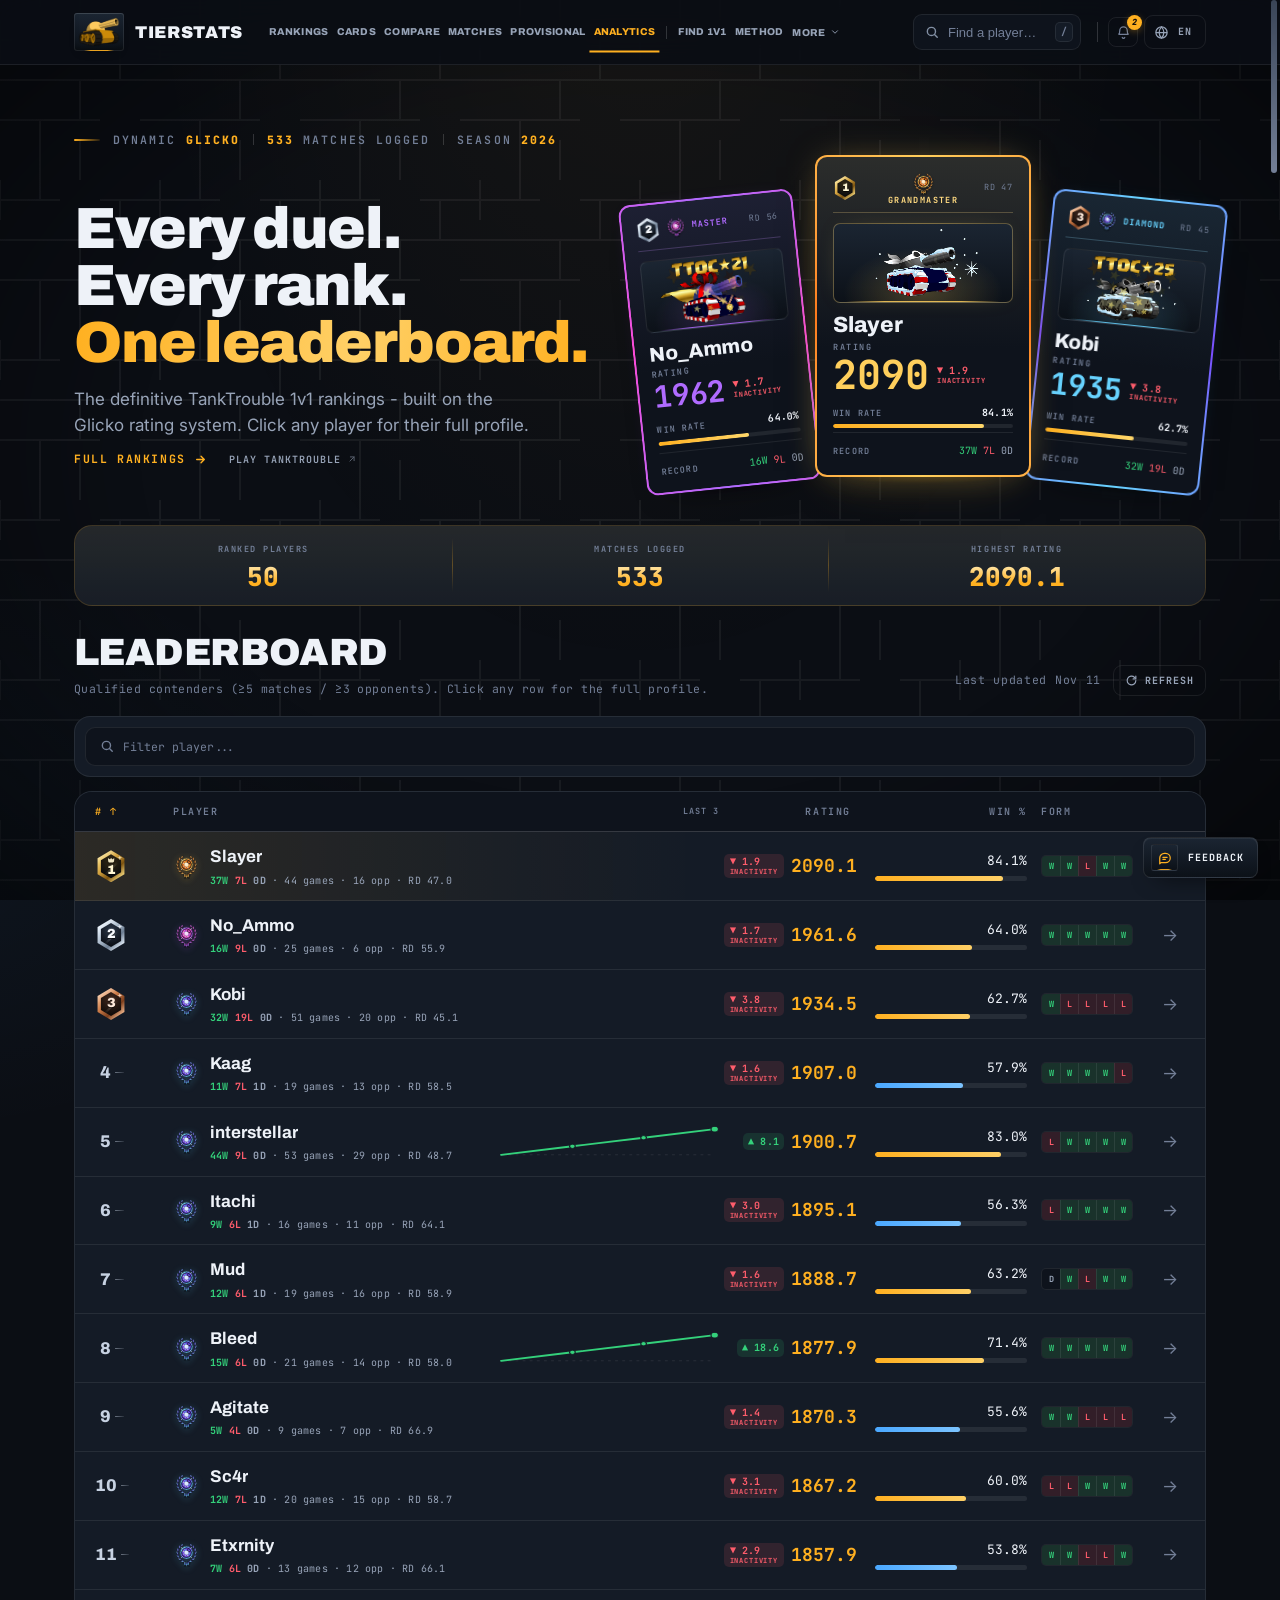
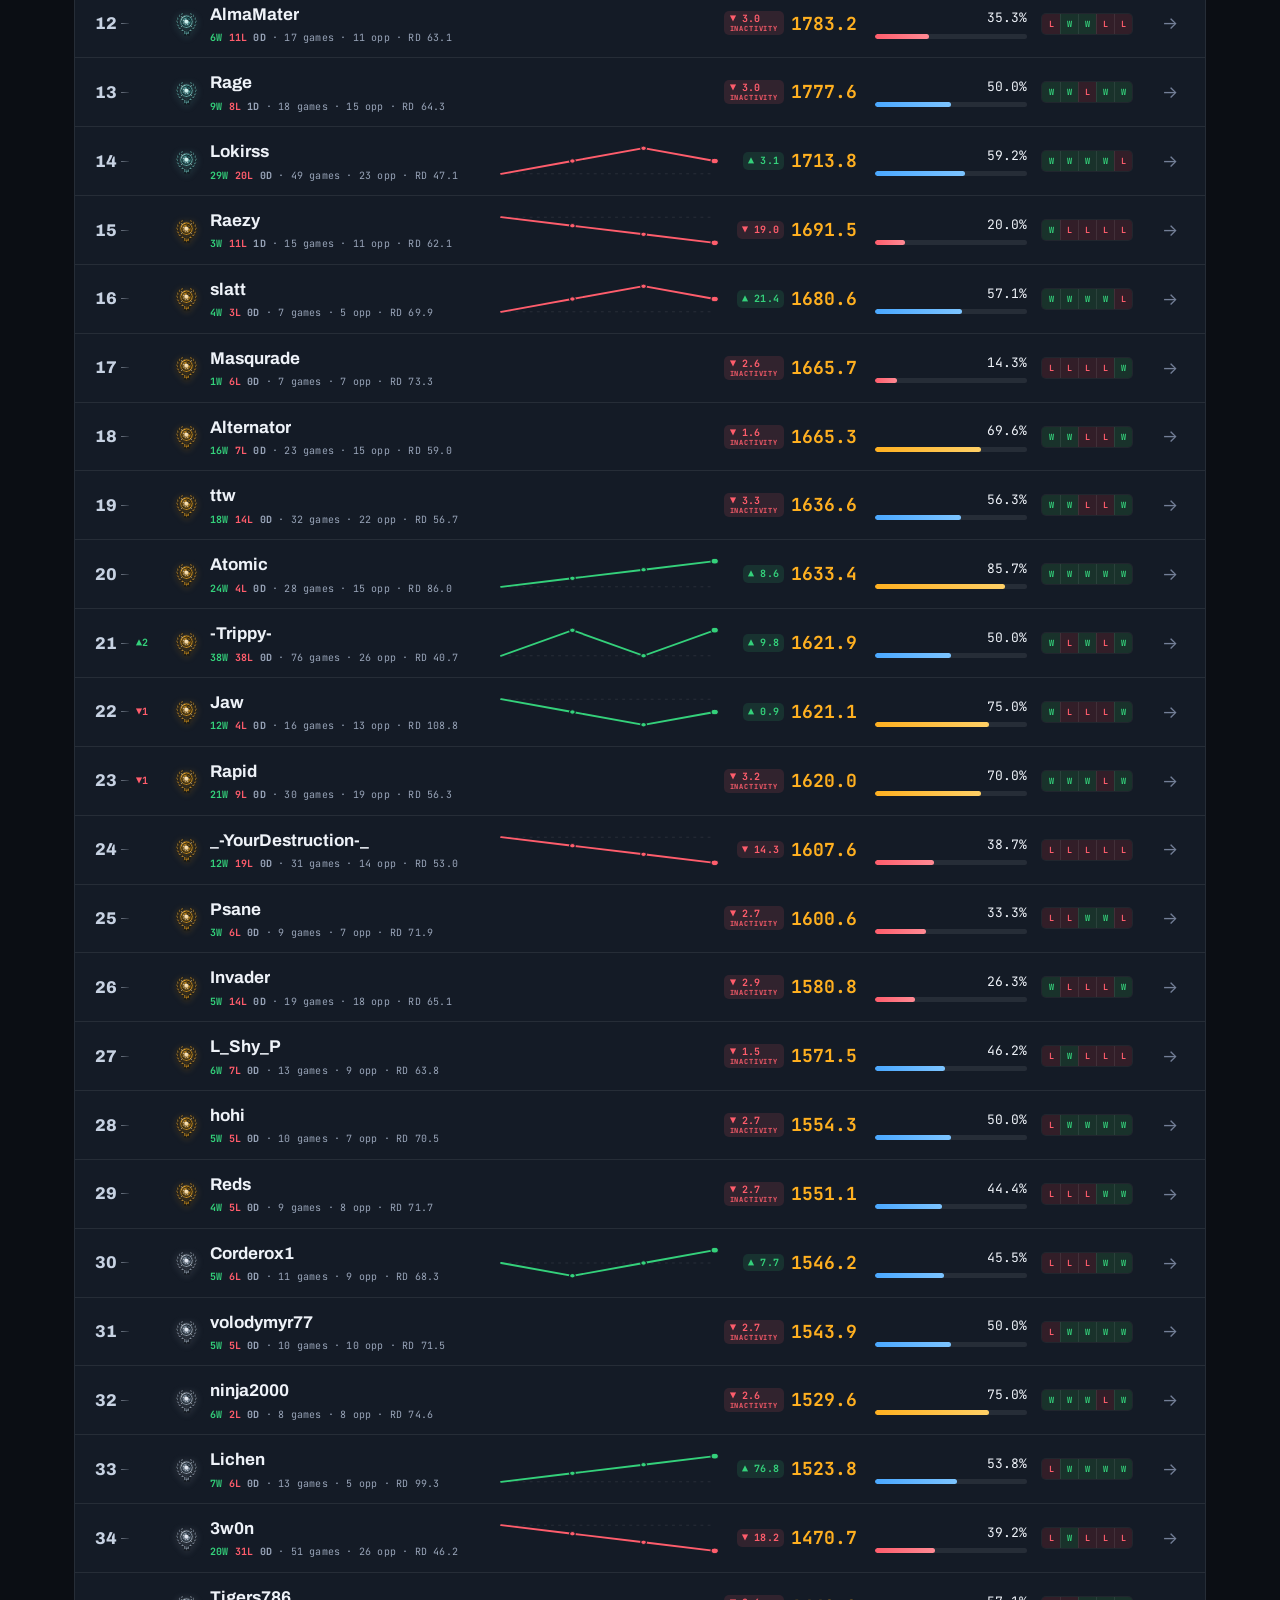
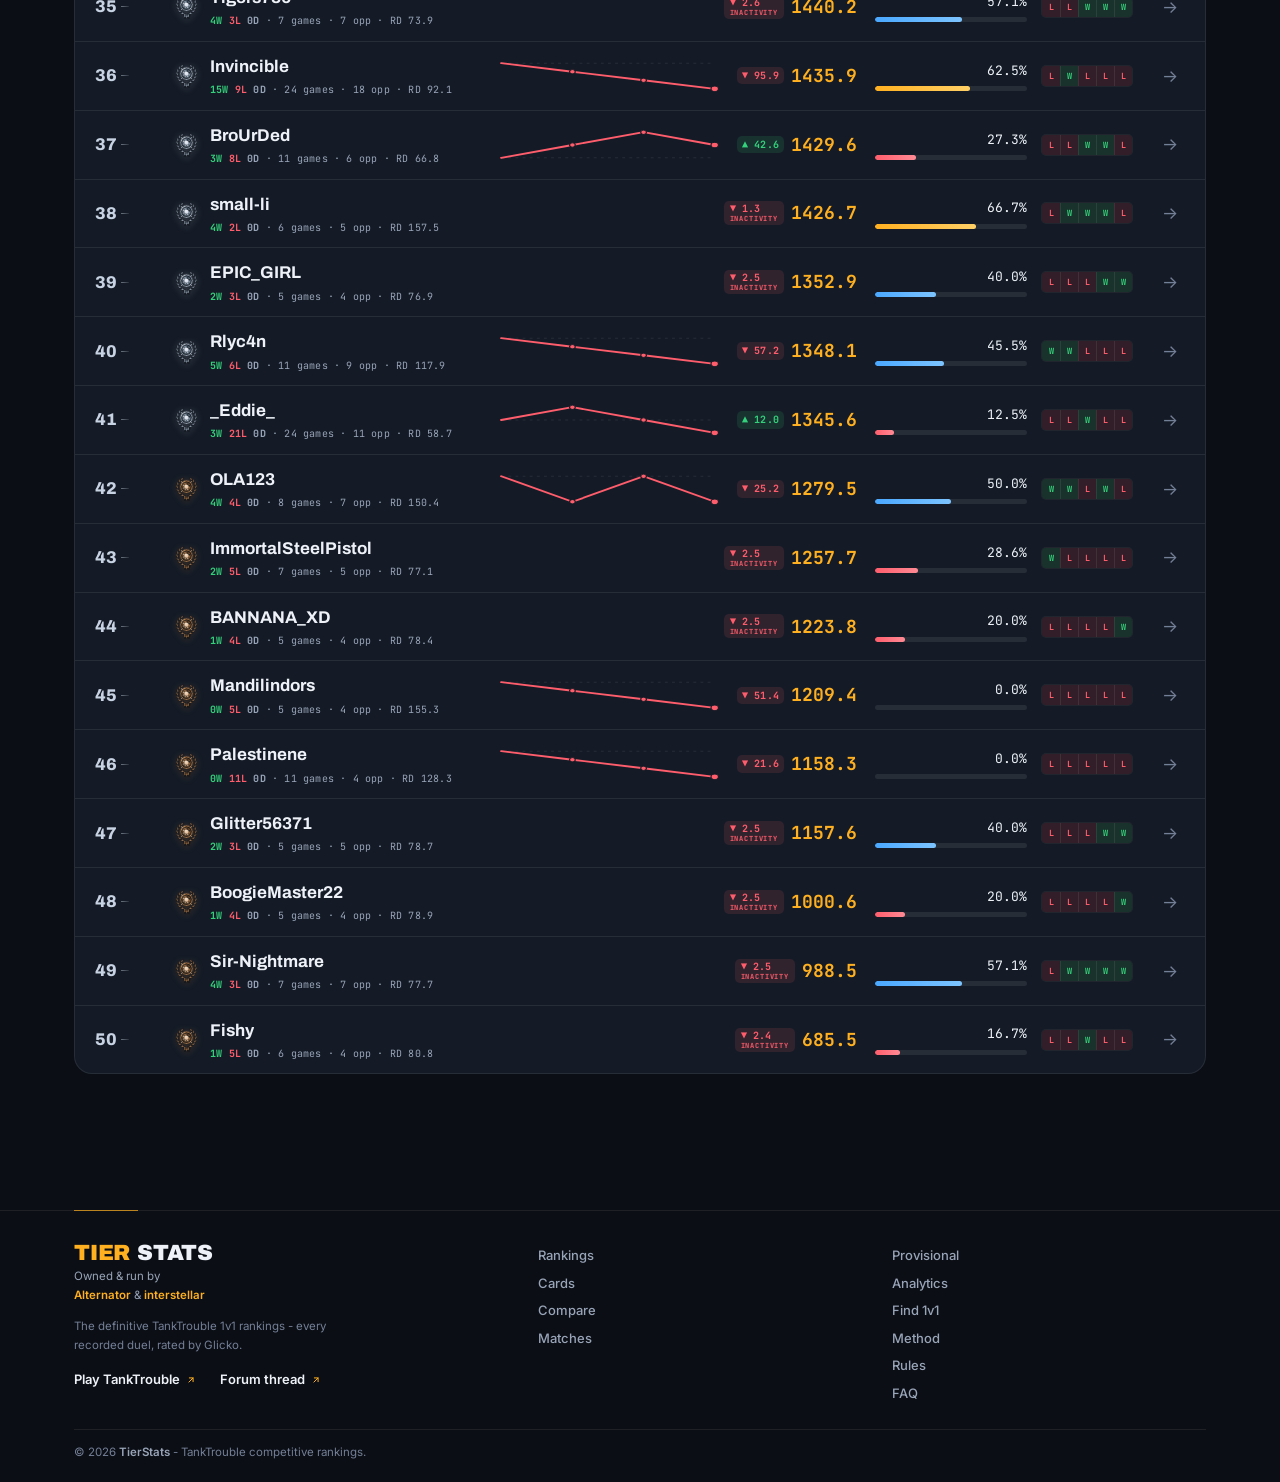
==== commit 75c1b35e: "Drop the redundant leaderboard filter chip and FIND 1V1 teaser The chip row held a single always-on " ====
--- a/analytics/index.html
+++ b/analytics/index.html
@@ -28,13 +28,13 @@
 <link rel="preconnect" href="https://fonts.googleapis.com">
 <link rel="preconnect" href="https://fonts.gstatic.com" crossorigin>
 <link href="https://fonts.googleapis.com/css2?family=Archivo:wght@600;700;800;900&family=Inter:wght@400;500;600;700&family=JetBrains+Mono:wght@400;500;600;700&family=Noto+Sans+JP:wght@400;500;600;700&family=Noto+Sans+SC:wght@400;500;600;700&display=swap" rel="stylesheet">
-<link rel="stylesheet" href="styles.css?v=20261111228000">
-<link rel="stylesheet" href="cards.css?v=20261111228000">
-<link rel="stylesheet" href="rankmove.css?v=20261111228000">
-<link rel="icon" type="image/svg+xml" href="/art/favicon.svg?v=20261111228000">
-<link rel="apple-touch-icon" href="/art/icon-192.png?v=20261111228000">
+<link rel="stylesheet" href="styles.css?v=20261111229000">
+<link rel="stylesheet" href="cards.css?v=20261111229000">
+<link rel="stylesheet" href="rankmove.css?v=20261111229000">
+<link rel="icon" type="image/svg+xml" href="/art/favicon.svg?v=20261111229000">
+<link rel="apple-touch-icon" href="/art/icon-192.png?v=20261111229000">
 <!-- installable: the same plate, the same colours, no separate icon work -->
-<link rel="manifest" href="/manifest.webmanifest?v=20261111228000">
+<link rel="manifest" href="/manifest.webmanifest?v=20261111229000">
 </head>
 <body>
 <a class="skip-link" href="#main" data-i18n="a11y.skip">Skip to content</a>
@@ -50,7 +50,7 @@
           <path fill-rule="evenodd" d="M9.2 11.4V8.6c0-.75.6-1.35 1.35-1.35h2.9c.75 0 1.35.6 1.35 1.35v2.8H9.2Zm2.8-1.5a1.05 1.05 0 1 0 0 2.1 1.05 1.05 0 0 0 0-2.1Z"/>
           <path d="M14.4 8.15h8.38c.52 0 .94.42.94.94v.42c0 .52-.42.94-.94.94H14.4V8.15Z"/>
         </svg>
-        <img class="brand-tank-img" src="/art/brand-tank.png?v=20261111228000" width="395" height="282" alt="" draggable="false">
+        <img class="brand-tank-img" src="/art/brand-tank.png?v=20261111229000" width="395" height="282" alt="" draggable="false">
       </span>
       <span class="brand-lock" aria-hidden="true"><b>TierStats</b></span>
     </a>
@@ -190,17 +190,8 @@
               <svg viewBox="0 0 24 24" fill="none" stroke="currentColor" stroke-width="2.6" stroke-linecap="round"><path d="M6 6l12 12M18 6L6 18"/></svg>
             </button>
           </div>
-          <a class="home-find-teaser" href="#/find">
-            <span data-i18n="home.findQ">Looking for a match?</span>
-            <span class="hft-cta"><span data-i18n="nav.find">Find 1v1</span>
-              <svg width="12" height="12" viewBox="0 0 24 24" fill="none" stroke="currentColor" stroke-width="2.6" aria-hidden="true"><path d="M5 12h14M13 6l6 6-6 6" stroke-linecap="round" stroke-linejoin="round"/></svg>
-            </span>
-          </a>
-        </div>
-        <div class="lb-segs" id="lb-segs" role="group" data-i18n-attr="aria-label:lb.filterPh">
-          <button class="lb-seg on" data-filter="all" aria-pressed="true"><span data-i18n="chip.all">All players</span><b id="lb-c-all">-</b></button>
-        </div>
-      </div>
+          </div>
+        </div>
 
       <div class="lb-table reveal">
         <div class="lb-head">
@@ -985,7 +976,7 @@
 <button class="to-top" id="to-top" aria-label="Back to top" title="Back to top" data-i18n-attr="aria-label:misc.toTop;title:misc.toTop">
   <svg width="15" height="15" viewBox="0 0 24 24" fill="none" stroke="currentColor" stroke-width="2.1"><path d="M6 12.5l6-6 6 6M6 18.5l6-6 6 6" stroke-linecap="round" stroke-linejoin="round"/></svg>
 </button>
-<script src="i18n.js?v=20261111228000"></script>
+<script src="i18n.js?v=20261111229000"></script>
 <script>
   /* data.js is rewritten by the sheet sync worker outside of site deploys -
      load it with a per-request cache-buster so every refresh shows the
@@ -994,12 +985,12 @@
   document.write('<script src="data.js?t=' + Date.now() + '\"><\/script>');
 </script>
 <script src="log.js?v=1794225931899"></script>
-<script src="tanks.js?v=20261111228000"></script>
-<script src="tankrender.js?v=20261111228000"></script>
-<script src="cards.js?v=20261111228000"></script>
-<script src="tourneys.js?v=20261111228000"></script>
-<script src="app.js?v=20261111228000"></script>
-<script src="rankmove.js?v=20261111228000"></script>
+<script src="tanks.js?v=20261111229000"></script>
+<script src="tankrender.js?v=20261111229000"></script>
+<script src="cards.js?v=20261111229000"></script>
+<script src="tourneys.js?v=20261111229000"></script>
+<script src="app.js?v=20261111229000"></script>
+<script src="rankmove.js?v=20261111229000"></script>
 <script>
 /* Offline board + fast repeat visits.
    The version number is this page's own asset stamp, so every publish is a new
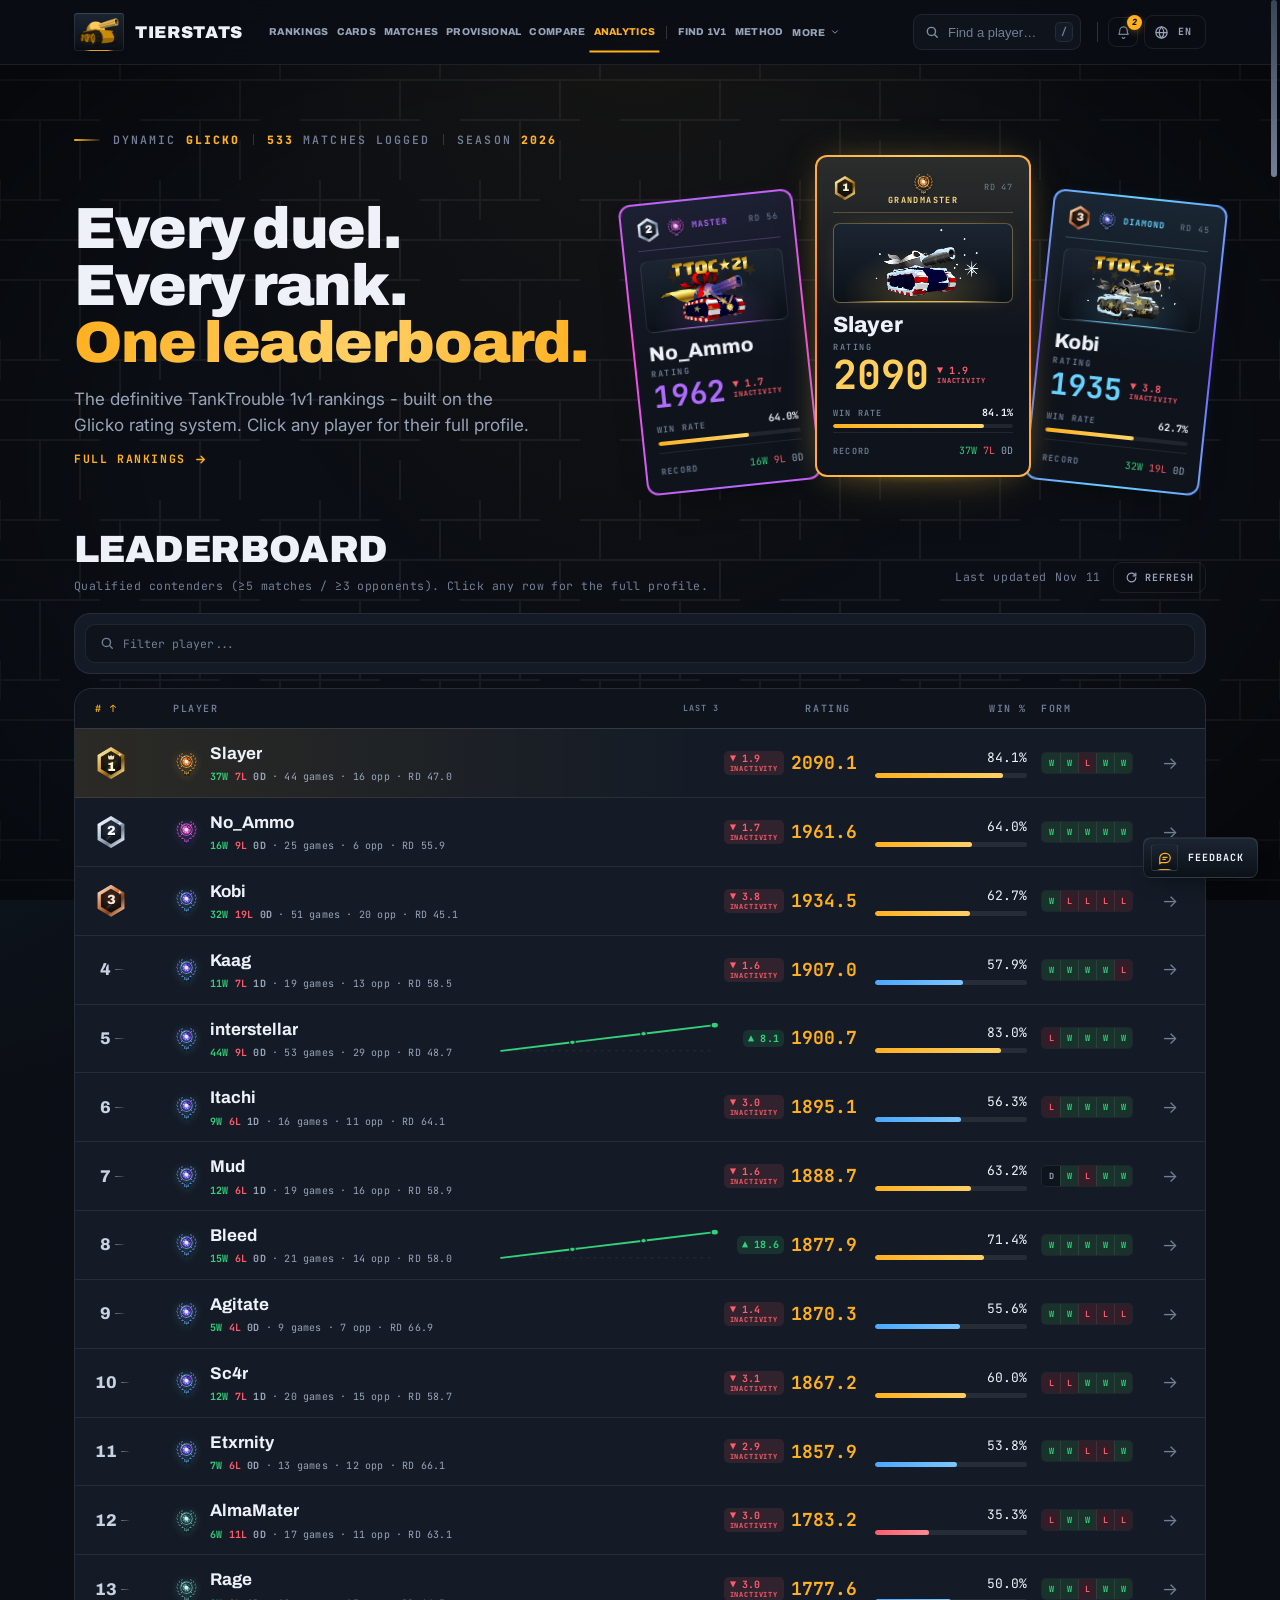
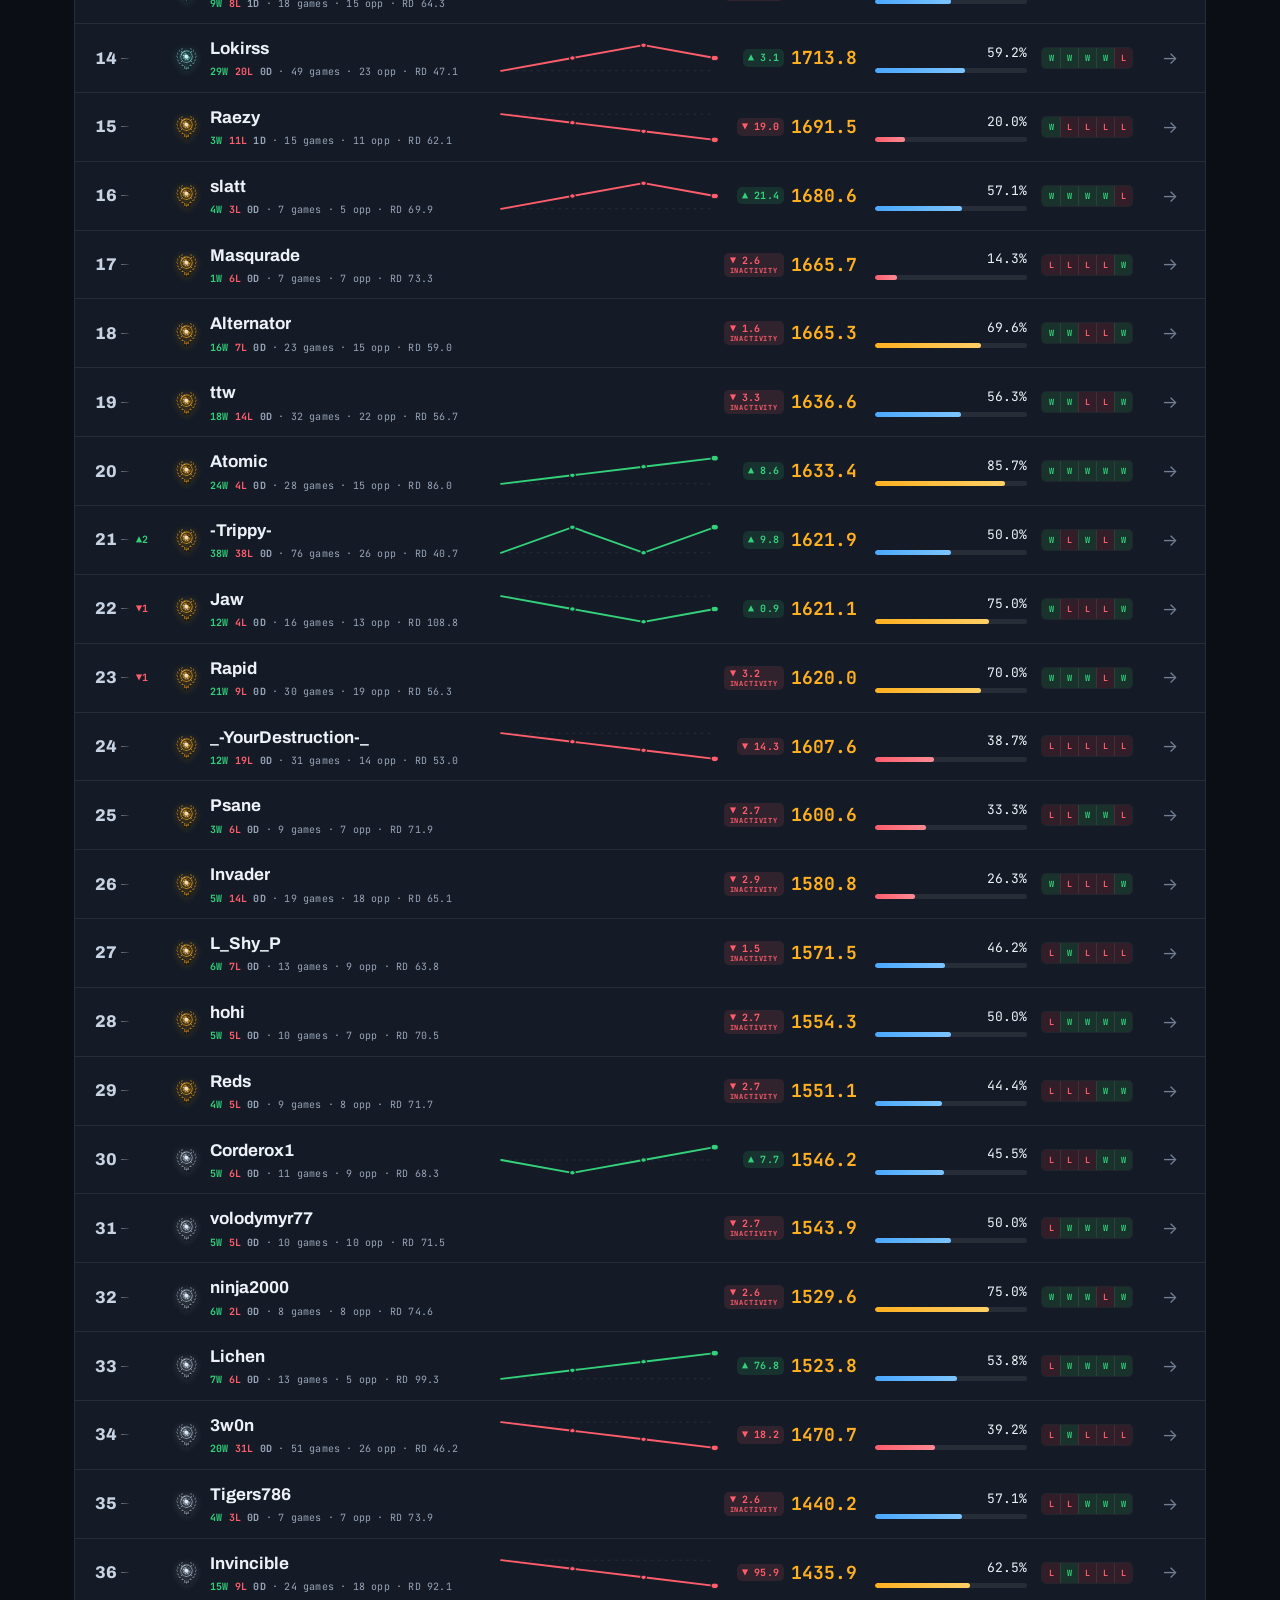
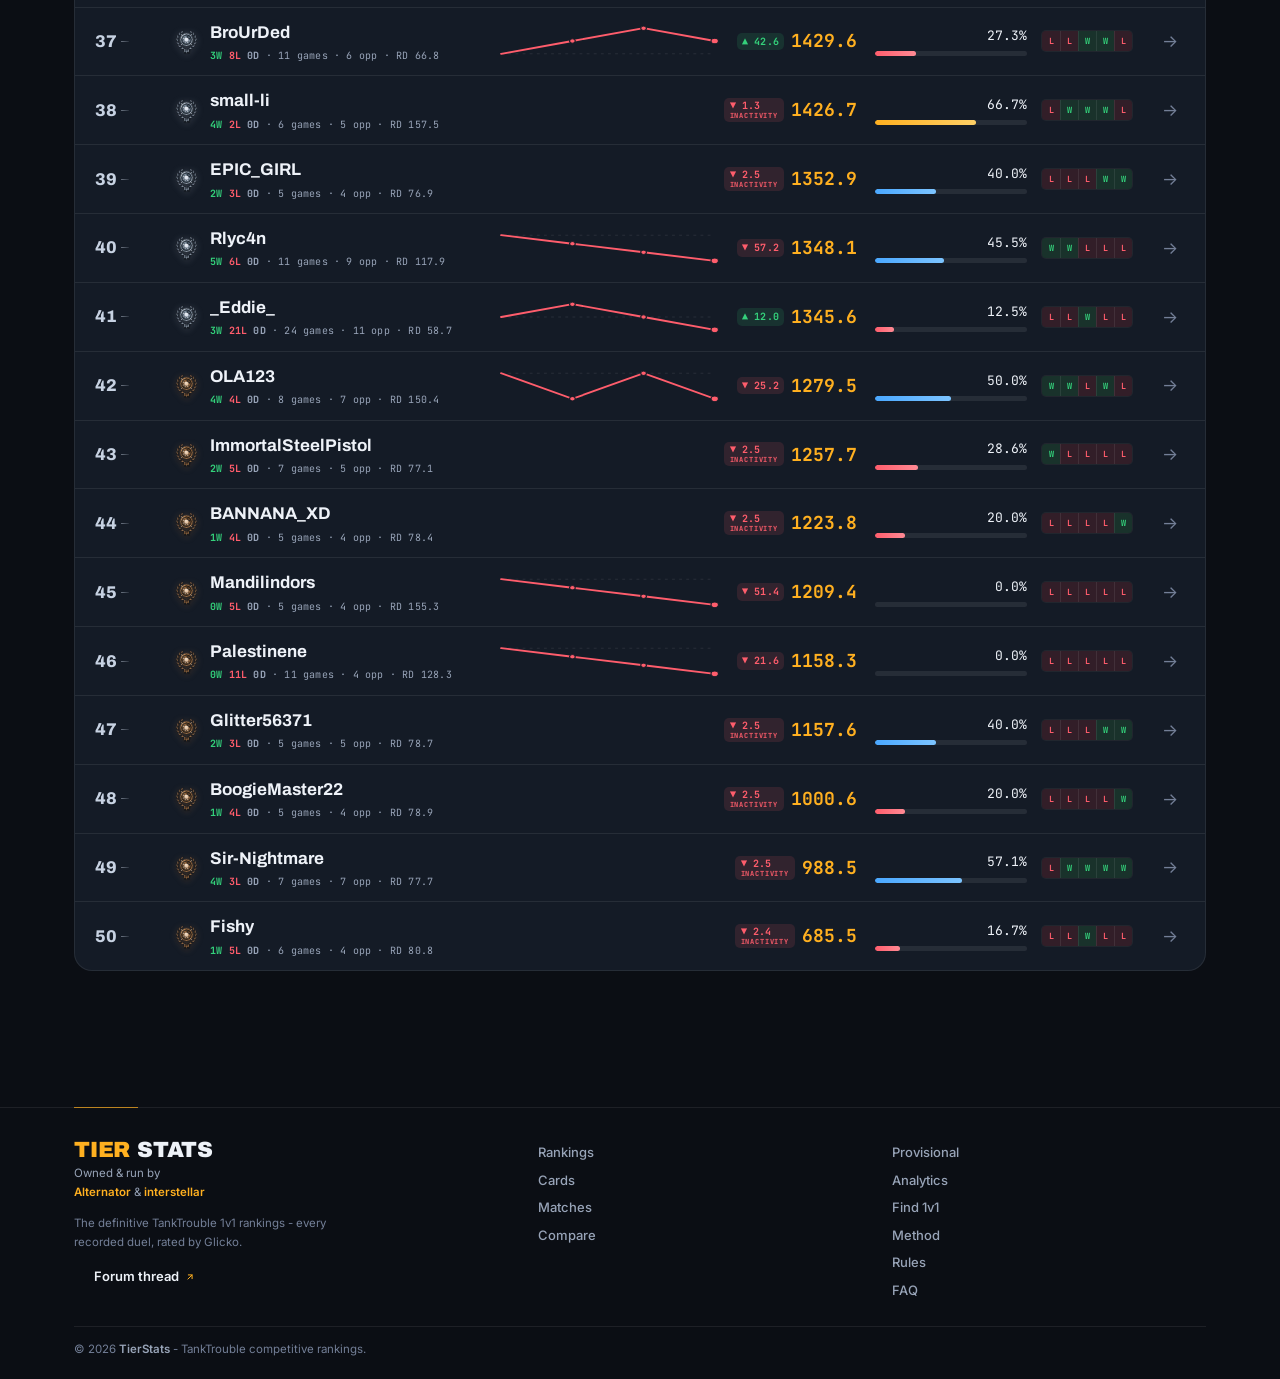
==== commit 080b9c80: "Trim home page chrome and reorder navigation Drop the three-card stat strip, the two "Play TankTroub" ====
--- a/analytics/index.html
+++ b/analytics/index.html
@@ -28,13 +28,13 @@
 <link rel="preconnect" href="https://fonts.googleapis.com">
 <link rel="preconnect" href="https://fonts.gstatic.com" crossorigin>
 <link href="https://fonts.googleapis.com/css2?family=Archivo:wght@600;700;800;900&family=Inter:wght@400;500;600;700&family=JetBrains+Mono:wght@400;500;600;700&family=Noto+Sans+JP:wght@400;500;600;700&family=Noto+Sans+SC:wght@400;500;600;700&display=swap" rel="stylesheet">
-<link rel="stylesheet" href="styles.css?v=20261111229000">
-<link rel="stylesheet" href="cards.css?v=20261111229000">
-<link rel="stylesheet" href="rankmove.css?v=20261111229000">
-<link rel="icon" type="image/svg+xml" href="/art/favicon.svg?v=20261111229000">
-<link rel="apple-touch-icon" href="/art/icon-192.png?v=20261111229000">
+<link rel="stylesheet" href="styles.css?v=20261111231000">
+<link rel="stylesheet" href="cards.css?v=20261111231000">
+<link rel="stylesheet" href="rankmove.css?v=20261111231000">
+<link rel="icon" type="image/svg+xml" href="/art/favicon.svg?v=20261111231000">
+<link rel="apple-touch-icon" href="/art/icon-192.png?v=20261111231000">
 <!-- installable: the same plate, the same colours, no separate icon work -->
-<link rel="manifest" href="/manifest.webmanifest?v=20261111229000">
+<link rel="manifest" href="/manifest.webmanifest?v=20261111231000">
 </head>
 <body>
 <a class="skip-link" href="#main" data-i18n="a11y.skip">Skip to content</a>
@@ -50,7 +50,7 @@
           <path fill-rule="evenodd" d="M9.2 11.4V8.6c0-.75.6-1.35 1.35-1.35h2.9c.75 0 1.35.6 1.35 1.35v2.8H9.2Zm2.8-1.5a1.05 1.05 0 1 0 0 2.1 1.05 1.05 0 0 0 0-2.1Z"/>
           <path d="M14.4 8.15h8.38c.52 0 .94.42.94.94v.42c0 .52-.42.94-.94.94H14.4V8.15Z"/>
         </svg>
-        <img class="brand-tank-img" src="/art/brand-tank.png?v=20261111229000" width="395" height="282" alt="" draggable="false">
+        <img class="brand-tank-img" src="/art/brand-tank.png?v=20261111231000" width="395" height="282" alt="" draggable="false">
       </span>
       <span class="brand-lock" aria-hidden="true"><b>TierStats</b></span>
     </a>
@@ -58,9 +58,9 @@
       <span class="nav-glide" id="nav-glide"></span>
       <a href="#/" data-i18n="nav.rankings">Rankings</a>
       <a href="#/cards" data-i18n="nav.cards">Cards</a>
-      <a href="#/compare" data-i18n="nav.compare">Compare</a>
       <a href="#/matches" data-i18n="nav.matches">Matches</a>
       <a href="#/roster" data-i18n="nav.roster">Provisional</a>
+      <a href="#/compare" data-i18n="nav.compare">Compare</a>
       <a href="#/analytics" data-i18n="nav.analytics">Analytics</a>
       <i class="nav-div" aria-hidden="true"></i>
       <a href="#/find" data-i18n="nav.find">Find 1v1</a>
@@ -106,9 +106,9 @@
 <nav class="mnav" id="mnav" aria-label="Site sections" data-i18n-attr="aria-label:foot.sections">
   <a href="#/" data-i18n="nav.rankings">Rankings</a>
   <a href="#/cards" data-i18n="nav.cards">Cards</a>
-  <a href="#/compare" data-i18n="nav.compare">Compare</a>
   <a href="#/matches" data-i18n="nav.matches">Matches</a>
   <a href="#/roster" data-i18n="nav.roster">Roster</a>
+  <a href="#/compare" data-i18n="nav.compare">Compare</a>
   <a href="#/analytics" data-i18n="nav.analytics">Analytics</a>
   <a href="#/find" data-i18n="nav.find">Find 1v1</a>
   <a href="#/method" data-i18n="nav.method">Method</a>
@@ -137,10 +137,7 @@
             <a class="section-link hero-link" href="#full-rankings"><span data-i18n="home.fullRankings">Full rankings</span>
               <svg width="13" height="13" viewBox="0 0 24 24" fill="none" stroke="currentColor" stroke-width="2.6"><path d="M5 12h14M13 6l6 6-6 6" stroke-linecap="round" stroke-linejoin="round"/></svg>
             </a>
-            <a class="hero-play" href="https://tanktrouble.com/" target="_blank" rel="noopener noreferrer"><span data-i18n="site.playTT">Play TankTrouble</span>
-              <svg class="ext-ico" width="10" height="10" viewBox="0 0 24 24" fill="none" stroke="currentColor" stroke-width="2.4" aria-hidden="true" focusable="false"><path d="M7 17 17 7M8 7h9v9" stroke-linecap="round" stroke-linejoin="round"/></svg>
-            </a>
-          </div>
+            </div>
         </div>
         <div class="hero-cards">
           <div class="fan-cap">
@@ -156,13 +153,7 @@
           </div>
         </div>
       </div>
-      <section class="stat-strip anim" id="stat-strip">
-        <div class="stat-card"><div class="skeleton sk-line" style="width:58%"></div><div class="skeleton sk-line sk-big" style="width:42%"></div></div>
-        <div class="stat-card"><div class="skeleton sk-line" style="width:58%"></div><div class="skeleton sk-line sk-big" style="width:42%"></div></div>
-        <div class="stat-card"><div class="skeleton sk-line" style="width:58%"></div><div class="skeleton sk-line sk-big" style="width:42%"></div></div>
-        <div class="stat-card"><div class="skeleton sk-line" style="width:58%"></div><div class="skeleton sk-line sk-big" style="width:42%"></div></div>
       </section>
-    </section>
 
     <section class="anim" id="full-rankings">
       <div class="section-head reveal">
@@ -821,9 +812,6 @@
         <a class="foot-logo" href="#/" aria-label="TierStats"><span class="foot-logo-11">Tier</span><span class="foot-logo-word">Stats</span></a>
         <p class="foot-owner-line" data-i18n-html="foot.owned">Owned &amp; run by <a class="foot-owner" href="#/player/Alternator">Alternator</a> &amp; <a class="foot-owner" href="#/player/interstellar">interstellar</a></p>
         <p class="foot-tagline" data-i18n="foot.tagline">The definitive TankTrouble 1v1 rankings - every recorded duel, rated by Glicko.</p>
-        <a class="foot-play" href="https://tanktrouble.com/" target="_blank" rel="noopener noreferrer"><span data-i18n="site.playTT">Play TankTrouble</span>
-          <svg class="ext-ico" width="10" height="10" viewBox="0 0 24 24" fill="none" stroke="currentColor" stroke-width="2.4" aria-hidden="true" focusable="false"><path d="M7 17 17 7M8 7h9v9" stroke-linecap="round" stroke-linejoin="round"/></svg>
-        </a>
         <a class="foot-forum" href="https://tanktrouble.com/forum?threadId=475409" target="_blank" rel="noopener noreferrer"><span data-i18n="site.forumThread">Forum thread</span>
           <svg class="ext-ico" width="10" height="10" viewBox="0 0 24 24" fill="none" stroke="currentColor" stroke-width="2.4" aria-hidden="true" focusable="false"><path d="M7 17 17 7M8 7h9v9" stroke-linecap="round" stroke-linejoin="round"/></svg>
         </a>
@@ -831,8 +819,8 @@
       <nav class="foot-col" aria-label="Site pages" data-i18n-attr="aria-label:foot.sitePages">
         <a href="#/" data-i18n="nav.rankings">Rankings</a>
         <a href="#/cards" data-i18n="nav.cards">Cards</a>
+        <a href="#/matches" data-i18n="nav.matches">Matches</a>
         <a href="#/compare" data-i18n="nav.compare">Compare</a>
-        <a href="#/matches" data-i18n="nav.matches">Matches</a>
       </nav>
       <nav class="foot-col" aria-label="League pages" data-i18n-attr="aria-label:foot.leaguePages">
         <a href="#/roster" data-i18n="nav.roster">Provisional</a>
@@ -976,7 +964,7 @@
 <button class="to-top" id="to-top" aria-label="Back to top" title="Back to top" data-i18n-attr="aria-label:misc.toTop;title:misc.toTop">
   <svg width="15" height="15" viewBox="0 0 24 24" fill="none" stroke="currentColor" stroke-width="2.1"><path d="M6 12.5l6-6 6 6M6 18.5l6-6 6 6" stroke-linecap="round" stroke-linejoin="round"/></svg>
 </button>
-<script src="i18n.js?v=20261111229000"></script>
+<script src="i18n.js?v=20261111231000"></script>
 <script>
   /* data.js is rewritten by the sheet sync worker outside of site deploys -
      load it with a per-request cache-buster so every refresh shows the
@@ -985,12 +973,12 @@
   document.write('<script src="data.js?t=' + Date.now() + '\"><\/script>');
 </script>
 <script src="log.js?v=1794225931899"></script>
-<script src="tanks.js?v=20261111229000"></script>
-<script src="tankrender.js?v=20261111229000"></script>
-<script src="cards.js?v=20261111229000"></script>
-<script src="tourneys.js?v=20261111229000"></script>
-<script src="app.js?v=20261111229000"></script>
-<script src="rankmove.js?v=20261111229000"></script>
+<script src="tanks.js?v=20261111231000"></script>
+<script src="tankrender.js?v=20261111231000"></script>
+<script src="cards.js?v=20261111231000"></script>
+<script src="tourneys.js?v=20261111231000"></script>
+<script src="app.js?v=20261111231000"></script>
+<script src="rankmove.js?v=20261111231000"></script>
 <script>
 /* Offline board + fast repeat visits.
    The version number is this page's own asset stamp, so every publish is a new
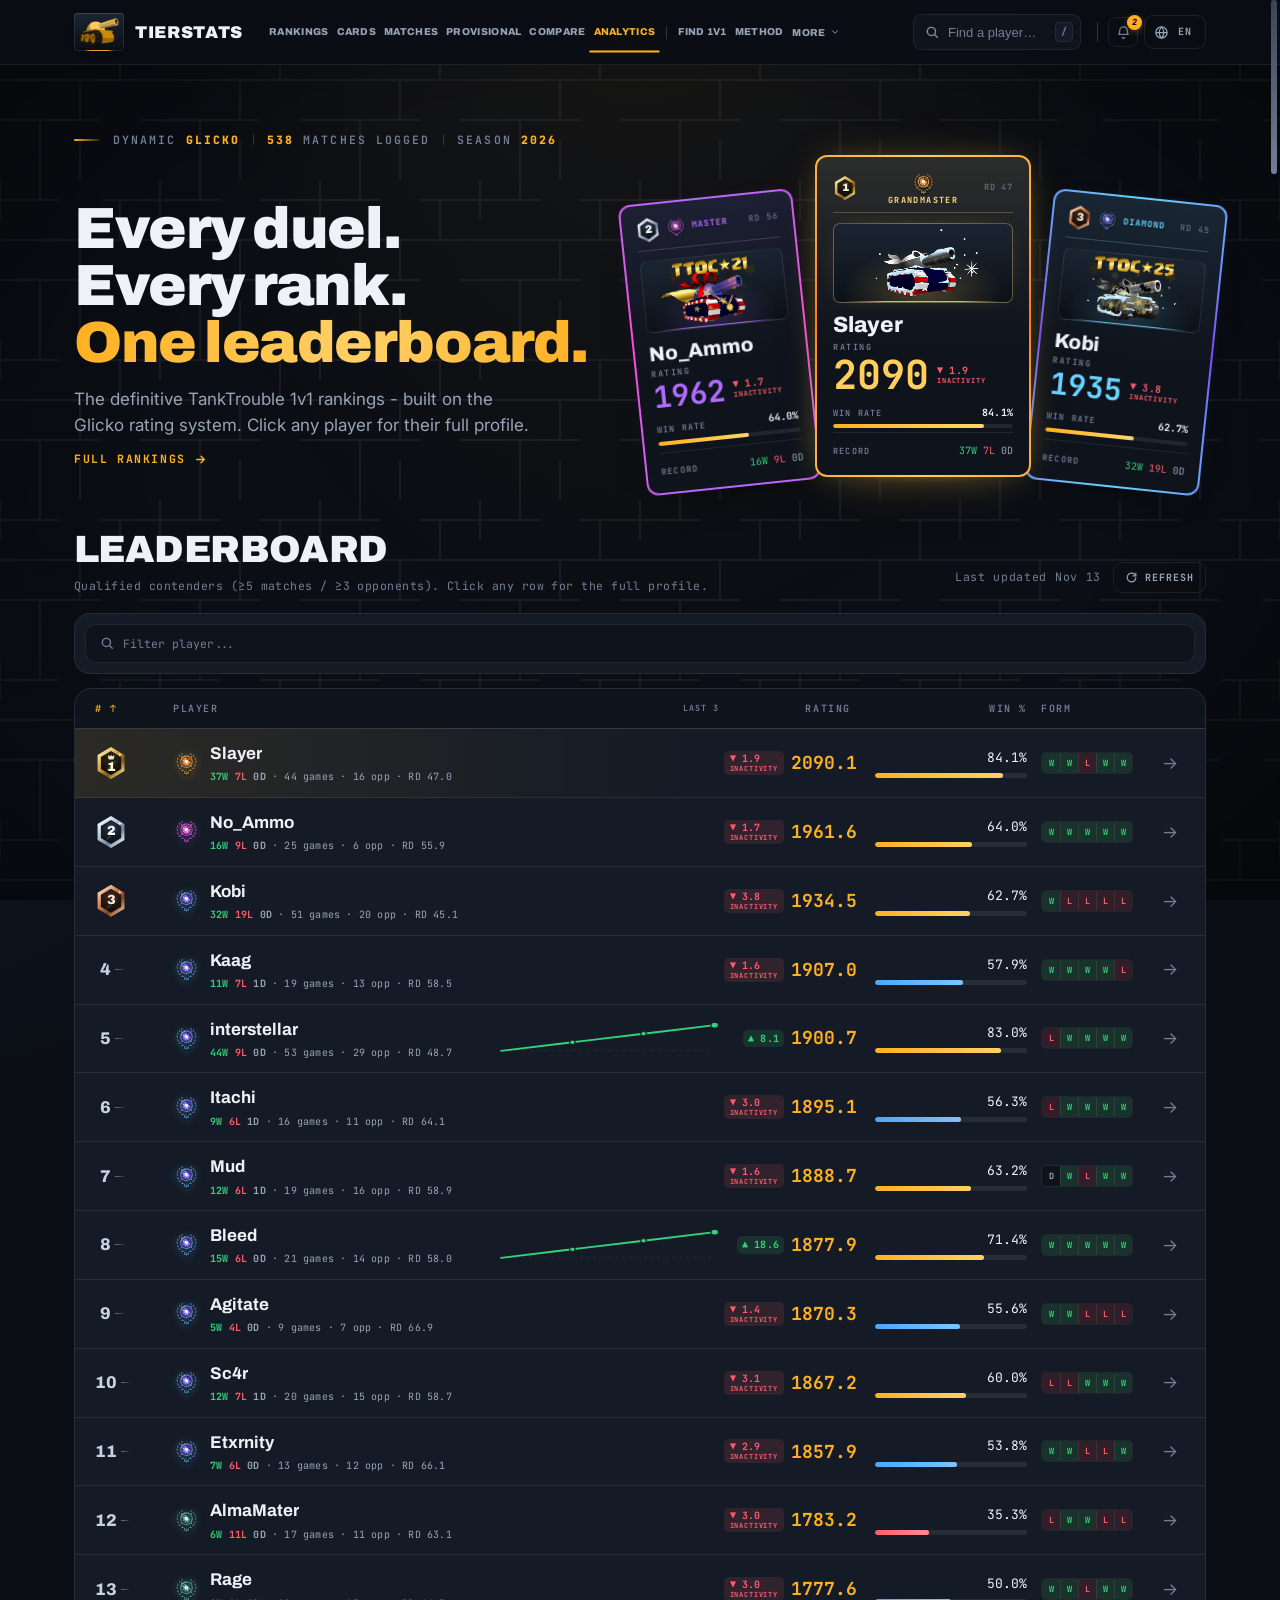
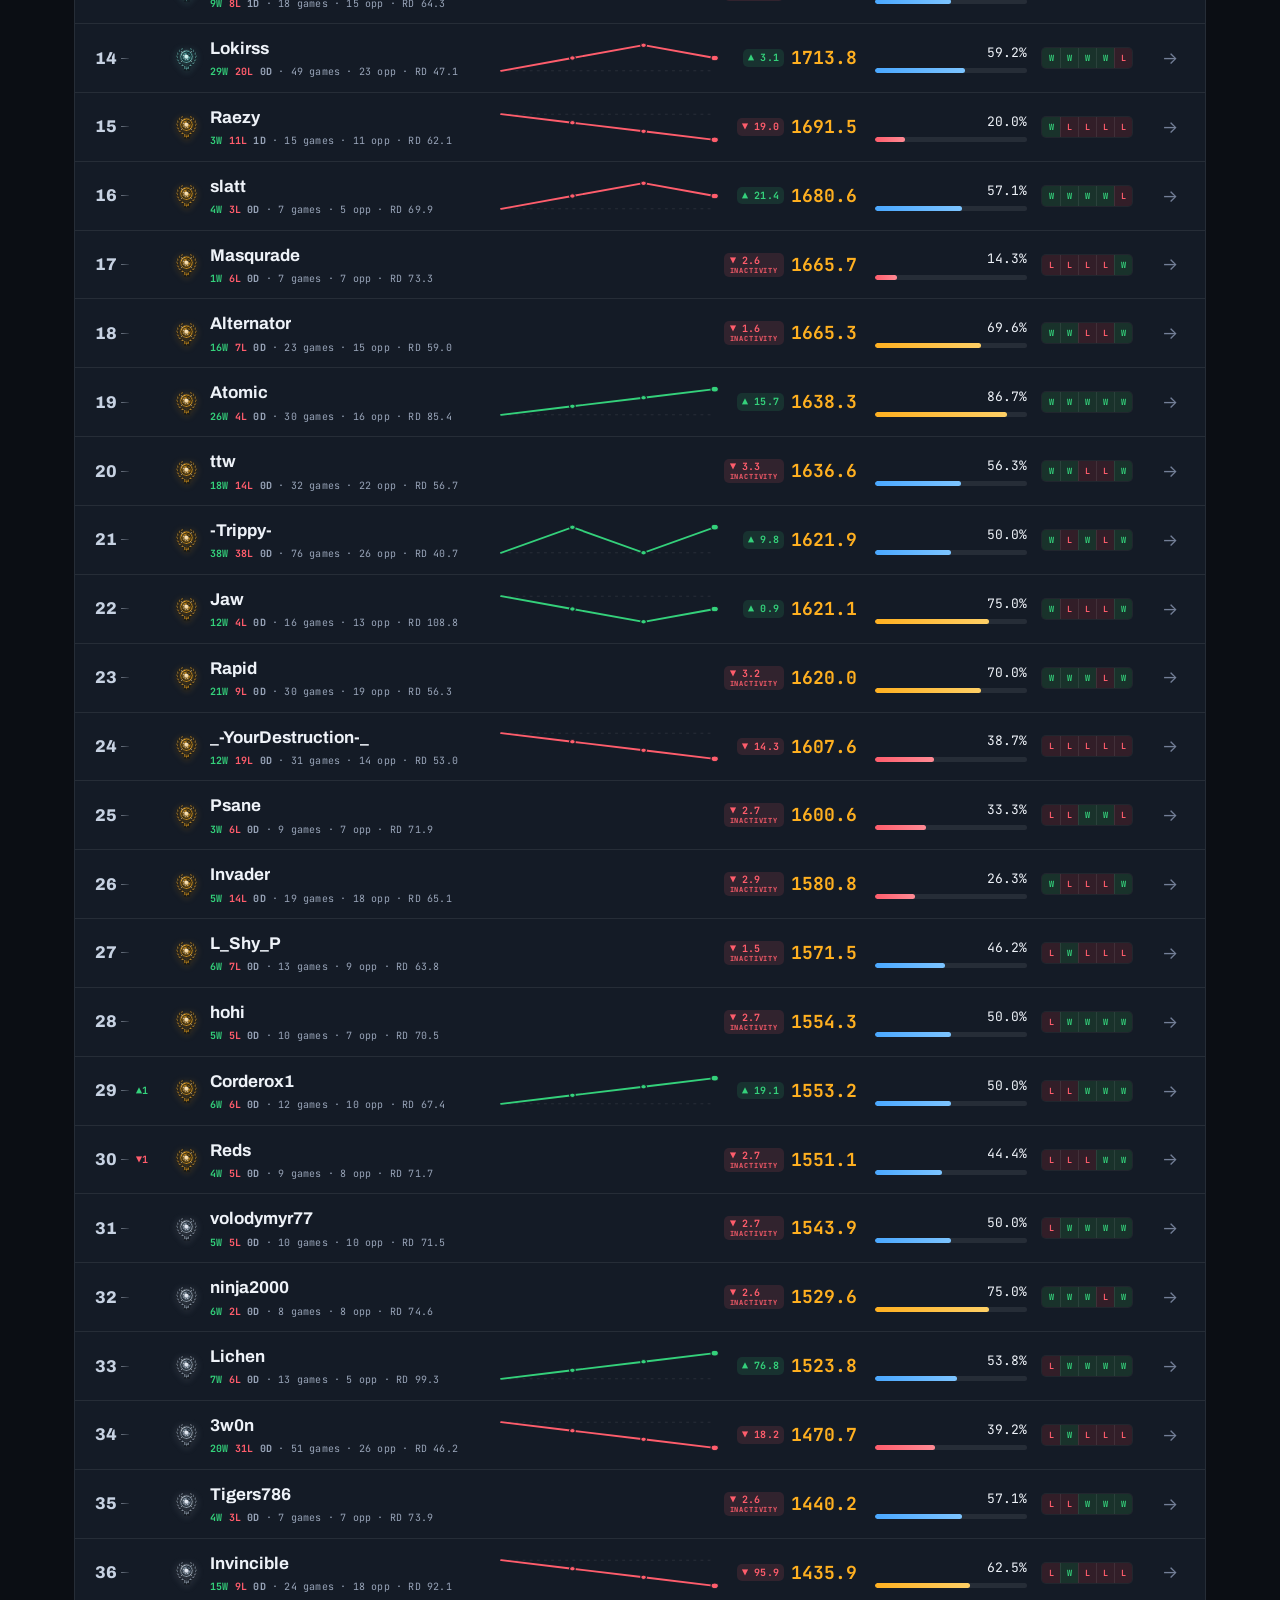
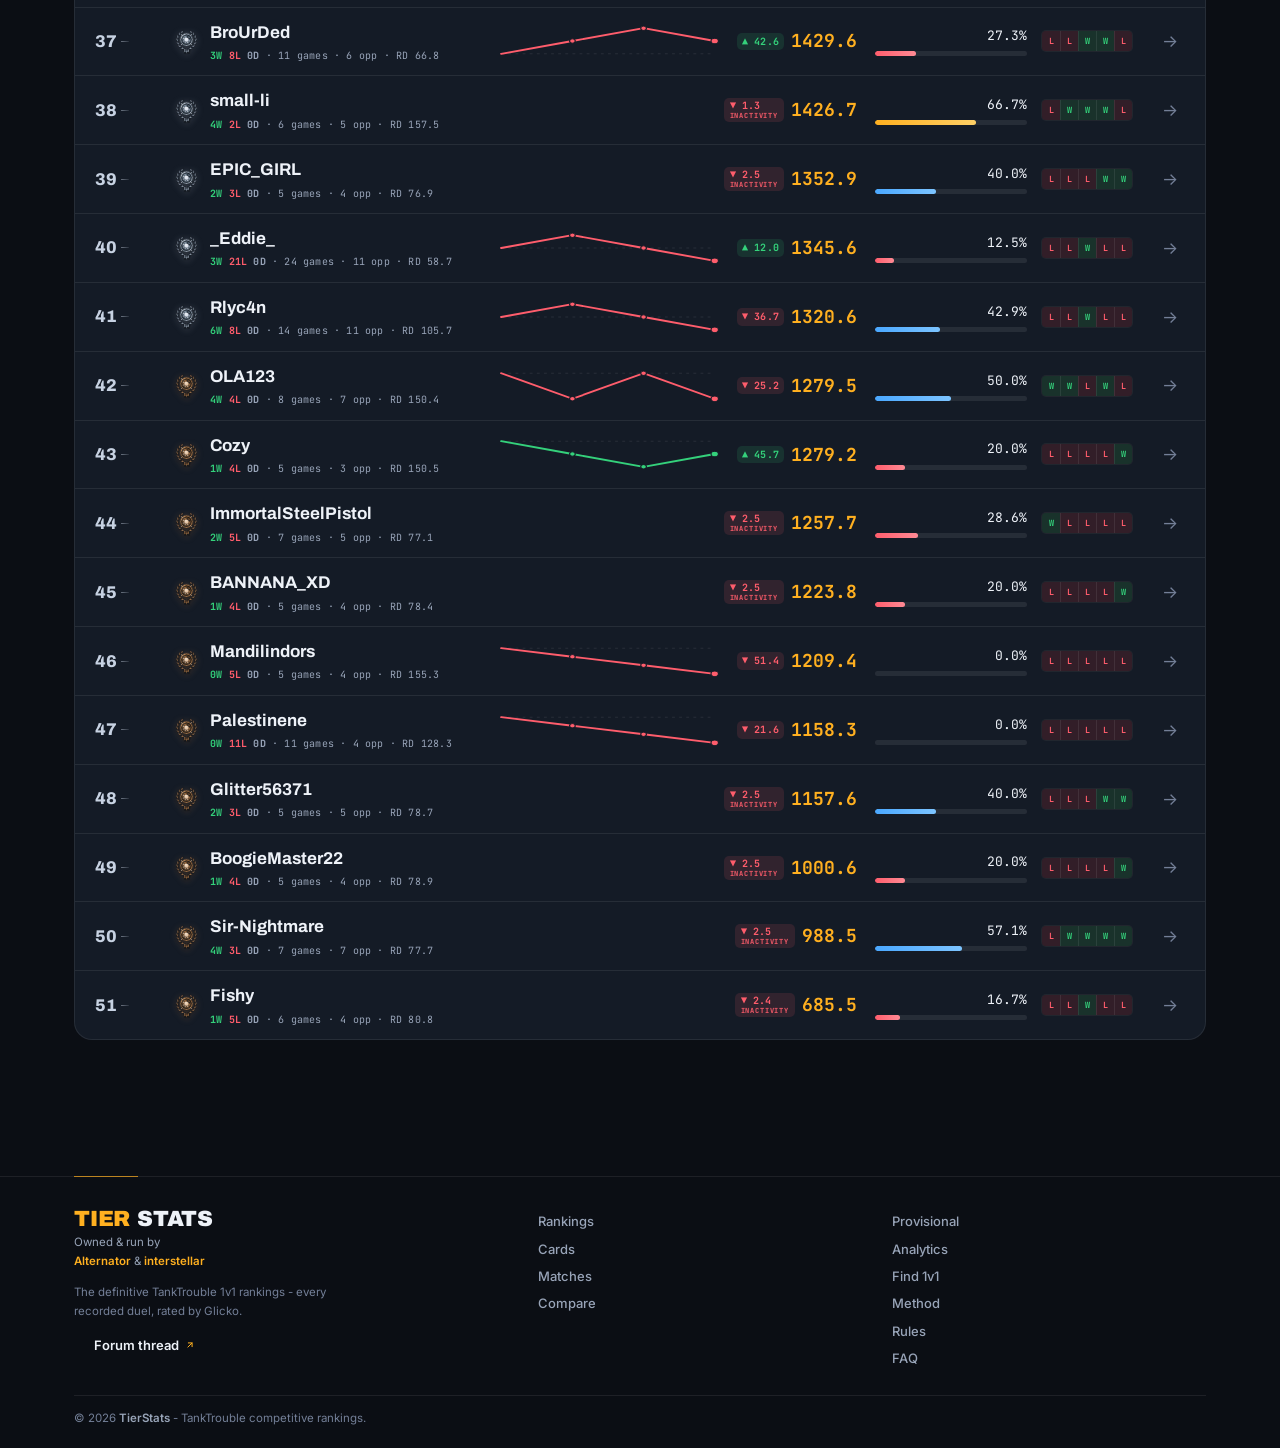
==== commit 0a3fbb07: "Remove the public feedback widget The floating Feedback button, its modal and the FAQ "Send feedback" ====
--- a/analytics/index.html
+++ b/analytics/index.html
@@ -28,13 +28,13 @@
 <link rel="preconnect" href="https://fonts.googleapis.com">
 <link rel="preconnect" href="https://fonts.gstatic.com" crossorigin>
 <link href="https://fonts.googleapis.com/css2?family=Archivo:wght@600;700;800;900&family=Inter:wght@400;500;600;700&family=JetBrains+Mono:wght@400;500;600;700&family=Noto+Sans+JP:wght@400;500;600;700&family=Noto+Sans+SC:wght@400;500;600;700&display=swap" rel="stylesheet">
-<link rel="stylesheet" href="styles.css?v=20261111231000">
-<link rel="stylesheet" href="cards.css?v=20261111231000">
-<link rel="stylesheet" href="rankmove.css?v=20261111231000">
-<link rel="icon" type="image/svg+xml" href="/art/favicon.svg?v=20261111231000">
-<link rel="apple-touch-icon" href="/art/icon-192.png?v=20261111231000">
+<link rel="stylesheet" href="styles.css?v=20261111232000">
+<link rel="stylesheet" href="cards.css?v=20261111232000">
+<link rel="stylesheet" href="rankmove.css?v=20261111232000">
+<link rel="icon" type="image/svg+xml" href="/art/favicon.svg?v=20261111232000">
+<link rel="apple-touch-icon" href="/art/icon-192.png?v=20261111232000">
 <!-- installable: the same plate, the same colours, no separate icon work -->
-<link rel="manifest" href="/manifest.webmanifest?v=20261111231000">
+<link rel="manifest" href="/manifest.webmanifest?v=20261111232000">
 </head>
 <body>
 <a class="skip-link" href="#main" data-i18n="a11y.skip">Skip to content</a>
@@ -50,7 +50,7 @@
           <path fill-rule="evenodd" d="M9.2 11.4V8.6c0-.75.6-1.35 1.35-1.35h2.9c.75 0 1.35.6 1.35 1.35v2.8H9.2Zm2.8-1.5a1.05 1.05 0 1 0 0 2.1 1.05 1.05 0 0 0 0-2.1Z"/>
           <path d="M14.4 8.15h8.38c.52 0 .94.42.94.94v.42c0 .52-.42.94-.94.94H14.4V8.15Z"/>
         </svg>
-        <img class="brand-tank-img" src="/art/brand-tank.png?v=20261111231000" width="395" height="282" alt="" draggable="false">
+        <img class="brand-tank-img" src="/art/brand-tank.png?v=20261111232000" width="395" height="282" alt="" draggable="false">
       </span>
       <span class="brand-lock" aria-hidden="true"><b>TierStats</b></span>
     </a>
@@ -566,14 +566,7 @@
           <div class="fq-list" id="faq-list"></div>
         </div>
       </div>
-      <aside class="fq-side">
-        <section class="panel fq-help-panel reveal">
-          <h2 data-i18n="faq.stuck">Still stuck on something?</h2>
-          <p data-i18n="faq.stuckBody">Send us a message - the team reads every one and you can check back for a reply.</p>
-          <button class="btn btn-primary" id="faq-feedback-btn" data-i18n="faq.sendBtn">Send feedback</button>
-        </section>
-      </aside>
-    </div>
+      </div>
   </div>
 </main>
 
@@ -659,89 +652,6 @@
 
 
 <!-- ======================= FEEDBACK ======================= -->
-<button class="fab" id="fab-feedback" aria-label="Feedback" title="Feedback" aria-haspopup="dialog" data-i18n-attr="aria-label:fab.feedback;title:fab.feedback">
-  <span class="fab-ico" aria-hidden="true"><svg width="16" height="16" viewBox="0 0 24 24" fill="none" stroke="currentColor" stroke-width="2.1"><path d="M21 12a8 8 0 0 1-8 8H5l-2 2V12a8 8 0 0 1 8-8h2a8 8 0 0 1 8 8Z" stroke-linejoin="round"/><path d="M8.5 11h7M8.5 14.5h4" stroke-linecap="round"/></svg></span>
-  <span data-i18n="fab.feedback">Feedback</span>
-</button>
-
-<div class="fb-overlay" id="fb-overlay" aria-hidden="true" inert>
-  <div class="fb-modal" role="dialog" aria-modal="true" aria-labelledby="fb-title">
-    <button class="fb-close" id="fb-close" aria-label="Close" data-i18n-attr="aria-label:fb.close"><svg width="13" height="13" viewBox="0 0 24 24" fill="none" stroke="currentColor" stroke-width="2.6" stroke-linecap="round" aria-hidden="true"><path d="M6 6l12 12M18 6 6 18"/></svg></button>
-    <div class="fb-view" id="fb-view-form">
-      <div class="fb-head">
-        <span class="fb-head-ico" aria-hidden="true"><svg viewBox="0 0 24 24" fill="none" stroke="currentColor" stroke-width="1.9"><path d="M21 12a8 8 0 0 1-8 8H5l-2 2V12a8 8 0 0 1 8-8h2a8 8 0 0 1 8 8Z" stroke-linejoin="round"/><path d="M8.5 11h7M8.5 14.5h4" stroke-linecap="round"/></svg></span>
-        <div class="fb-head-txt">
-          <div class="fb-kicker" data-i18n="fb.kicker">Talk to the team</div>
-          <h2 class="fb-title" id="fb-title" data-i18n-html="fb.title">Send us your <span class="gold">feedback</span></h2>
-          <p class="fb-sub" data-i18n="fb.sub">Bug report, idea, question or a shout-out - every message is read by a human.</p>
-        </div>
-      </div>
-      <div class="fb-tabs" role="tablist" aria-label="Feedback options">
-        <button class="fb-tab on" id="fb-tab-send" role="tab" aria-selected="true" aria-controls="fb-pane-send" data-i18n="fb.tabSend">Send a message</button>
-        <button class="fb-tab" id="fb-tab-check" role="tab" aria-selected="false" aria-controls="fb-pane-check" data-i18n="fb.tabCheck">Check a reply</button>
-      </div>
-      <div class="fb-pane" id="fb-pane-send" role="tabpanel" aria-labelledby="fb-tab-send">
-        <div class="fb-grid">
-          <div class="fb-field">
-            <label for="fb-name"><span data-i18n="fb.name">Name</span> <span class="opt" data-i18n="fb.optional">optional</span></label>
-            <input id="fb-name" maxlength="60" placeholder="What should we call you?" data-i18n-attr="placeholder:fb.namePh" autocomplete="off">
-          </div>
-          <div class="fb-field">
-            <label for="fb-contact"><span data-i18n="fb.contact">Email or Discord</span> <span class="opt" data-i18n="fb.optional">optional</span></label>
-            <input id="fb-contact" maxlength="120" placeholder="you@example.com" data-i18n-attr="placeholder:fb.contactPh" autocomplete="off">
-          </div>
-        </div>
-        <div class="fb-field fb-field-msg">
-          <label for="fb-msg" data-i18n="fb.message">Your message</label>
-          <textarea id="fb-msg" maxlength="2000" rows="5" placeholder="Type your message…" data-i18n-attr="placeholder:fb.msgPh"></textarea>
-          <div class="fb-count"><span id="fb-count-n">0</span> / 2000</div>
-        </div>
-        <button class="btn btn-primary fb-send" id="fb-send">
-          <span class="lbl" data-i18n="fb.send">Send message</span>
-          <span class="spin" aria-hidden="true"></span>
-        </button>
-        <p class="fb-foot"><svg width="12" height="12" viewBox="0 0 24 24" fill="none" stroke="currentColor" stroke-width="2" aria-hidden="true"><rect x="4.5" y="10" width="15" height="10" rx="2.5"/><path d="M8 10V7.5a4 4 0 0 1 8 0V10" stroke-linecap="round"/></svg><span data-i18n="fb.footNote">Read by a human. Keep your ticket code to check for a reply.</span></p>
-      </div>
-      <div class="fb-pane" id="fb-pane-check" role="tabpanel" aria-labelledby="fb-tab-check" hidden>
-        <p class="fb-pane-sub" data-i18n="fb.checkSub">Enter the ticket code you got when you sent your message.</p>
-        <div class="fb-check-form">
-          <input id="fb-ticket-in" maxlength="32" placeholder="TS-XXXXXX" data-i18n-attr="placeholder:fb.ticketPh" autocomplete="off">
-          <button class="btn btn-ghost fb-check-btn" id="fb-check"><span class="lbl" data-i18n="fb.check">Check</span><span class="spin" aria-hidden="true"></span></button>
-        </div>
-        <div class="fb-recent" id="fb-recent" hidden>
-          <span class="fb-recent-k" data-i18n="fb.recent">Recent tickets</span>
-          <div class="fb-recent-list" id="fb-recent-list"></div>
-        </div>
-        <div class="fb-reply-wrap" id="fb-reply-wrap">
-          <div class="fb-reply-head" id="fb-reply-head"><span data-i18n="fb.replyKicker">Team replies</span><span class="fb-reply-n" id="fb-reply-n" hidden></span></div>
-          <div class="fb-reply-out" id="fb-reply-out"></div>
-        </div>
-        <p class="fb-foot"><svg width="12" height="12" viewBox="0 0 24 24" fill="none" stroke="currentColor" stroke-width="2" aria-hidden="true"><path d="M12 8v5M12 16.4h.01" stroke-linecap="round"/><circle cx="12" cy="12" r="9"/></svg><span data-i18n="fb.footCheck">Replies appear here as soon as the team writes back.</span></p>
-      </div>
-    </div>
-    <div class="fb-view fb-done" id="fb-view-done" hidden>
-      <div class="fb-checkmark">
-        <svg viewBox="0 0 72 72" width="72" height="72">
-          <circle class="fb-cm-circle" cx="36" cy="36" r="32"/>
-          <path class="fb-cm-tick" d="M22 37.5 31.5 47 50 27"/>
-        </svg>
-      </div>
-      <h2 class="fb-title" data-i18n="fb.thanks">This helps a lot - thank you!</h2>
-      <p class="fb-sub" data-i18n="fb.thanksSub">Your message is being reviewed. Keep your ticket code to check back for a reply.</p>
-      <div class="fb-ticket" role="button" tabindex="0" title="Click to copy the ticket code" data-i18n-attr="title:fb.ticketTip">
-        <span class="fb-ticket-k"><svg width="12" height="12" viewBox="0 0 24 24" fill="none" stroke="currentColor" stroke-width="1.9" aria-hidden="true"><path d="M4 8.5V7a2 2 0 0 1 2-2h12a2 2 0 0 1 2 2v1.5a2.6 2.6 0 0 0 0 5V17a2 2 0 0 1-2 2H6a2 2 0 0 1-2-2v-3.5a2.6 2.6 0 0 0 0-5Z"/><path d="M13.5 5v14" stroke-dasharray="2.4 2.6"/></svg><span data-i18n="fb.ticketWord">Ticket</span></span>
-        <b id="fb-ticket-code">-</b>
-        <span class="fb-ticket-copy" data-i18n="fb.ticketCopy">Click to copy</span>
-        <span class="fb-copied" id="fb-copied" data-i18n="fb.copied">Copied ✓</span>
-      </div>
-      <div class="fb-done-actions">
-        <button class="btn btn-primary" id="fb-done" data-i18n="fb.done">Done</button>
-        <button class="fb-link" id="fb-done-check" data-i18n="fb.checkLink">Check a reply</button>
-      </div>
-    </div>
-  </div>
-</div>
-
 <!-- ======================= RULES ======================= -->
 <main id="page-rules" class="page">
   <div class="wrap">
@@ -964,7 +874,7 @@
 <button class="to-top" id="to-top" aria-label="Back to top" title="Back to top" data-i18n-attr="aria-label:misc.toTop;title:misc.toTop">
   <svg width="15" height="15" viewBox="0 0 24 24" fill="none" stroke="currentColor" stroke-width="2.1"><path d="M6 12.5l6-6 6 6M6 18.5l6-6 6 6" stroke-linecap="round" stroke-linejoin="round"/></svg>
 </button>
-<script src="i18n.js?v=20261111231000"></script>
+<script src="i18n.js?v=20261111232000"></script>
 <script>
   /* data.js is rewritten by the sheet sync worker outside of site deploys -
      load it with a per-request cache-buster so every refresh shows the
@@ -973,12 +883,12 @@
   document.write('<script src="data.js?t=' + Date.now() + '\"><\/script>');
 </script>
 <script src="log.js?v=1794225931899"></script>
-<script src="tanks.js?v=20261111231000"></script>
-<script src="tankrender.js?v=20261111231000"></script>
-<script src="cards.js?v=20261111231000"></script>
-<script src="tourneys.js?v=20261111231000"></script>
-<script src="app.js?v=20261111231000"></script>
-<script src="rankmove.js?v=20261111231000"></script>
+<script src="tanks.js?v=20261111232000"></script>
+<script src="tankrender.js?v=20261111232000"></script>
+<script src="cards.js?v=20261111232000"></script>
+<script src="tourneys.js?v=20261111232000"></script>
+<script src="app.js?v=20261111232000"></script>
+<script src="rankmove.js?v=20261111232000"></script>
 <script>
 /* Offline board + fast repeat visits.
    The version number is this page's own asset stamp, so every publish is a new
